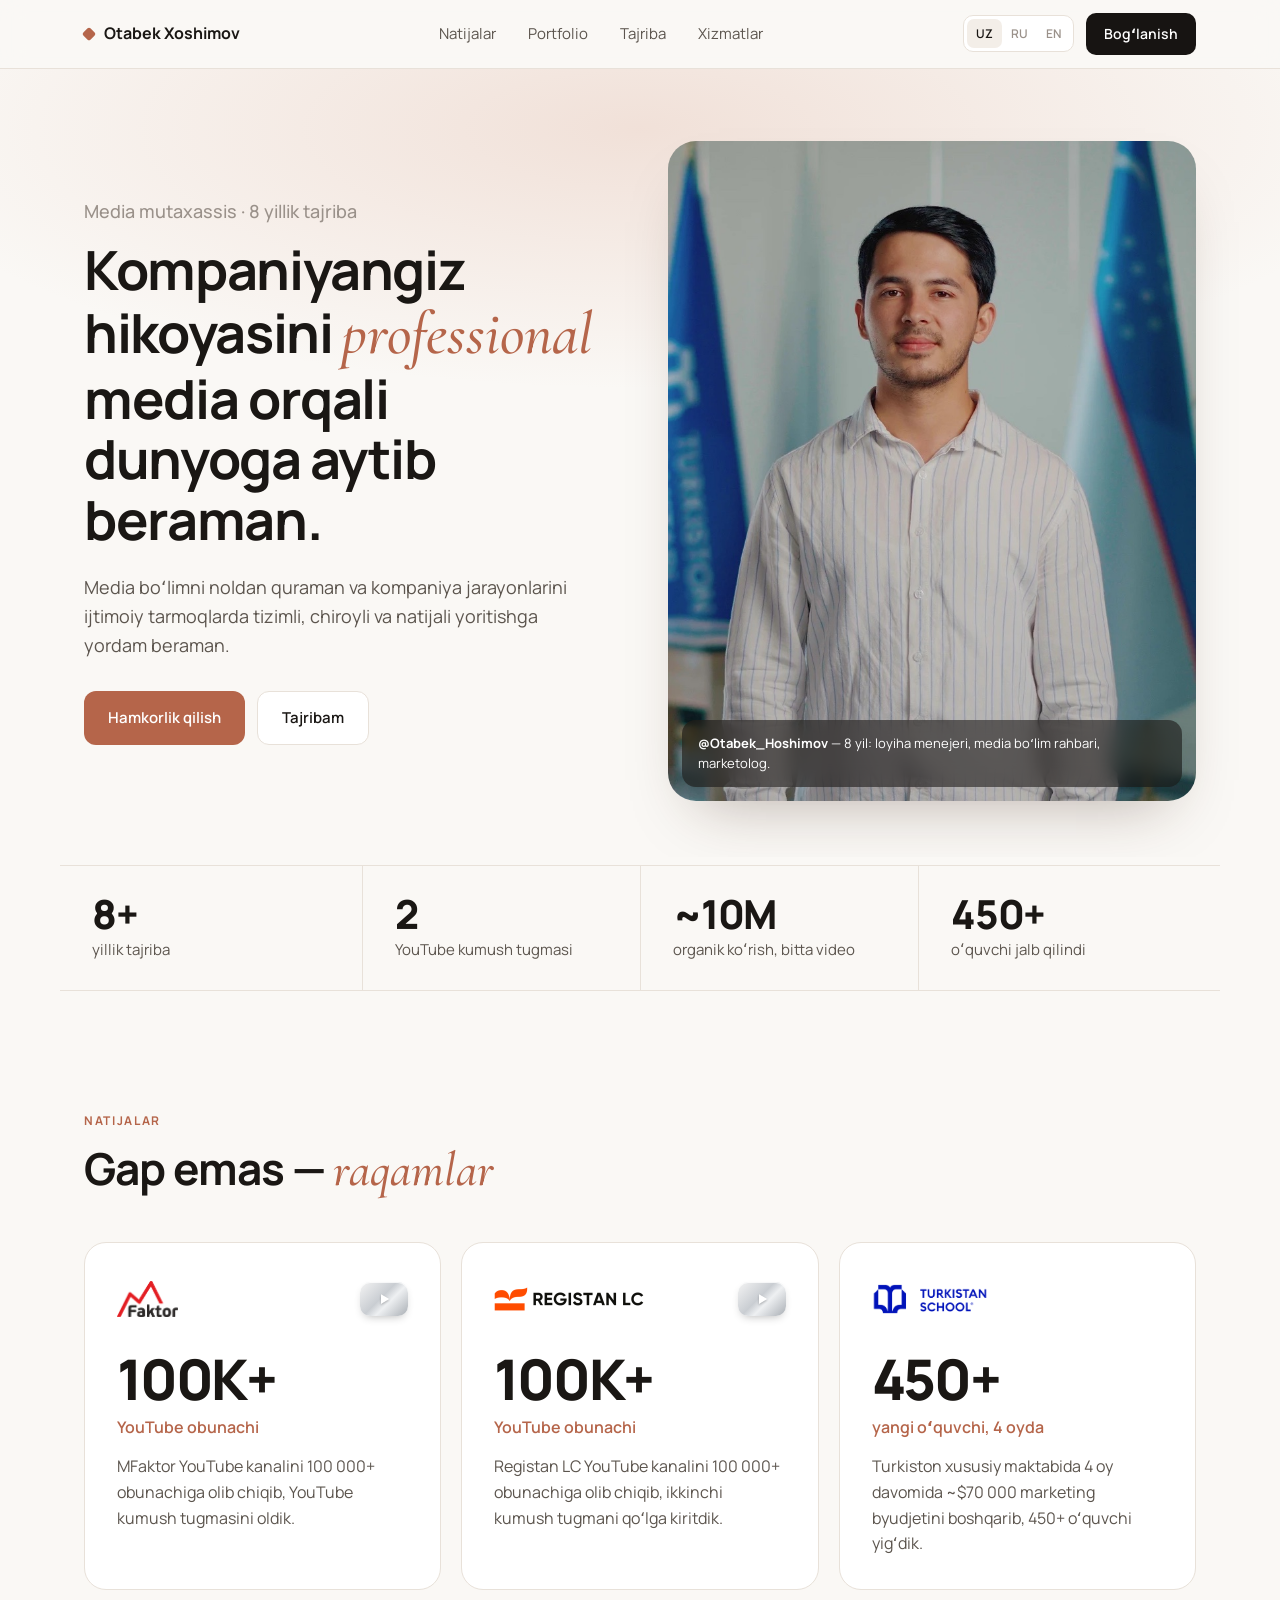
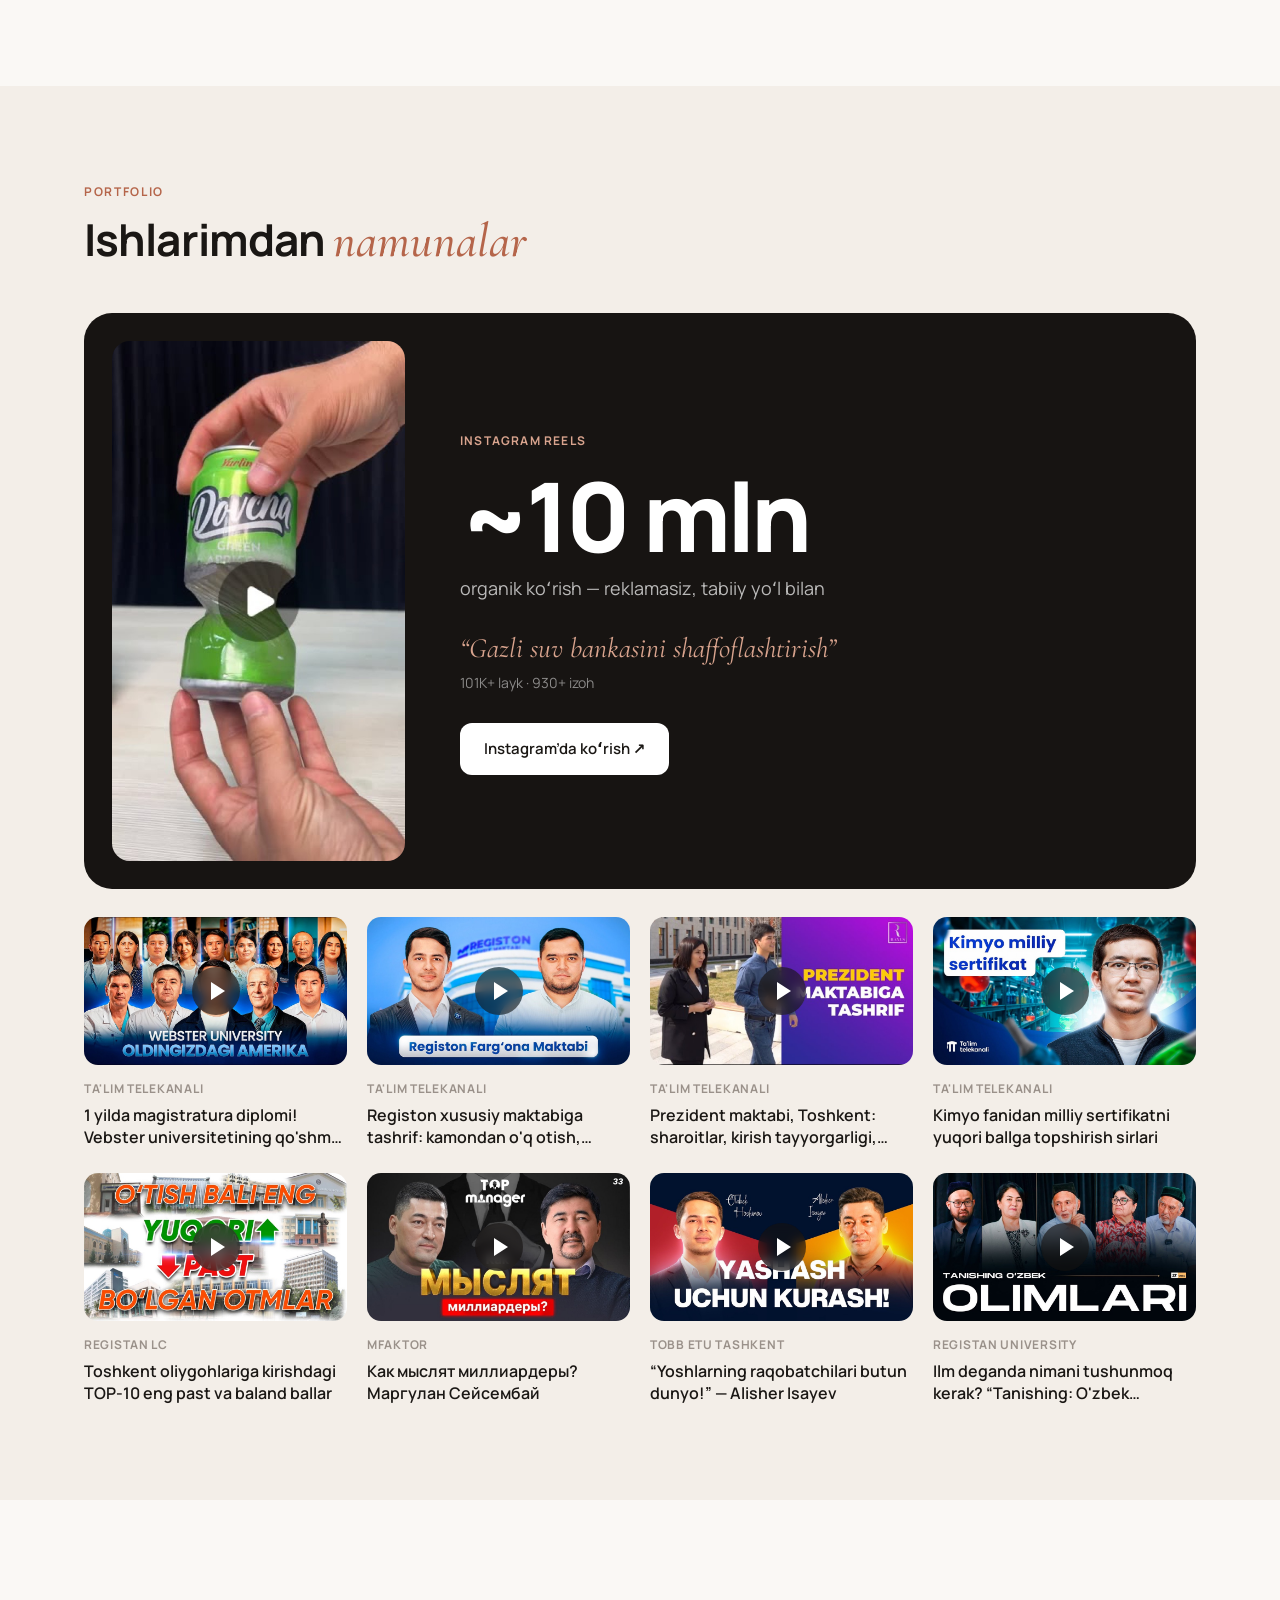
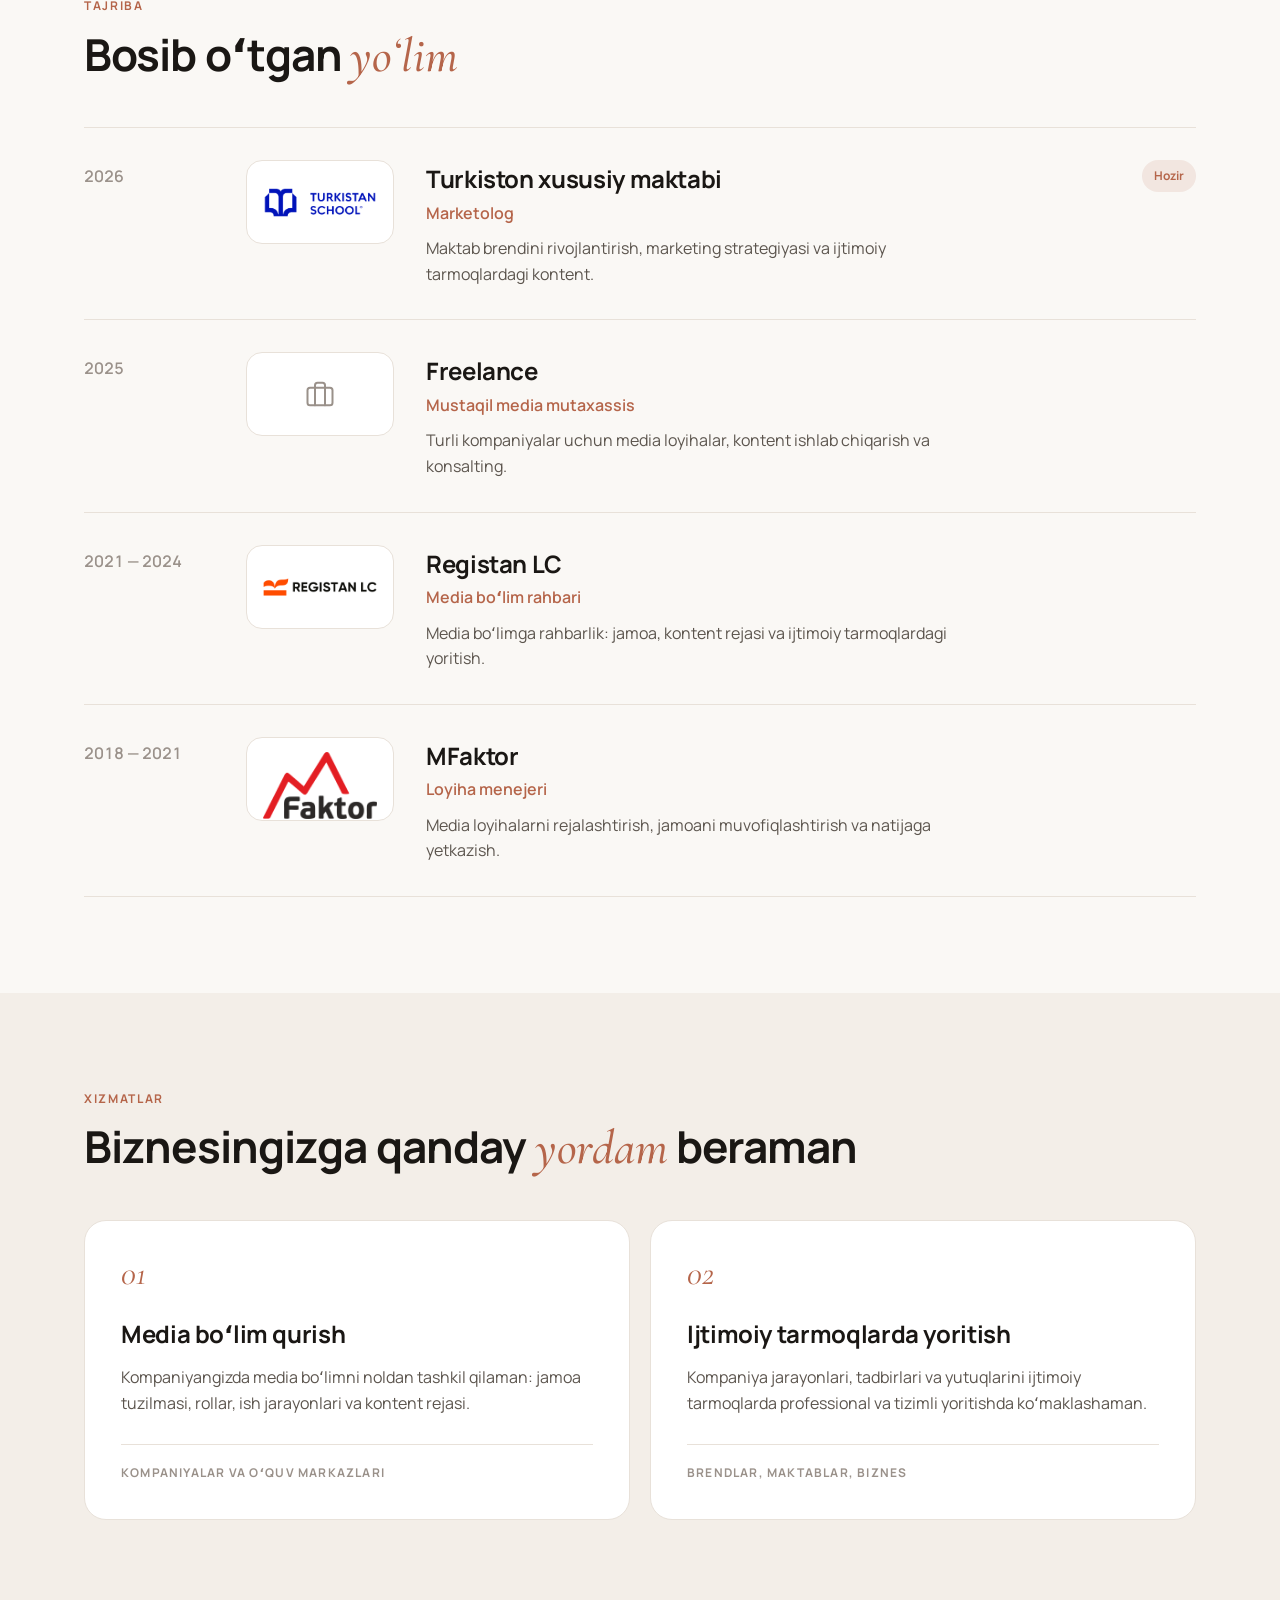
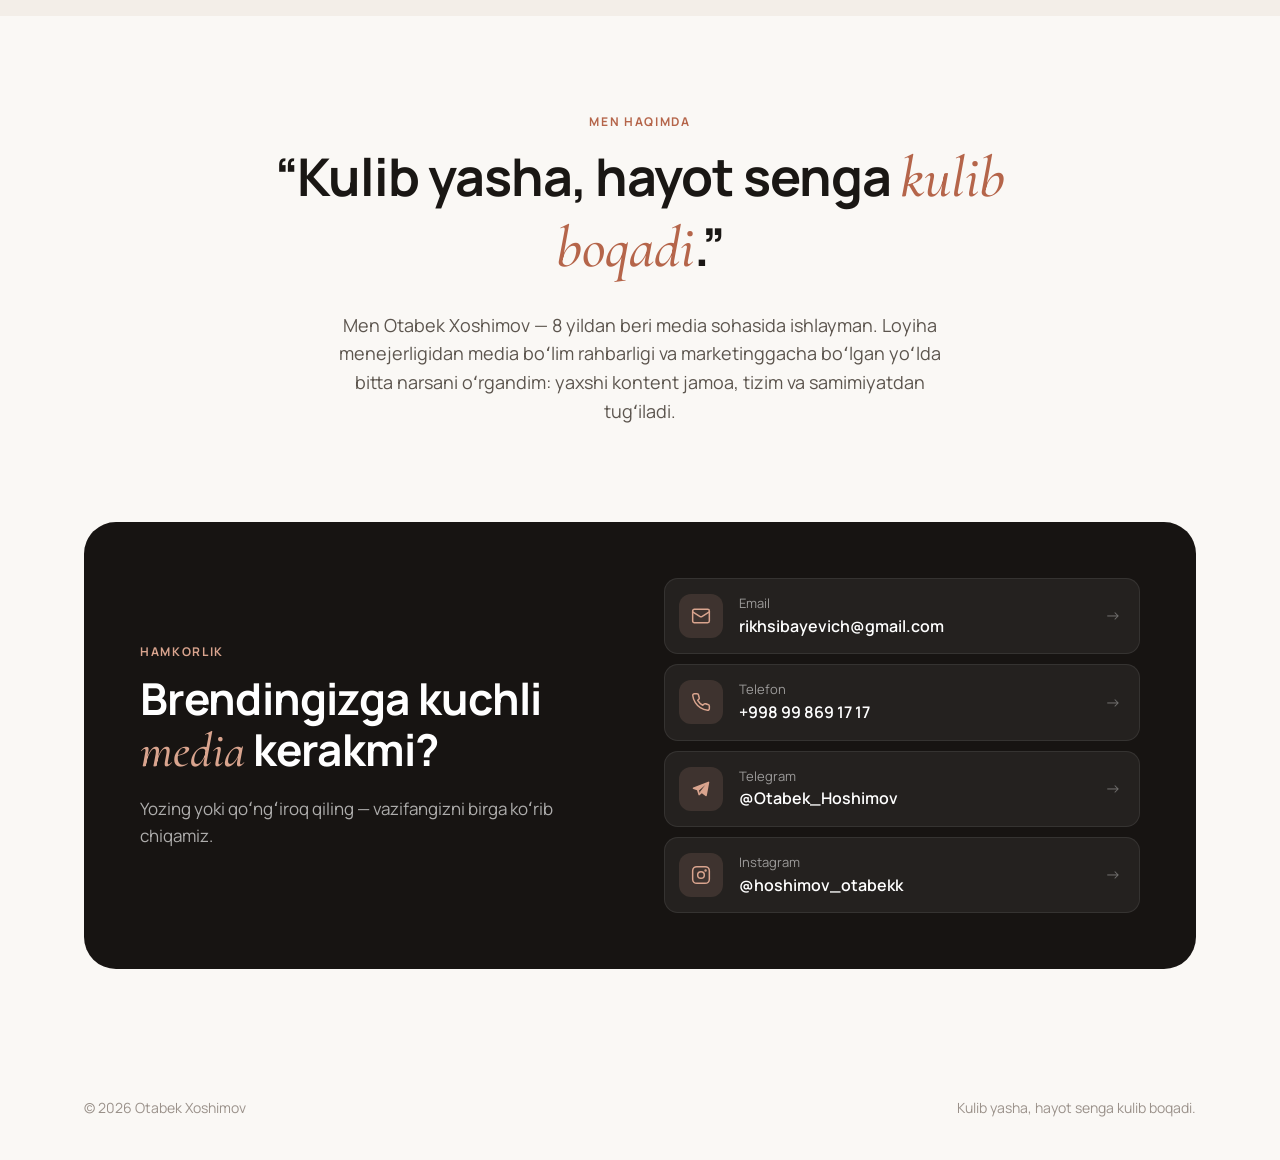
==== index.html @ 8ab331ae "Shaxsiy vebsayt: hero, natijalar, portfolio, tajriba, xizmatlar, aloqa UZ/RU/EN tillari, YouTube vid" ====
<!doctype html>
<html lang="uz">
<head>
  <meta charset="utf-8">
  <meta name="viewport" content="width=device-width, initial-scale=1">
  <title>Otabek Xoshimov — Media mutaxassis</title>
  <meta name="description" content="Otabek Xoshimov (Otabek Hoshimov) — 8 yillik tajribaga ega media mutaxassis. MFaktor va Registan LC YouTube kanallarini 100 000+ obunachiga olib chiqqan. Media boʻlim qurish, YouTube rivojlantirish, sifatli koʻrsatuvlar.">
  <meta name="keywords" content="Otabek Xoshimov, Otabek Hoshimov, MFaktor, Registon oʻquv markazi, Registan LC, media boʻlim, YouTube rivojlantirish, sifatli koʻrsatuvlar, media mutaxassis, SMM">
  <meta name="author" content="Otabek Xoshimov">
  <link rel="canonical" href="https://okhashimov.uz/">
  <link rel="icon" href="favicon.svg" type="image/svg+xml">
  <meta name="theme-color" content="#faf8f5">

  <!-- Telegram, Instagram, Facebook va boshqalarda havola ulashilganda chiqadigan kartochka -->
  <meta property="og:type" content="profile">
  <meta property="og:site_name" content="Otabek Xoshimov">
  <meta property="og:url" content="https://okhashimov.uz/">
  <meta property="og:title" content="Otabek Xoshimov — Media mutaxassis">
  <meta property="og:description" content="8 yillik tajriba · 2 ta YouTube kumush tugmasi · ~10 mln organik koʻrish. Media boʻlim qurish va YouTube rivojlantirish.">
  <meta property="og:image" content="https://okhashimov.uz/assets/og-image.jpg">
  <meta property="og:image:width" content="1200">
  <meta property="og:image:height" content="630">
  <meta property="og:locale" content="uz_UZ">
  <meta name="twitter:card" content="summary_large_image">
  <meta name="twitter:title" content="Otabek Xoshimov — Media mutaxassis">
  <meta name="twitter:description" content="8 yillik tajriba · 2 ta YouTube kumush tugmasi · ~10 mln organik koʻrish.">
  <meta name="twitter:image" content="https://okhashimov.uz/assets/og-image.jpg">

  <!-- Google uchun tuzilgan ma'lumot (Person) -->
  <script type="application/ld+json">
  {
    "@context": "https://schema.org",
    "@type": "Person",
    "name": "Otabek Xoshimov",
    "alternateName": ["Otabek Hoshimov", "Отабек Хошимов"],
    "jobTitle": "Media mutaxassis",
    "url": "https://okhashimov.uz/",
    "image": "https://okhashimov.uz/assets/otabek.jpg",
    "email": "mailto:rikhsibayevich@gmail.com",
    "telephone": "+998998691717",
    "worksFor": { "@type": "Organization", "name": "Turkiston xususiy maktabi" },
    "alumniOf": [
      { "@type": "Organization", "name": "MFaktor" },
      { "@type": "Organization", "name": "Registan LC" }
    ],
    "knowsAbout": ["Media boʻlim qurish", "YouTube rivojlantirish", "Sifatli koʻrsatuvlar", "SMM", "Marketing"],
    "sameAs": [
      "https://instagram.com/hoshimov_otabekk",
      "https://t.me/Otabek_Hoshimov"
    ]
  }
  </script>

  <!-- Statistika (Google Analytics 4). Ulash uchun: G-XXXXXXXXXX ni o'z ID'ingizga almashtirib, izohdan chiqaring.
  <script async src="https://www.googletagmanager.com/gtag/js?id=G-XXXXXXXXXX"></script>
  <script>
    window.dataLayer = window.dataLayer || [];
    function gtag(){dataLayer.push(arguments);}
    gtag('js', new Date());
    gtag('config', 'G-XXXXXXXXXX');
  </script>
  -->

  <link rel="preconnect" href="https://fonts.googleapis.com">
  <link rel="preconnect" href="https://fonts.gstatic.com" crossorigin>
  <link href="https://fonts.googleapis.com/css2?family=Manrope:wght@400;500;600;700;800&family=Cormorant+Garamond:ital,wght@1,500;1,600&display=swap" rel="stylesheet">
  <link rel="stylesheet" href="styles.css">
</head>
<body>

  <header class="nav">
    <div class="container nav__inner">
      <a href="#top" class="brand"><span class="brand__mark"></span>Otabek Xoshimov</a>
      <nav class="nav__links" id="navLinks">
        <a href="#results" data-i18n="nav.results">Natijalar</a>
        <a href="#portfolio" data-i18n="nav.portfolio">Portfolio</a>
        <a href="#experience" data-i18n="nav.experience">Tajriba</a>
        <a href="#services" data-i18n="nav.services">Xizmatlar</a>
      </nav>
      <div class="nav__actions">
        <div class="lang" role="group" aria-label="Language">
          <button type="button" data-lang="uz">UZ</button>
          <button type="button" data-lang="ru">RU</button>
          <button type="button" data-lang="en">EN</button>
        </div>
        <a href="#contact" class="btn btn--dark btn--sm" data-i18n="nav.contact">Bogʻlanish</a>
      </div>
    </div>
  </header>

  <main id="top">

    <!-- Hero -->
    <section class="hero">
      <div class="container hero__grid">
        <div class="hero__text reveal">
          <p class="eyebrow-soft" data-i18n="hero.eyebrow">Media mutaxassis · 8 yillik tajriba</p>
          <h1 class="hero__title" data-i18n-html="hero.title">Kompaniyangiz hikoyasini <em>professional</em> media orqali dunyoga aytib beraman.</h1>
          <p class="hero__lead" data-i18n="hero.lead">Media boʻlimni noldan quraman va kompaniya jarayonlarini ijtimoiy tarmoqlarda tizimli, chiroyli va natijali yoritishga yordam beraman.</p>
          <div class="hero__cta">
            <a href="#contact" class="btn btn--accent" data-i18n="hero.cta1">Hamkorlik qilish</a>
            <a href="#experience" class="btn btn--ghost" data-i18n="hero.cta2">Tajribam</a>
          </div>
        </div>
        <figure class="portrait reveal">
          <img src="assets/otabek.jpg" alt="Otabek Xoshimov" width="800" height="1000">
          <figcaption class="portrait__caption">
            <strong>@Otabek_Hoshimov</strong> — <span data-i18n="hero.caption">8 yil: loyiha menejeri, media boʻlim rahbari, marketolog.</span>
          </figcaption>
        </figure>
      </div>
    </section>

    <!-- Stats -->
    <section class="stats">
      <div class="container stats__grid reveal">
        <div class="stat"><span class="stat__num">8+</span><span class="stat__label" data-i18n="stats.years">yillik tajriba</span></div>
        <div class="stat"><span class="stat__num">2</span><span class="stat__label" data-i18n="stats.buttons">YouTube kumush tugmasi</span></div>
        <div class="stat"><span class="stat__num">~10M</span><span class="stat__label" data-i18n="stats.views">organik koʻrish, bitta video</span></div>
        <div class="stat"><span class="stat__num">450+</span><span class="stat__label" data-i18n="stats.students">oʻquvchi jalb qilindi</span></div>
      </div>
    </section>

    <!-- Results -->
    <section class="section" id="results">
      <div class="container">
        <div class="section__head reveal">
          <p class="eyebrow" data-i18n="res.eyebrow">Natijalar</p>
          <h2 class="section__title" data-i18n-html="res.title">Gap emas — <em>raqamlar</em></h2>
        </div>

        <div class="results">
          <article class="result reveal">
            <div class="result__top">
              <img class="result__logo" src="assets/logo-mfaktor.png" alt="MFaktor" loading="lazy">
              <span class="silver" title="YouTube Silver Play Button"><svg viewBox="0 0 24 24" aria-hidden="true"><path d="M8 5.5v13l11-6.5z"/></svg></span>
            </div>
            <p class="result__num">100K+</p>
            <p class="result__label" data-i18n="res.r1.label">YouTube obunachi</p>
            <p class="result__desc" data-i18n="res.r1.desc">MFaktor YouTube kanalini 100 000+ obunachiga olib chiqib, YouTube kumush tugmasini oldik.</p>
          </article>
          <article class="result reveal">
            <div class="result__top">
              <img class="result__logo" src="assets/logo-registan.png" alt="Registan LC" loading="lazy">
              <span class="silver" title="YouTube Silver Play Button"><svg viewBox="0 0 24 24" aria-hidden="true"><path d="M8 5.5v13l11-6.5z"/></svg></span>
            </div>
            <p class="result__num">100K+</p>
            <p class="result__label" data-i18n="res.r2.label">YouTube obunachi</p>
            <p class="result__desc" data-i18n="res.r2.desc">Registan LC YouTube kanalini 100 000+ obunachiga olib chiqib, ikkinchi kumush tugmani qoʻlga kiritdik.</p>
          </article>
          <article class="result reveal">
            <div class="result__top">
              <img class="result__logo" src="assets/logo-turkiston.png" alt="Turkistan School" loading="lazy">
            </div>
            <p class="result__num">450+</p>
            <p class="result__label" data-i18n="res.r3.label">yangi oʻquvchi, 4 oyda</p>
            <p class="result__desc" data-i18n="res.r3.desc">Turkiston xususiy maktabida 4 oy davomida ~$70 000 marketing byudjetini boshqarib, 450+ oʻquvchi yigʻdik.</p>
          </article>
        </div>
      </div>
    </section>

    <!-- Portfolio -->
    <section class="section section--tint" id="portfolio">
      <div class="container">
        <div class="section__head reveal">
          <p class="eyebrow" data-i18n="pf.eyebrow">Portfolio</p>
          <h2 class="section__title" data-i18n-html="pf.title">Ishlarimdan <em>namunalar</em></h2>
        </div>

        <a class="feature reveal" href="https://www.instagram.com/p/DXn6e_BgqJm/" target="_blank" rel="noopener">
          <div class="feature__media">
            <img src="assets/portfolio/instagram-reel.jpg" alt="Gazli suv bankasini shaffoflashtirish — Instagram reel" loading="lazy">
          </div>
          <div class="feature__body">
            <span class="feature__badge">Instagram Reels</span>
            <p class="feature__num">~10 <span data-i18n="pf.mln">mln</span></p>
            <p class="feature__label" data-i18n="pf.feature.label">organik koʻrish — reklamasiz, tabiiy yoʻl bilan</p>
            <p class="feature__title">“Gazli suv bankasini shaffoflashtirish”</p>
            <p class="feature__meta">101K+ <span data-i18n="pf.likes">layk</span> · 930+ <span data-i18n="pf.comments">izoh</span></p>
            <span class="btn btn--dark feature__btn" data-i18n="pf.feature.cta">Instagram’da koʻrish ↗</span>
          </div>
        </a>

        <div class="videos">
          <a class="video reveal" href="https://www.youtube.com/watch?v=ljqGtv0Cyk0" data-yt="ljqGtv0Cyk0" target="_blank" rel="noopener">
            <span class="video__thumb"><img src="assets/portfolio/ljqGtv0Cyk0.jpg" alt="" loading="lazy"><span class="video__play"></span></span>
            <span class="video__channel">Ta'lim telekanali</span>
            <span class="video__title">1 yilda magistratura diplomi! Vebster universitetining qo'shma ta'lim dasturlari</span>
          </a>
          <a class="video reveal" href="https://www.youtube.com/watch?v=sMbKcQlqRbQ" data-yt="sMbKcQlqRbQ" target="_blank" rel="noopener">
            <span class="video__thumb"><img src="assets/portfolio/sMbKcQlqRbQ.jpg" alt="" loading="lazy"><span class="video__play"></span></span>
            <span class="video__channel">Ta'lim telekanali</span>
            <span class="video__title">Registon xususiy maktabiga tashrif: kamondan o'q otish, suzish va ot sporti</span>
          </a>
          <a class="video reveal" href="https://www.youtube.com/watch?v=jsISdAeASo4" data-yt="jsISdAeASo4" target="_blank" rel="noopener">
            <span class="video__thumb"><img src="assets/portfolio/jsISdAeASo4.jpg" alt="" loading="lazy"><span class="video__play"></span></span>
            <span class="video__channel">Ta'lim telekanali</span>
            <span class="video__title">Prezident maktabi, Toshkent: sharoitlar, kirish tayyorgarligi, ustozlar</span>
          </a>
          <a class="video reveal" href="https://www.youtube.com/watch?v=HtzTKy_tHsU" data-yt="HtzTKy_tHsU" target="_blank" rel="noopener">
            <span class="video__thumb"><img src="assets/portfolio/HtzTKy_tHsU.jpg" alt="" loading="lazy"><span class="video__play"></span></span>
            <span class="video__channel">Ta'lim telekanali</span>
            <span class="video__title">Kimyo fanidan milliy sertifikatni yuqori ballga topshirish sirlari</span>
          </a>
          <a class="video reveal" href="https://www.youtube.com/watch?v=lGclAsNHjC4" data-yt="lGclAsNHjC4" target="_blank" rel="noopener">
            <span class="video__thumb"><img src="assets/portfolio/lGclAsNHjC4.jpg" alt="" loading="lazy"><span class="video__play"></span></span>
            <span class="video__channel">Registan LC</span>
            <span class="video__title">Toshkent oliygohlariga kirishdagi TOP-10 eng past va baland ballar</span>
          </a>
          <a class="video reveal" href="https://www.youtube.com/watch?v=DU2MAn23qMI" data-yt="DU2MAn23qMI" target="_blank" rel="noopener">
            <span class="video__thumb"><img src="assets/portfolio/DU2MAn23qMI.jpg" alt="" loading="lazy"><span class="video__play"></span></span>
            <span class="video__channel">MFaktor</span>
            <span class="video__title">Как мыслят миллиардеры? Маргулан Сейсембай</span>
          </a>
          <a class="video reveal" href="https://www.youtube.com/watch?v=mwbBtFxAgFM" data-yt="mwbBtFxAgFM" target="_blank" rel="noopener">
            <span class="video__thumb"><img src="assets/portfolio/mwbBtFxAgFM.jpg" alt="" loading="lazy"><span class="video__play"></span></span>
            <span class="video__channel">TOBB ETU Tashkent</span>
            <span class="video__title">“Yoshlarning raqobatchilari butun dunyo!” — Alisher Isayev</span>
          </a>
          <a class="video reveal" href="https://www.youtube.com/watch?v=tgWkFhTAs0A" data-yt="tgWkFhTAs0A" target="_blank" rel="noopener">
            <span class="video__thumb"><img src="assets/portfolio/tgWkFhTAs0A.jpg" alt="" loading="lazy"><span class="video__play"></span></span>
            <span class="video__channel">Registan University</span>
            <span class="video__title">Ilm deganda nimani tushunmoq kerak? “Tanishing: O'zbek olimlari!” 1-ko'rsatuv</span>
          </a>
        </div>
      </div>
    </section>

    <!-- Experience -->
    <section class="section" id="experience">
      <div class="container">
        <div class="section__head reveal">
          <div>
            <p class="eyebrow" data-i18n="exp.eyebrow">Tajriba</p>
            <h2 class="section__title" data-i18n-html="exp.title">Bosib oʻtgan <em>yoʻlim</em></h2>
          </div>
        </div>

        <ol class="timeline">
          <li class="job reveal">
            <span class="job__year">2026</span>
            <div class="job__logo"><img src="assets/logo-turkiston.png" alt="Turkistan School" loading="lazy"></div>
            <div class="job__body">
              <h3 class="job__name" data-i18n="exp.j4.name">Turkiston xususiy maktabi</h3>
              <p class="job__role" data-i18n="exp.j4.role">Marketolog</p>
              <p class="job__desc" data-i18n="exp.j4.desc">Maktab brendini rivojlantirish, marketing strategiyasi va ijtimoiy tarmoqlardagi kontent.</p>
            </div>
            <span class="job__tag job__tag--now" data-i18n="exp.now">Hozir</span>
          </li>
          <li class="job reveal">
            <span class="job__year">2025</span>
            <div class="job__logo job__logo--icon" aria-hidden="true">
              <svg viewBox="0 0 24 24" fill="none" stroke="currentColor" stroke-width="1.6" stroke-linecap="round" stroke-linejoin="round"><rect x="2" y="7" width="20" height="14" rx="2"/><path d="M16 21V5a2 2 0 0 0-2-2h-4a2 2 0 0 0-2 2v16"/></svg>
            </div>
            <div class="job__body">
              <h3 class="job__name" data-i18n="exp.j3.name">Freelance</h3>
              <p class="job__role" data-i18n="exp.j3.role">Mustaqil media mutaxassis</p>
              <p class="job__desc" data-i18n="exp.j3.desc">Turli kompaniyalar uchun media loyihalar, kontent ishlab chiqarish va konsalting.</p>
            </div>
          </li>
          <li class="job reveal">
            <span class="job__year">2021 — 2024</span>
            <div class="job__logo"><img src="assets/logo-registan.png" alt="Registan LC" loading="lazy"></div>
            <div class="job__body">
              <h3 class="job__name">Registan LC</h3>
              <p class="job__role" data-i18n="exp.j2.role">Media boʻlim rahbari</p>
              <p class="job__desc" data-i18n="exp.j2.desc">Media boʻlimga rahbarlik: jamoa, kontent rejasi va ijtimoiy tarmoqlardagi yoritish.</p>
            </div>
          </li>
          <li class="job reveal">
            <span class="job__year">2018 — 2021</span>
            <div class="job__logo"><img src="assets/logo-mfaktor.png" alt="MFaktor" loading="lazy"></div>
            <div class="job__body">
              <h3 class="job__name">MFaktor</h3>
              <p class="job__role" data-i18n="exp.j1.role">Loyiha menejeri</p>
              <p class="job__desc" data-i18n="exp.j1.desc">Media loyihalarni rejalashtirish, jamoani muvofiqlashtirish va natijaga yetkazish.</p>
            </div>
          </li>
        </ol>
      </div>
    </section>

    <!-- Services -->
    <section class="section section--tint" id="services">
      <div class="container">
        <div class="section__head reveal">
          <div>
            <p class="eyebrow" data-i18n="srv.eyebrow">Xizmatlar</p>
            <h2 class="section__title" data-i18n-html="srv.title">Biznesingizga qanday <em>yordam</em> beraman</h2>
          </div>
        </div>

        <div class="services">
          <article class="service reveal">
            <span class="service__num">01</span>
            <h3 class="service__title" data-i18n="srv.s1.title">Media boʻlim qurish</h3>
            <p class="service__desc" data-i18n="srv.s1.desc">Kompaniyangizda media boʻlimni noldan tashkil qilaman: jamoa tuzilmasi, rollar, ish jarayonlari va kontent rejasi.</p>
            <p class="service__for" data-i18n="srv.s1.for">Kompaniyalar va oʻquv markazlari</p>
          </article>
          <article class="service reveal">
            <span class="service__num">02</span>
            <h3 class="service__title" data-i18n="srv.s2.title">Ijtimoiy tarmoqlarda yoritish</h3>
            <p class="service__desc" data-i18n="srv.s2.desc">Kompaniya jarayonlari, tadbirlari va yutuqlarini ijtimoiy tarmoqlarda professional va tizimli yoritishda koʻmaklashaman.</p>
            <p class="service__for" data-i18n="srv.s2.for">Brendlar, maktablar, biznes</p>
          </article>
        </div>
      </div>
    </section>

    <!-- About / motto -->
    <section class="section" id="about">
      <div class="container about reveal">
        <p class="eyebrow" data-i18n="about.eyebrow">Men haqimda</p>
        <blockquote class="motto" data-i18n-html="about.motto">“Kulib yasha, hayot senga <em>kulib boqadi</em>.”</blockquote>
        <p class="about__text" data-i18n="about.text">Men Otabek Xoshimov — 8 yildan beri media sohasida ishlayman. Loyiha menejerligidan media boʻlim rahbarligi va marketinggacha boʻlgan yoʻlda bitta narsani oʻrgandim: yaxshi kontent jamoa, tizim va samimiyatdan tugʻiladi.</p>
      </div>
    </section>

    <!-- Contact -->
    <section class="section" id="contact">
      <div class="container">
        <div class="cta reveal">
          <div class="cta__text">
            <p class="eyebrow eyebrow--light" data-i18n="contact.eyebrow">Hamkorlik</p>
            <h2 class="cta__title" data-i18n-html="contact.title">Brendingizga kuchli <em>media</em> kerakmi?</h2>
            <p class="cta__lead" data-i18n="contact.lead">Yozing yoki qoʻngʻiroq qiling — vazifangizni birga koʻrib chiqamiz.</p>
          </div>
          <div class="contacts">
            <a class="contact" href="mailto:rikhsibayevich@gmail.com">
              <span class="contact__icon" aria-hidden="true">
                <svg viewBox="0 0 24 24" fill="none" stroke="currentColor" stroke-width="1.8" stroke-linecap="round" stroke-linejoin="round"><rect x="2" y="4" width="20" height="16" rx="2"/><path d="m22 7-8.97 5.7a1.94 1.94 0 0 1-2.06 0L2 7"/></svg>
              </span>
              <span class="contact__text">
                <span class="contact__label">Email</span>
                <span class="contact__value">rikhsibayevich@gmail.com</span>
              </span>
              <span class="contact__arrow" aria-hidden="true">→</span>
            </a>
            <a class="contact" href="tel:+998998691717">
              <span class="contact__icon" aria-hidden="true">
                <svg viewBox="0 0 24 24" fill="none" stroke="currentColor" stroke-width="1.8" stroke-linecap="round" stroke-linejoin="round"><path d="M22 16.92v3a2 2 0 0 1-2.18 2 19.79 19.79 0 0 1-8.63-3.07 19.5 19.5 0 0 1-6-6 19.79 19.79 0 0 1-3.07-8.67A2 2 0 0 1 4.11 2h3a2 2 0 0 1 2 1.72 12.84 12.84 0 0 0 .7 2.81 2 2 0 0 1-.45 2.11L8.09 9.91a16 16 0 0 0 6 6l1.27-1.27a2 2 0 0 1 2.11-.45 12.84 12.84 0 0 0 2.81.7A2 2 0 0 1 22 16.92z"/></svg>
              </span>
              <span class="contact__text">
                <span class="contact__label" data-i18n="contact.phone">Telefon</span>
                <span class="contact__value">+998 99 869 17 17</span>
              </span>
              <span class="contact__arrow" aria-hidden="true">→</span>
            </a>
            <a class="contact" href="https://t.me/Otabek_Hoshimov" target="_blank" rel="noopener">
              <span class="contact__icon" aria-hidden="true">
                <svg viewBox="0 0 24 24" fill="currentColor"><path d="M21.94 4.3a1 1 0 0 0-1.36-1.12L2.7 10.2a1 1 0 0 0 .06 1.88l4.44 1.48 1.7 5.32a1 1 0 0 0 1.62.43l2.5-2.26 4.4 3.24a1 1 0 0 0 1.57-.6l2.95-15.4zM9.6 13.9l7.5-6.6-6.06 7.66-.25 2.54-1.2-3.6z"/></svg>
              </span>
              <span class="contact__text">
                <span class="contact__label">Telegram</span>
                <span class="contact__value">@Otabek_Hoshimov</span>
              </span>
              <span class="contact__arrow" aria-hidden="true">→</span>
            </a>
            <a class="contact" href="https://instagram.com/hoshimov_otabekk" target="_blank" rel="noopener">
              <span class="contact__icon" aria-hidden="true">
                <svg viewBox="0 0 24 24" fill="none" stroke="currentColor" stroke-width="1.8" stroke-linecap="round" stroke-linejoin="round"><rect x="2" y="2" width="20" height="20" rx="5"/><circle cx="12" cy="12" r="4"/><circle cx="17.5" cy="6.5" r="0.6" fill="currentColor"/></svg>
              </span>
              <span class="contact__text">
                <span class="contact__label">Instagram</span>
                <span class="contact__value">@hoshimov_otabekk</span>
              </span>
              <span class="contact__arrow" aria-hidden="true">→</span>
            </a>
          </div>
        </div>
      </div>
    </section>
  </main>

  <footer class="footer">
    <div class="container footer__inner">
      <span>© <span id="year"></span> Otabek Xoshimov</span>
      <span data-i18n="footer.note">Kulib yasha, hayot senga kulib boqadi.</span>
    </div>
  </footer>

  <div class="modal" id="videoModal" hidden>
    <div class="modal__backdrop" data-close></div>
    <div class="modal__dialog" role="dialog" aria-modal="true" aria-label="Video">
      <button class="modal__close" type="button" data-close aria-label="Yopish">×</button>
      <div class="modal__frame" id="videoFrame"></div>
    </div>
  </div>

  <script src="script.js"></script>
</body>
</html>
---- styles.css ----
:root {
  --bg: #faf8f5;
  --bg-tint: #f3eee8;
  --surface: #ffffff;
  --ink: #1a1714;
  --ink-soft: #5c554e;
  --ink-mute: #9a918a;
  --line: #e8e1d9;
  --accent: #b5654a;
  --accent-soft: #d9a48e;
  --dark: #171412;

  --radius: 22px;
  --sans: "Manrope", system-ui, -apple-system, sans-serif;
  --serif: "Cormorant Garamond", Georgia, serif;
}

* { box-sizing: border-box; margin: 0; padding: 0; }

html { scroll-behavior: smooth; scroll-padding-top: 80px; }

body {
  background: var(--bg);
  color: var(--ink);
  font-family: var(--sans);
  font-size: 16px;
  line-height: 1.6;
  -webkit-font-smoothing: antialiased;
}

img { display: block; max-width: 100%; }
a { color: inherit; text-decoration: none; }

em {
  font-family: var(--serif);
  font-style: italic;
  font-weight: 500;
  color: var(--accent);
  letter-spacing: 0;
}

.container {
  width: 100%;
  max-width: 1160px;
  margin: 0 auto;
  padding: 0 24px;
}

/* Buttons */
.btn {
  display: inline-flex;
  align-items: center;
  justify-content: center;
  gap: 8px;
  padding: 14px 24px;
  border-radius: 12px;
  font-weight: 600;
  font-size: 15px;
  transition: transform .2s ease, background .2s ease, border-color .2s ease;
  white-space: nowrap;
}
.btn:hover { transform: translateY(-1px); }
.btn--sm { padding: 10px 18px; font-size: 14px; border-radius: 10px; }
.btn--dark { background: var(--dark); color: #fff; }
.btn--accent { background: var(--accent); color: #fff; }
.btn--accent:hover { background: #a2573e; }
.btn--ghost { border: 1px solid var(--line); background: var(--surface); }
.btn--ghost:hover { border-color: var(--ink-mute); }

/* Nav */
.nav {
  position: sticky;
  top: 0;
  z-index: 20;
  background: rgba(250, 248, 245, .85);
  backdrop-filter: blur(12px);
  -webkit-backdrop-filter: blur(12px);
  border-bottom: 1px solid var(--line);
}
.nav__inner {
  display: flex;
  align-items: center;
  justify-content: space-between;
  height: 68px;
  gap: 16px;
}
.brand {
  display: flex;
  align-items: center;
  gap: 10px;
  font-weight: 700;
  font-size: 16px;
}
.brand__mark {
  width: 10px;
  height: 10px;
  background: var(--accent);
  transform: rotate(45deg);
  border-radius: 2px;
}
.nav__links { display: flex; gap: 32px; font-size: 15px; color: var(--ink-soft); }
.nav__links a:hover { color: var(--ink); }
.nav__actions { display: flex; align-items: center; gap: 12px; }

.lang {
  display: flex;
  background: var(--surface);
  border: 1px solid var(--line);
  border-radius: 10px;
  padding: 3px;
}
.lang button {
  border: 0;
  background: transparent;
  font: 600 12px var(--sans);
  color: var(--ink-mute);
  padding: 6px 9px;
  border-radius: 7px;
  cursor: pointer;
}
.lang button.is-active { background: var(--bg-tint); color: var(--ink); }

/* Hero */
.hero {
  position: relative;
  padding: 72px 0 56px;
  overflow: hidden;
}
.hero::before {
  content: "";
  position: absolute;
  inset: -200px -10% auto;
  height: 520px;
  background: radial-gradient(closest-side, rgba(217, 164, 142, .28), transparent);
  pointer-events: none;
}
.hero__grid {
  position: relative;
  display: grid;
  grid-template-columns: 1fr 1fr;
  gap: 56px;
  align-items: center;
}
.eyebrow-soft { color: var(--ink-mute); font-size: 18px; font-weight: 500; margin-bottom: 14px; }
.hero__text { min-width: 0; }
.hero__title {
  overflow-wrap: break-word;
  font-size: clamp(32px, 4.6vw, 54px);
  line-height: 1.12;
  font-weight: 700;
  letter-spacing: -0.025em;
}
.hero__title em { font-size: 1.12em; }
.hero__lead {
  margin-top: 24px;
  max-width: 520px;
  font-size: 18px;
  color: var(--ink-soft);
}
.hero__cta { display: flex; flex-wrap: wrap; gap: 12px; margin-top: 32px; }

.portrait {
  position: relative;
  border-radius: 28px;
  overflow: hidden;
  aspect-ratio: 4 / 5;
  box-shadow: 0 30px 60px -30px rgba(60, 35, 20, .35);
}
.portrait img {
  width: 100%;
  height: 100%;
  object-fit: cover;
  object-position: 50% 30%;
}
.portrait__caption {
  position: absolute;
  left: 14px;
  right: 14px;
  bottom: 14px;
  padding: 14px 16px;
  border-radius: 14px;
  background: rgba(20, 18, 16, .55);
  backdrop-filter: blur(10px);
  -webkit-backdrop-filter: blur(10px);
  color: #fff;
  font-size: 13px;
  line-height: 1.5;
}

/* Stats */
.stats { padding: 8px 0 24px; }
.stats__grid {
  display: grid;
  grid-template-columns: repeat(4, 1fr);
  border-top: 1px solid var(--line);
  border-bottom: 1px solid var(--line);
}
.stat { padding: 28px 8px; display: flex; flex-direction: column; gap: 4px; }
.stat + .stat { border-left: 1px solid var(--line); padding-left: 32px; }
.stat__num { font-size: 40px; font-weight: 800; letter-spacing: -0.03em; line-height: 1; }
.stat__label { color: var(--ink-soft); font-size: 15px; }

/* Sections */
.section { padding: 96px 0; }
.section--tint { background: var(--bg-tint); }
.section__head { margin-bottom: 44px; }
.eyebrow {
  font-size: 12px;
  font-weight: 700;
  letter-spacing: .14em;
  text-transform: uppercase;
  color: var(--accent);
  margin-bottom: 12px;
}
.eyebrow--light { color: var(--accent-soft); }
.section__title {
  font-size: clamp(30px, 3.6vw, 44px);
  line-height: 1.15;
  font-weight: 700;
  letter-spacing: -0.02em;
}
.section__title em { font-size: 1.1em; }

/* Timeline */
.timeline { list-style: none; border-top: 1px solid var(--line); }
.job {
  display: grid;
  grid-template-columns: 130px 148px 1fr auto;
  gap: 32px;
  padding: 32px 0;
  border-bottom: 1px solid var(--line);
  align-items: start;
}
.job__logo {
  width: 148px;
  height: 84px;
  display: grid;
  place-items: center;
  padding: 14px 16px;
  background: var(--surface);
  border: 1px solid var(--line);
  border-radius: 16px;
}
.job__logo img { width: 100%; height: 100%; object-fit: contain; }
.job__logo--icon { color: var(--ink-mute); }
.job__logo--icon svg { width: 30px; height: 30px; }
.job__year { font-weight: 600; color: var(--ink-mute); font-variant-numeric: tabular-nums; padding-top: 4px; }
.job__name { font-size: 24px; font-weight: 700; letter-spacing: -0.015em; }
.job__role { color: var(--accent); font-weight: 600; margin-top: 2px; }
.job__desc { color: var(--ink-soft); margin-top: 10px; max-width: 560px; }
.job__tag {
  font-size: 12px;
  font-weight: 700;
  padding: 6px 12px;
  border-radius: 999px;
  background: var(--bg-tint);
  color: var(--ink-soft);
}
.job__tag--now { background: rgba(181, 101, 74, .12); color: var(--accent); }

/* Services */
.services { display: grid; grid-template-columns: repeat(2, 1fr); gap: 20px; }
.service {
  background: var(--surface);
  border: 1px solid var(--line);
  border-radius: var(--radius);
  padding: 36px;
  display: flex;
  flex-direction: column;
  transition: transform .25s ease, box-shadow .25s ease;
}
.service:hover { transform: translateY(-3px); box-shadow: 0 20px 40px -24px rgba(60, 35, 20, .25); }
.service__num { font-family: var(--serif); font-style: italic; font-size: 34px; color: var(--accent); line-height: 1; }
.service__title { font-size: 24px; font-weight: 700; margin-top: 24px; letter-spacing: -0.015em; }
.service__desc { color: var(--ink-soft); margin-top: 12px; flex: 1; }
.service__for {
  margin-top: 28px;
  padding-top: 18px;
  border-top: 1px solid var(--line);
  font-size: 12px;
  font-weight: 700;
  letter-spacing: .1em;
  text-transform: uppercase;
  color: var(--ink-mute);
}

/* About */
.about { max-width: 820px; text-align: center; }
.motto {
  font-size: clamp(30px, 4.4vw, 52px);
  line-height: 1.2;
  font-weight: 700;
  letter-spacing: -0.02em;
}
.motto em { font-size: 1.12em; }
.about__text { margin: 28px auto 0; max-width: 640px; font-size: 18px; color: var(--ink-soft); }

/* CTA */
#contact { padding-top: 0; }
.cta {
  background: var(--dark);
  color: #fff;
  border-radius: 32px;
  padding: 56px;
  display: grid;
  grid-template-columns: 1fr 1fr;
  gap: 48px;
  align-items: center;
}
.cta__title {
  font-size: clamp(30px, 3.6vw, 44px);
  line-height: 1.15;
  font-weight: 700;
  letter-spacing: -0.02em;
}
.cta__title em { color: var(--accent-soft); font-size: 1.1em; }
.cta__lead { margin-top: 16px; color: rgba(255, 255, 255, .65); font-size: 17px; }
.contacts { display: grid; gap: 10px; }
.contact {
  display: flex;
  align-items: center;
  gap: 16px;
  padding: 14px 18px 14px 14px;
  border-radius: 14px;
  background: rgba(255, 255, 255, .06);
  border: 1px solid rgba(255, 255, 255, .08);
  transition: background .2s ease;
}
.contact:hover { background: rgba(255, 255, 255, .12); }
.contact__icon {
  flex: none;
  width: 44px;
  height: 44px;
  display: grid;
  place-items: center;
  border-radius: 12px;
  background: rgba(217, 164, 142, .14);
  color: var(--accent-soft);
}
.contact__icon svg { width: 20px; height: 20px; }
.contact__text { flex: 1; min-width: 0; display: flex; flex-direction: column; }
.contact__label { font-size: 13px; color: rgba(255, 255, 255, .55); }
.contact__value { font-weight: 600; overflow-wrap: anywhere; }
.contact__arrow { color: rgba(255, 255, 255, .35); transition: transform .2s ease, color .2s ease; }
.contact:hover .contact__arrow { color: #fff; transform: translateX(3px); }

/* Footer */
.footer { padding: 32px 0 40px; color: var(--ink-mute); font-size: 14px; }
.footer__inner { display: flex; justify-content: space-between; gap: 16px; flex-wrap: wrap; }

/* Results */
.results { display: grid; grid-template-columns: repeat(3, 1fr); gap: 20px; }
.result {
  background: var(--surface);
  border: 1px solid var(--line);
  border-radius: var(--radius);
  padding: 32px;
  display: flex;
  flex-direction: column;
}
.result__top { display: flex; align-items: center; justify-content: space-between; gap: 12px; height: 48px; margin-bottom: 28px; }
.result__logo { height: 36px; width: auto; max-width: 150px; object-fit: contain; object-position: left center; }
.silver {
  flex: none;
  width: 48px;
  height: 34px;
  border-radius: 10px;
  display: grid;
  place-items: center;
  background: linear-gradient(135deg, #f4f4f4 0%, #c9cdd2 45%, #eef0f2 60%, #a9aeb4 100%);
  box-shadow: inset 0 1px 0 rgba(255,255,255,.8), 0 4px 10px -4px rgba(0,0,0,.3);
}
.silver svg { width: 18px; height: 18px; fill: #fff; filter: drop-shadow(0 1px 1px rgba(0,0,0,.25)); }
.result__num { font-size: 56px; font-weight: 800; letter-spacing: -0.04em; line-height: 1; }
.result__label { color: var(--accent); font-weight: 600; margin-top: 8px; }
.result__desc { color: var(--ink-soft); margin-top: 14px; }

/* Portfolio: featured reel */
.feature {
  display: grid;
  grid-template-columns: 300px 1fr;
  gap: 48px;
  align-items: center;
  background: var(--dark);
  color: #fff;
  border-radius: 28px;
  padding: 28px;
  margin-bottom: 28px;
  transition: transform .25s ease;
}
.feature:hover { transform: translateY(-3px); }
.feature__media { border-radius: 18px; overflow: hidden; aspect-ratio: 9 / 16; max-height: 520px; }
.feature__media img { width: 100%; height: 100%; object-fit: cover; }
.feature__badge {
  display: inline-block;
  font-size: 12px;
  font-weight: 700;
  letter-spacing: .1em;
  text-transform: uppercase;
  color: var(--accent-soft);
}
.feature__num { font-size: clamp(56px, 8vw, 96px); font-weight: 800; letter-spacing: -0.04em; line-height: 1; margin-top: 16px; }
.feature__label { font-size: 18px; color: rgba(255,255,255,.7); margin-top: 10px; }
.feature__title { font-family: var(--serif); font-style: italic; font-size: 28px; margin-top: 28px; color: var(--accent-soft); line-height: 1.25; }
.feature__meta { color: rgba(255,255,255,.5); margin-top: 6px; font-size: 14px; }
.feature__btn { margin-top: 28px; background: #fff; color: var(--ink); }

/* Portfolio: videos */
.videos { display: grid; grid-template-columns: repeat(4, 1fr); gap: 24px 20px; }
.video { display: flex; flex-direction: column; gap: 6px; }
.video__thumb {
  position: relative;
  display: block;
  aspect-ratio: 16 / 9;
  border-radius: 14px;
  overflow: hidden;
  background: var(--line);
  margin-bottom: 8px;
}
.video__thumb img { width: 100%; height: 100%; object-fit: cover; transition: transform .4s ease; }
.video:hover .video__thumb img { transform: scale(1.04); }
.video__play {
  position: absolute;
  inset: 0;
  margin: auto;
  width: 48px;
  height: 48px;
  border-radius: 50%;
  background: rgba(20, 18, 16, .6);
  backdrop-filter: blur(6px);
  -webkit-backdrop-filter: blur(6px);
  transition: background .2s ease, transform .2s ease;
}
.video__play::after {
  content: "";
  position: absolute;
  left: 19px;
  top: 15px;
  border-left: 14px solid #fff;
  border-top: 9px solid transparent;
  border-bottom: 9px solid transparent;
}
.video:hover .video__play { background: var(--accent); transform: scale(1.08); }
.video__channel { font-size: 12px; font-weight: 700; letter-spacing: .06em; text-transform: uppercase; color: var(--ink-mute); }
.video__title {
  font-weight: 600;
  line-height: 1.4;
  display: -webkit-box;
  -webkit-line-clamp: 2;
  -webkit-box-orient: vertical;
  overflow: hidden;
}

/* Video modal */
.modal { position: fixed; inset: 0; z-index: 50; display: grid; place-items: center; padding: 16px; }
.modal[hidden] { display: none; }
.modal__backdrop { position: absolute; inset: 0; background: rgba(15, 12, 10, .82); }
.modal__dialog { position: relative; width: min(1000px, 100%); }
.modal__frame { aspect-ratio: 16 / 9; border-radius: 16px; overflow: hidden; background: #000; }
.modal__frame iframe { width: 100%; height: 100%; border: 0; display: block; }
.modal__close {
  position: absolute;
  top: -48px;
  right: 0;
  width: 40px;
  height: 40px;
  border: 0;
  border-radius: 50%;
  background: rgba(255,255,255,.12);
  color: #fff;
  font-size: 24px;
  line-height: 1;
  cursor: pointer;
}
.modal__close:hover { background: rgba(255,255,255,.24); }

/* Reveal animation */
.reveal { opacity: 0; transform: translateY(18px); transition: opacity .7s ease, transform .7s ease; }
.reveal.is-visible { opacity: 1; transform: none; }
@media (prefers-reduced-motion: reduce) {
  .reveal { opacity: 1; transform: none; transition: none; }
  html { scroll-behavior: auto; }
}

/* Responsive */
@media (max-width: 960px) {
  .nav__links { display: none; }
  .hero { padding-top: 40px; }
  .hero__grid { grid-template-columns: 1fr; gap: 40px; }
  .portrait { max-width: 520px; }
  .cta { grid-template-columns: 1fr; padding: 40px 28px; }
  .job { grid-template-columns: 100px 120px 1fr auto; gap: 24px; }
  .job__logo { width: 120px; height: 72px; }
  .results { grid-template-columns: 1fr; }
  .videos { grid-template-columns: repeat(2, 1fr); }
  .feature { grid-template-columns: 220px 1fr; gap: 32px; }
}

@media (max-width: 640px) {
  .container { padding: 0 16px; }
  .brand { font-size: 15px; }
  .nav__actions .btn { display: none; }
  .stats__grid { grid-template-columns: 1fr 1fr; }
  .stat + .stat { padding-left: 20px; }
  .stat:nth-child(3) { border-left: 0; padding-left: 8px; }
  .stat:nth-child(n+3) { border-top: 1px solid var(--line); }
  .stat__num { font-size: 32px; }
  .videos { grid-template-columns: 1fr; }
  .feature { grid-template-columns: 1fr; padding: 20px; gap: 24px; }
  .feature__media { max-height: none; aspect-ratio: 4 / 5; }
  .result { padding: 26px; }
  .modal__close { top: -52px; }
  .section { padding: 64px 0; }
  .job { grid-template-columns: 1fr; gap: 12px; padding: 24px 0; position: relative; }
  .job__tag { position: absolute; top: 24px; right: 0; }
  .services { grid-template-columns: 1fr; }
  .service { padding: 28px; }
  .contact { padding: 14px 16px; }
  .job__logo { width: 120px; height: 68px; }
}
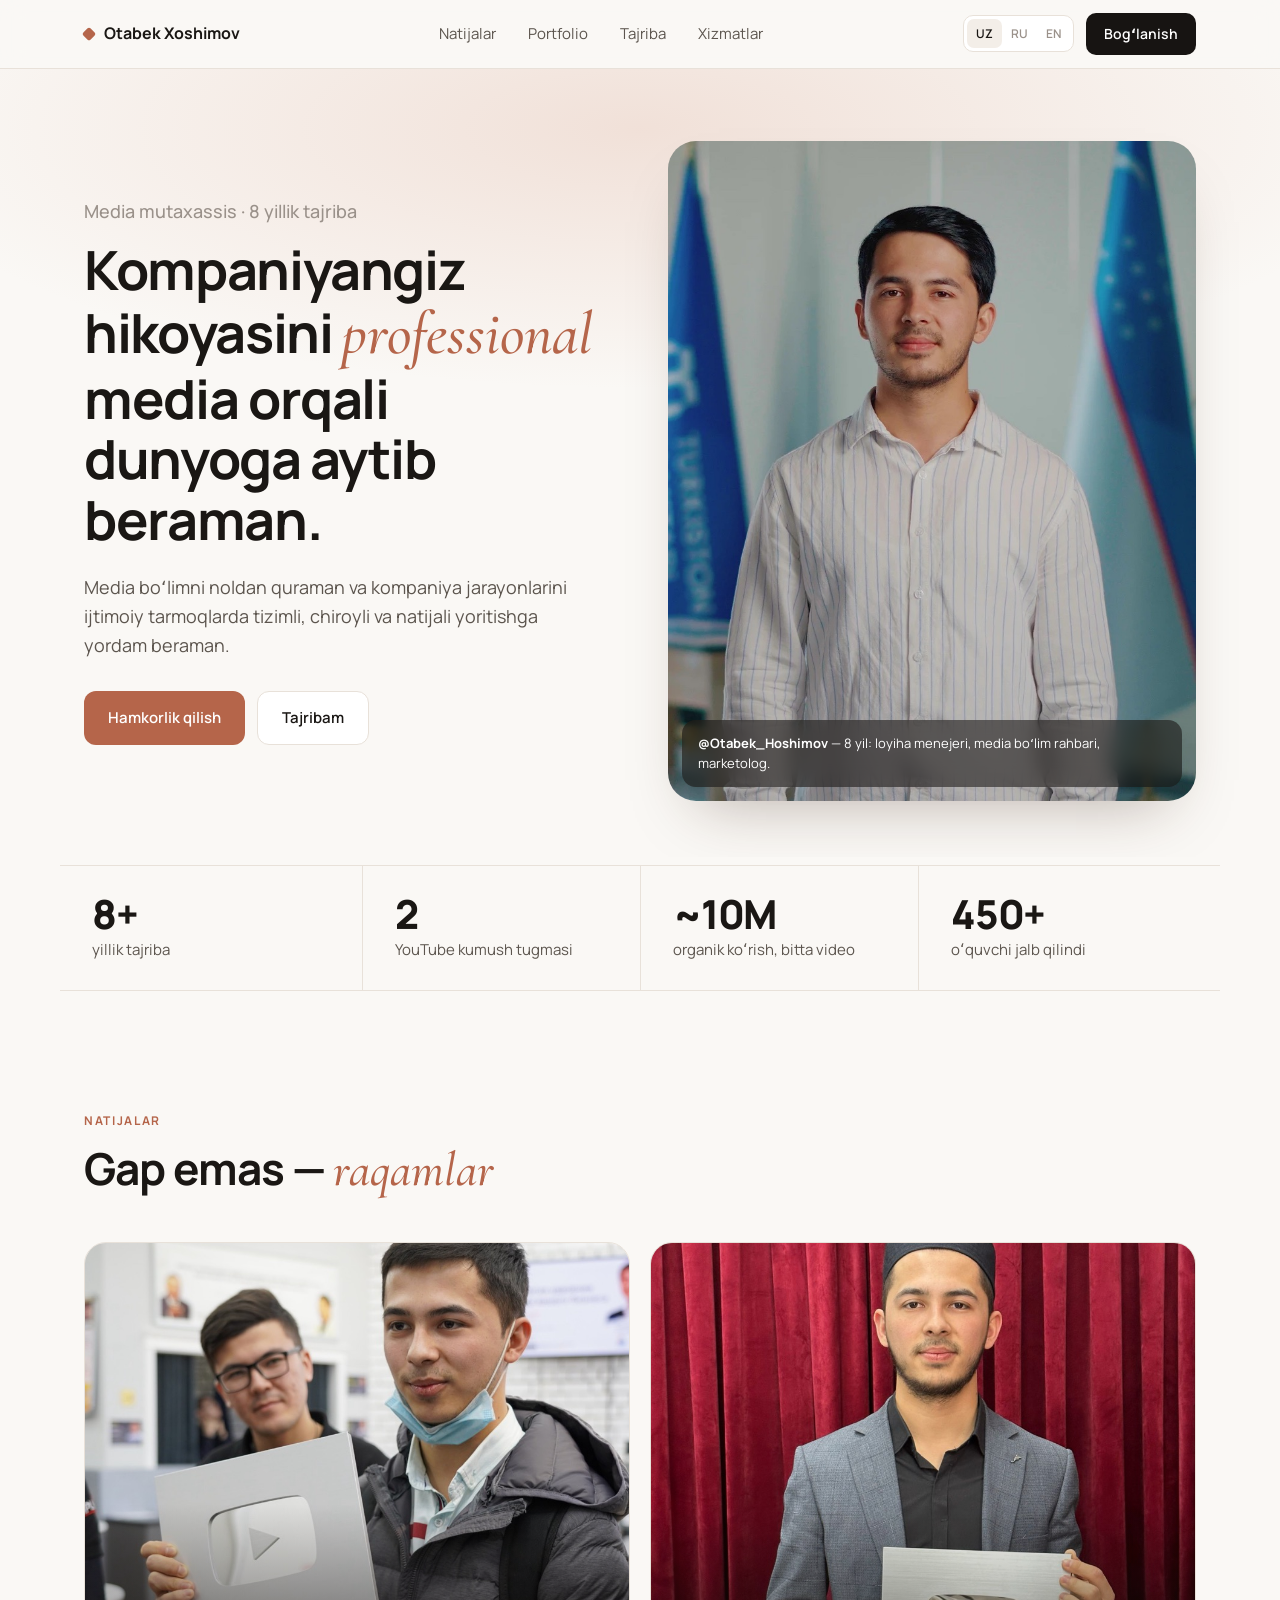
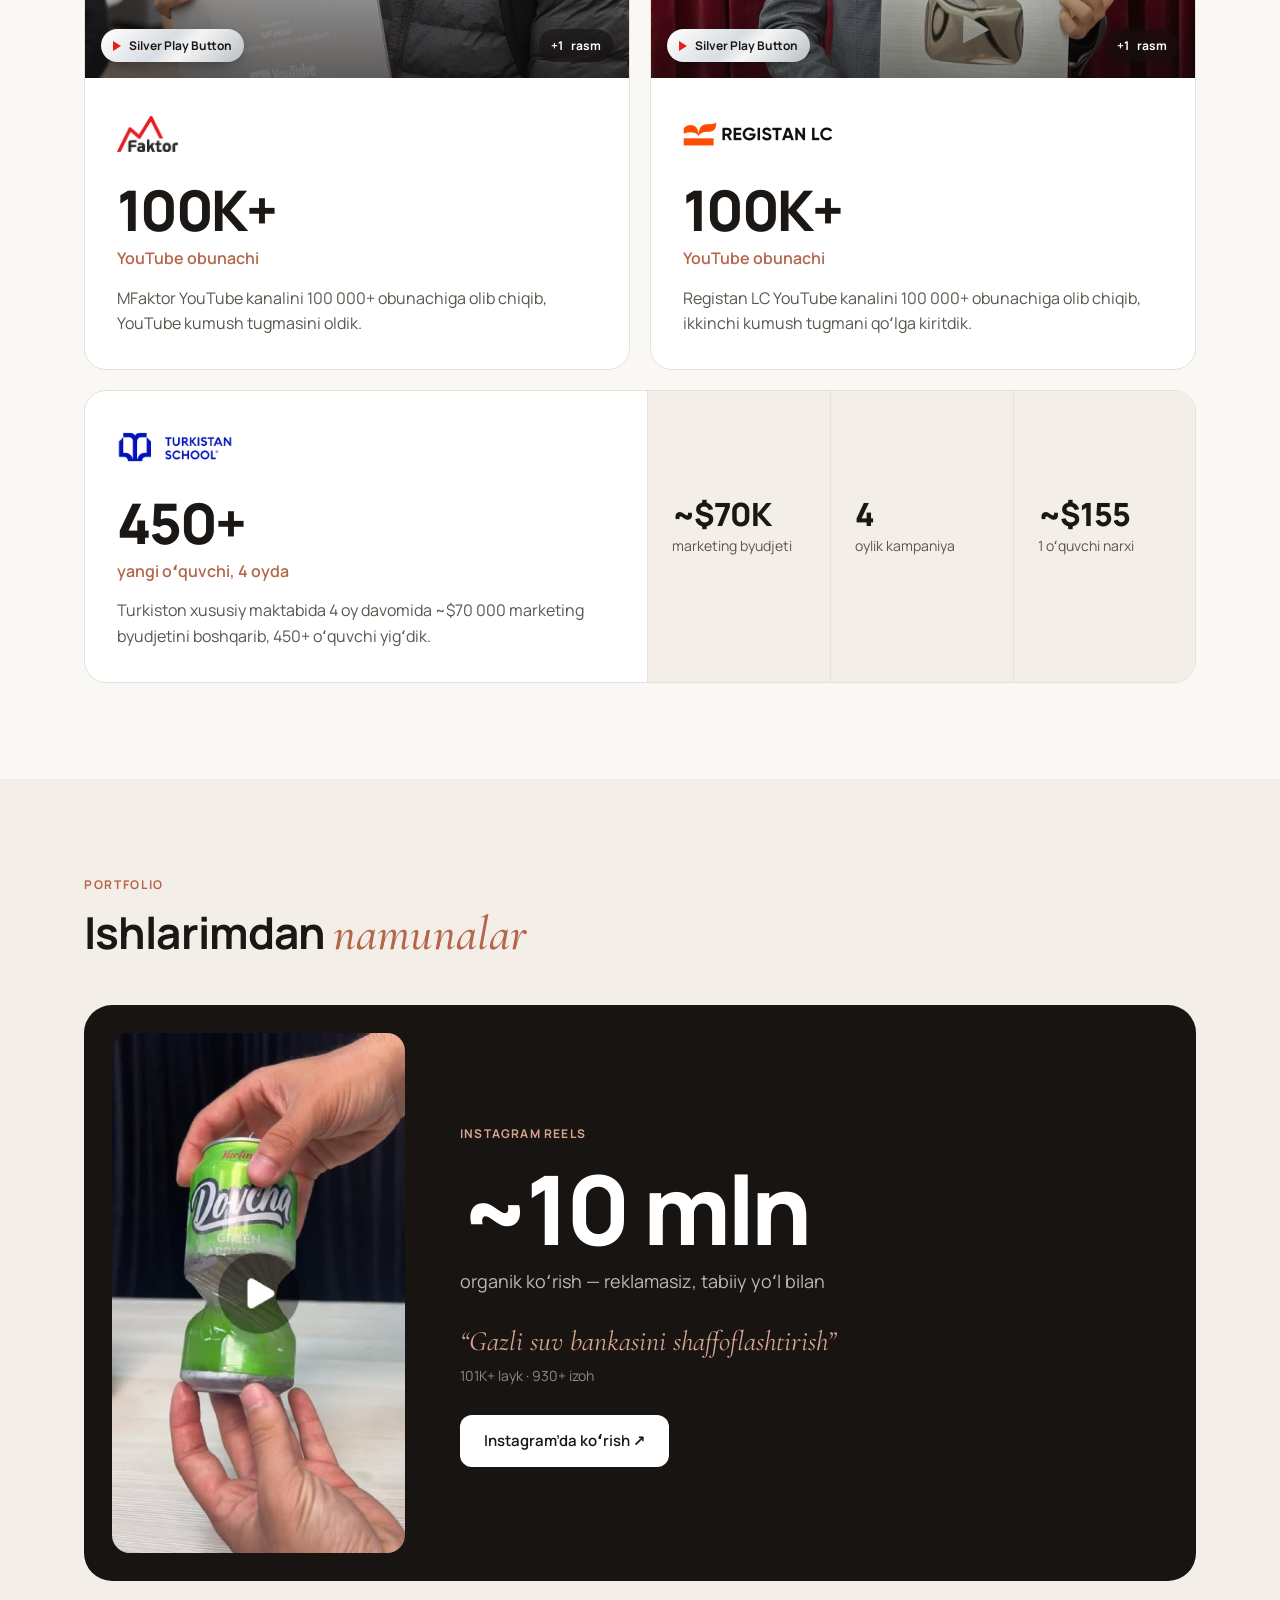
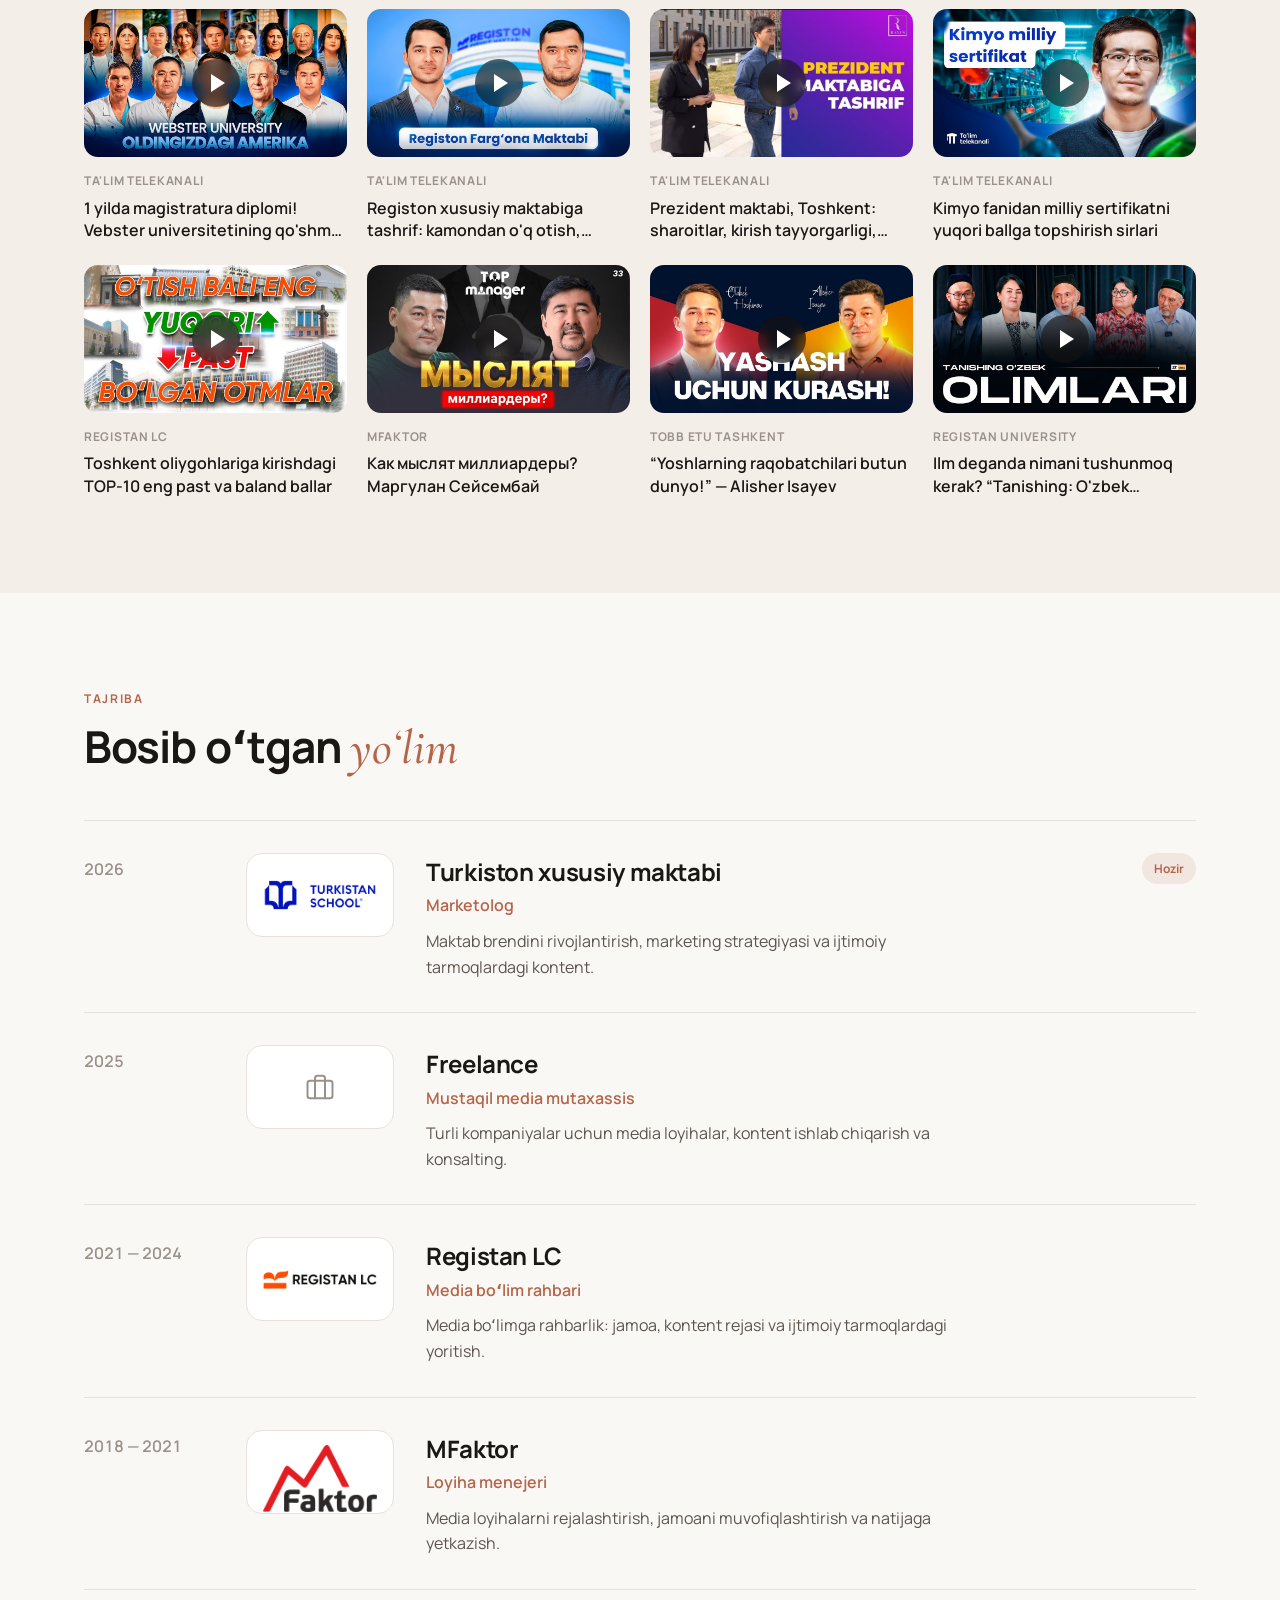
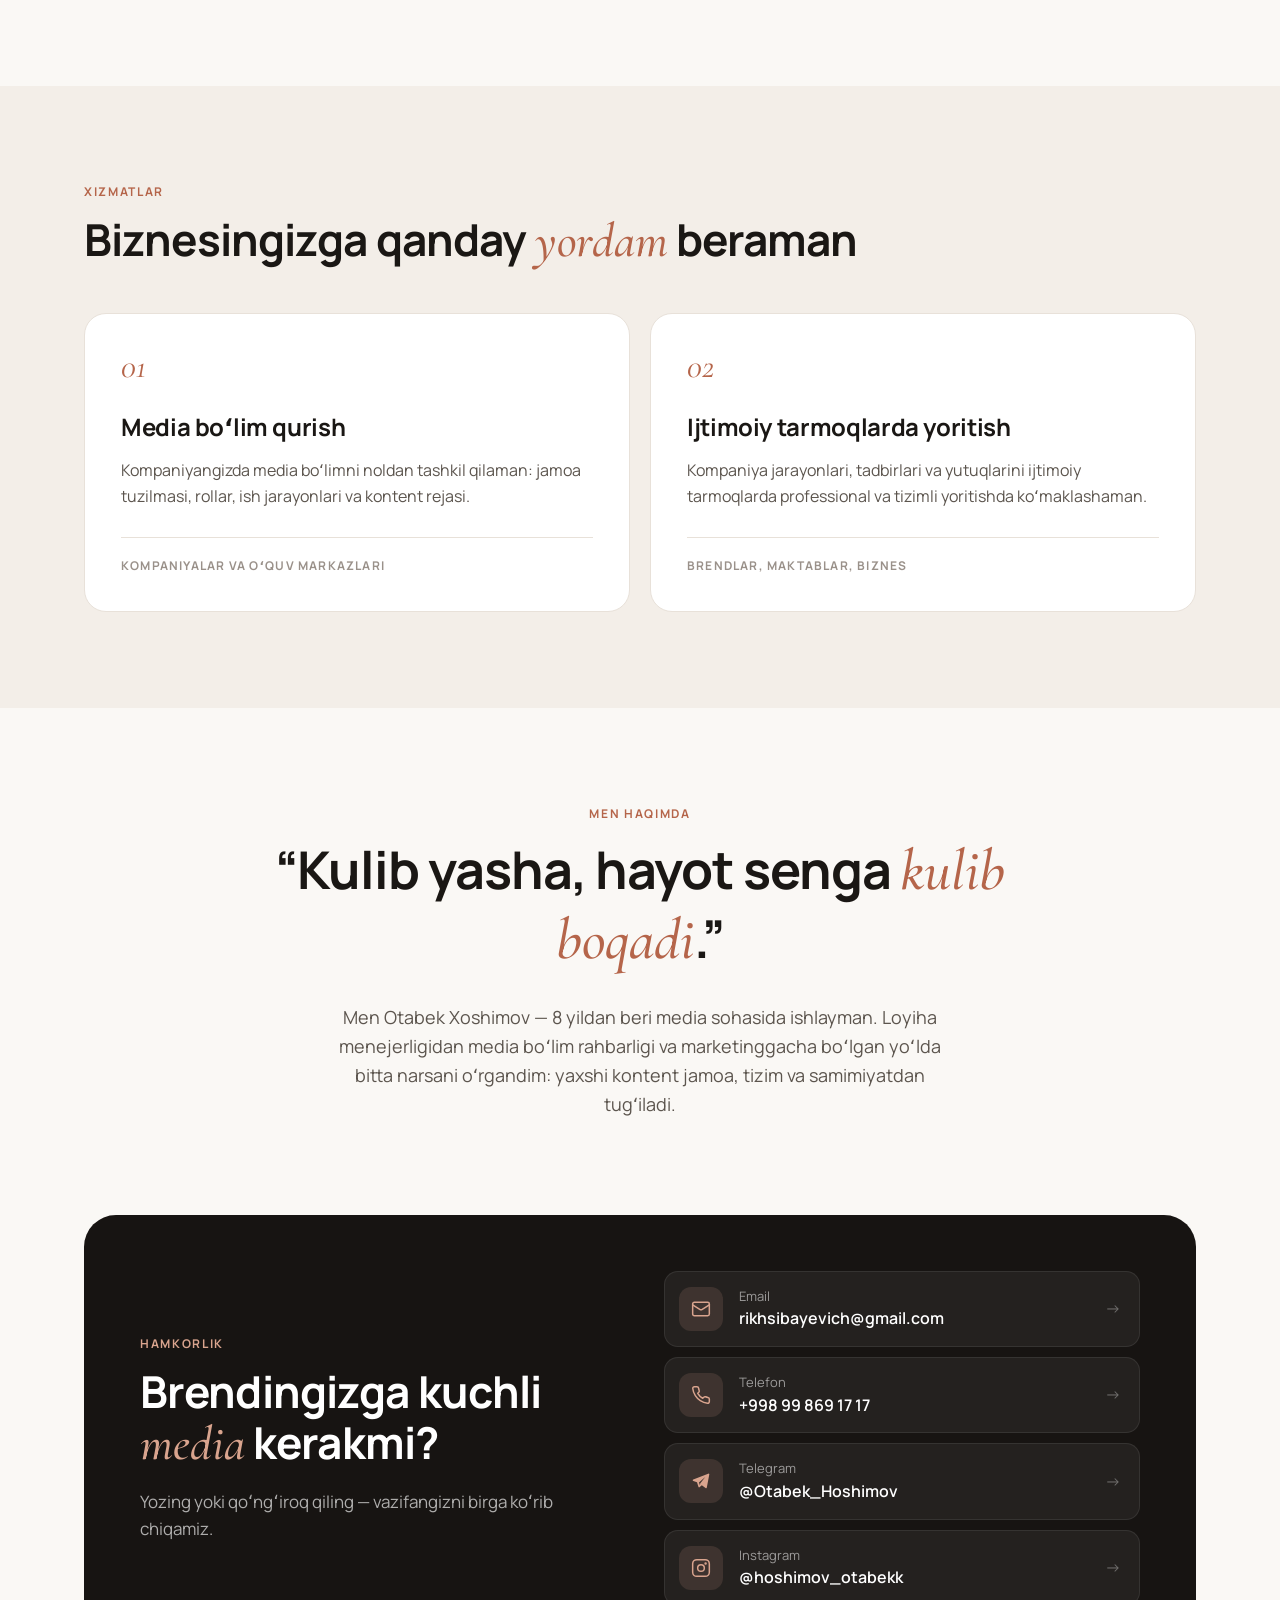
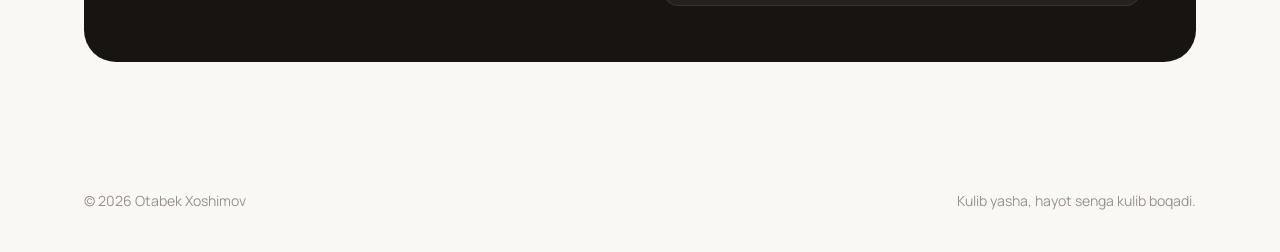
==== commit 8e56f385: "Natijalar: kumush tugma rasmlari va galereya MFaktor va Registan LC kartochkalariga YouTube Silver P" ====
--- a/index.html
+++ b/index.html
@@ -130,31 +130,50 @@
         </div>
 
         <div class="results">
-          <article class="result reveal">
-            <div class="result__top">
-              <img class="result__logo" src="assets/logo-mfaktor.png" alt="MFaktor" loading="lazy">
-              <span class="silver" title="YouTube Silver Play Button"><svg viewBox="0 0 24 24" aria-hidden="true"><path d="M8 5.5v13l11-6.5z"/></svg></span>
-            </div>
-            <p class="result__num">100K+</p>
-            <p class="result__label" data-i18n="res.r1.label">YouTube obunachi</p>
-            <p class="result__desc" data-i18n="res.r1.desc">MFaktor YouTube kanalini 100 000+ obunachiga olib chiqib, YouTube kumush tugmasini oldik.</p>
+          <article class="result result--award reveal">
+            <button class="award" type="button" data-gallery="assets/awards/mfaktor-1.jpg|assets/awards/mfaktor-2.jpg" aria-label="MFaktor kumush tugma rasmlari">
+              <img src="assets/awards/mfaktor-cover.jpg" alt="MFaktor YouTube kumush tugmasi" loading="lazy">
+              <span class="award__chip"><span class="award__dot"></span>Silver Play Button</span>
+              <span class="award__more">+1 <span data-i18n="res.photo">rasm</span></span>
+            </button>
+            <div class="result__body">
+              <div class="result__top">
+                <img class="result__logo" src="assets/logo-mfaktor.png" alt="MFaktor" loading="lazy">
+              </div>
+              <p class="result__num">100K+</p>
+              <p class="result__label" data-i18n="res.r1.label">YouTube obunachi</p>
+              <p class="result__desc" data-i18n="res.r1.desc">MFaktor YouTube kanalini 100 000+ obunachiga olib chiqib, YouTube kumush tugmasini oldik.</p>
+            </div>
           </article>
-          <article class="result reveal">
-            <div class="result__top">
-              <img class="result__logo" src="assets/logo-registan.png" alt="Registan LC" loading="lazy">
-              <span class="silver" title="YouTube Silver Play Button"><svg viewBox="0 0 24 24" aria-hidden="true"><path d="M8 5.5v13l11-6.5z"/></svg></span>
-            </div>
-            <p class="result__num">100K+</p>
-            <p class="result__label" data-i18n="res.r2.label">YouTube obunachi</p>
-            <p class="result__desc" data-i18n="res.r2.desc">Registan LC YouTube kanalini 100 000+ obunachiga olib chiqib, ikkinchi kumush tugmani qoʻlga kiritdik.</p>
+          <article class="result result--award reveal">
+            <button class="award" type="button" data-gallery="assets/awards/registan-1.jpg|assets/awards/registan-2.jpg" aria-label="Registan LC kumush tugma rasmlari">
+              <img src="assets/awards/registan-cover.jpg" alt="Registan LC YouTube kumush tugmasi" loading="lazy">
+              <span class="award__chip"><span class="award__dot"></span>Silver Play Button</span>
+              <span class="award__more">+1 <span data-i18n="res.photo">rasm</span></span>
+            </button>
+            <div class="result__body">
+              <div class="result__top">
+                <img class="result__logo" src="assets/logo-registan.png" alt="Registan LC" loading="lazy">
+              </div>
+              <p class="result__num">100K+</p>
+              <p class="result__label" data-i18n="res.r2.label">YouTube obunachi</p>
+              <p class="result__desc" data-i18n="res.r2.desc">Registan LC YouTube kanalini 100 000+ obunachiga olib chiqib, ikkinchi kumush tugmani qoʻlga kiritdik.</p>
+            </div>
           </article>
-          <article class="result reveal">
-            <div class="result__top">
-              <img class="result__logo" src="assets/logo-turkiston.png" alt="Turkistan School" loading="lazy">
-            </div>
-            <p class="result__num">450+</p>
-            <p class="result__label" data-i18n="res.r3.label">yangi oʻquvchi, 4 oyda</p>
-            <p class="result__desc" data-i18n="res.r3.desc">Turkiston xususiy maktabida 4 oy davomida ~$70 000 marketing byudjetini boshqarib, 450+ oʻquvchi yigʻdik.</p>
+          <article class="result result--wide reveal">
+            <div class="result__body">
+              <div class="result__top">
+                <img class="result__logo" src="assets/logo-turkiston.png" alt="Turkistan School" loading="lazy">
+              </div>
+              <p class="result__num">450+</p>
+              <p class="result__label" data-i18n="res.r3.label">yangi oʻquvchi, 4 oyda</p>
+              <p class="result__desc" data-i18n="res.r3.desc">Turkiston xususiy maktabida 4 oy davomida ~$70 000 marketing byudjetini boshqarib, 450+ oʻquvchi yigʻdik.</p>
+            </div>
+            <ul class="facts">
+              <li><span class="facts__num">~$70K</span><span class="facts__label" data-i18n="res.r3.f1">marketing byudjeti</span></li>
+              <li><span class="facts__num">4</span><span class="facts__label" data-i18n="res.r3.f2">oylik kampaniya</span></li>
+              <li><span class="facts__num">~$155</span><span class="facts__label" data-i18n="res.r3.f3">1 oʻquvchi narxi</span></li>
+            </ul>
           </article>
         </div>
       </div>
@@ -384,7 +403,10 @@
     <div class="modal__backdrop" data-close></div>
     <div class="modal__dialog" role="dialog" aria-modal="true" aria-label="Video">
       <button class="modal__close" type="button" data-close aria-label="Yopish">×</button>
+      <span class="modal__count" id="modalCount" hidden></span>
       <div class="modal__frame" id="videoFrame"></div>
+      <button class="modal__nav modal__nav--prev" type="button" id="modalPrev" aria-label="Oldingi" hidden>‹</button>
+      <button class="modal__nav modal__nav--next" type="button" id="modalNext" aria-label="Keyingi" hidden>›</button>
     </div>
   </div>
 
--- a/styles.css
+++ b/styles.css
@@ -349,28 +349,94 @@
 .footer__inner { display: flex; justify-content: space-between; gap: 16px; flex-wrap: wrap; }
 
 /* Results */
-.results { display: grid; grid-template-columns: repeat(3, 1fr); gap: 20px; }
+.results { display: grid; grid-template-columns: repeat(2, 1fr); gap: 20px; }
 .result {
   background: var(--surface);
   border: 1px solid var(--line);
   border-radius: var(--radius);
-  padding: 32px;
+  overflow: hidden;
   display: flex;
   flex-direction: column;
 }
-.result__top { display: flex; align-items: center; justify-content: space-between; gap: 12px; height: 48px; margin-bottom: 28px; }
+.result__body { padding: 32px; }
+.result__top { display: flex; align-items: center; justify-content: space-between; gap: 12px; height: 48px; margin-bottom: 24px; }
 .result__logo { height: 36px; width: auto; max-width: 150px; object-fit: contain; object-position: left center; }
-.silver {
-  flex: none;
-  width: 48px;
-  height: 34px;
-  border-radius: 10px;
-  display: grid;
-  place-items: center;
-  background: linear-gradient(135deg, #f4f4f4 0%, #c9cdd2 45%, #eef0f2 60%, #a9aeb4 100%);
-  box-shadow: inset 0 1px 0 rgba(255,255,255,.8), 0 4px 10px -4px rgba(0,0,0,.3);
-}
-.silver svg { width: 18px; height: 18px; fill: #fff; filter: drop-shadow(0 1px 1px rgba(0,0,0,.25)); }
+
+/* Silver Play Button photo */
+.award {
+  position: relative;
+  display: block;
+  width: 100%;
+  aspect-ratio: 5 / 4;
+  padding: 0;
+  border: 0;
+  overflow: hidden;
+  background: var(--line);
+  cursor: zoom-in;
+}
+.award img { width: 100%; height: 100%; object-fit: cover; object-position: 50% 35%; transition: transform .6s ease; }
+.award:hover img { transform: scale(1.04); }
+.award::after {
+  content: "";
+  position: absolute;
+  inset: auto 0 0 0;
+  height: 40%;
+  background: linear-gradient(to top, rgba(15, 12, 10, .55), transparent);
+  pointer-events: none;
+}
+.award__chip, .award__more {
+  position: absolute;
+  z-index: 1;
+  bottom: 16px;
+  display: inline-flex;
+  align-items: center;
+  gap: 8px;
+  padding: 8px 12px;
+  border-radius: 999px;
+  font: 700 12px var(--sans);
+  color: var(--ink);
+}
+.award__chip {
+  left: 16px;
+  background: linear-gradient(135deg, #ffffff 0%, #d9dde1 45%, #f4f5f6 60%, #b9bec4 100%);
+  box-shadow: 0 6px 16px -6px rgba(0, 0, 0, .45);
+}
+.award__dot {
+  width: 0;
+  height: 0;
+  border-left: 8px solid #e62117;
+  border-top: 5px solid transparent;
+  border-bottom: 5px solid transparent;
+}
+.award__more {
+  right: 16px;
+  color: #fff;
+  background: rgba(20, 18, 16, .55);
+  backdrop-filter: blur(8px);
+  -webkit-backdrop-filter: blur(8px);
+}
+
+/* Turkiston: wide card */
+.result--wide {
+  grid-column: 1 / -1;
+  flex-direction: row;
+  align-items: center;
+}
+.result--wide .result__body { flex: 1; }
+.facts {
+  list-style: none;
+  display: grid;
+  grid-template-columns: repeat(3, 1fr);
+  flex: 1.1;
+  align-self: stretch;
+  background: var(--bg-tint);
+  border-left: 1px solid var(--line);
+}
+.facts li { display: flex; flex-direction: column; justify-content: center; gap: 6px; padding: 32px 24px; }
+.facts li + li { border-left: 1px solid var(--line); }
+.facts__num { font-size: 32px; font-weight: 800; letter-spacing: -0.03em; line-height: 1; }
+.facts__label { font-size: 14px; color: var(--ink-soft); line-height: 1.4; min-height: 2.8em; }
+
 .result__num { font-size: 56px; font-weight: 800; letter-spacing: -0.04em; line-height: 1; }
 .result__label { color: var(--accent); font-weight: 600; margin-top: 8px; }
 .result__desc { color: var(--ink-soft); margin-top: 14px; }
@@ -474,6 +540,41 @@
 }
 .modal__close:hover { background: rgba(255,255,255,.24); }
 
+/* Photo gallery mode */
+.modal--photo .modal__frame {
+  aspect-ratio: auto;
+  height: min(78vh, 760px);
+  display: grid;
+  place-items: center;
+  background: transparent;
+}
+.modal__frame img { max-width: 100%; max-height: 100%; border-radius: 12px; object-fit: contain; }
+.modal__nav {
+  position: absolute;
+  top: 50%;
+  transform: translateY(-50%);
+  width: 44px;
+  height: 44px;
+  border: 0;
+  border-radius: 50%;
+  background: rgba(255,255,255,.14);
+  color: #fff;
+  font-size: 22px;
+  cursor: pointer;
+}
+.modal__nav:hover { background: rgba(255,255,255,.28); }
+.modal__nav--prev { left: 12px; }
+.modal__nav--next { right: 12px; }
+.modal__nav[hidden], .modal__count[hidden] { display: none; }
+.modal__count {
+  position: absolute;
+  top: -40px;
+  left: 0;
+  color: rgba(255,255,255,.7);
+  font-size: 14px;
+  font-weight: 600;
+}
+
 /* Reveal animation */
 .reveal { opacity: 0; transform: translateY(18px); transition: opacity .7s ease, transform .7s ease; }
 .reveal.is-visible { opacity: 1; transform: none; }
@@ -491,7 +592,8 @@
   .cta { grid-template-columns: 1fr; padding: 40px 28px; }
   .job { grid-template-columns: 100px 120px 1fr auto; gap: 24px; }
   .job__logo { width: 120px; height: 72px; }
-  .results { grid-template-columns: 1fr; }
+  .result--wide { flex-direction: column; align-items: stretch; }
+  .facts { border-left: 0; border-top: 1px solid var(--line); }
   .videos { grid-template-columns: repeat(2, 1fr); }
   .feature { grid-template-columns: 220px 1fr; gap: 32px; }
 }
@@ -508,7 +610,13 @@
   .videos { grid-template-columns: 1fr; }
   .feature { grid-template-columns: 1fr; padding: 20px; gap: 24px; }
   .feature__media { max-height: none; aspect-ratio: 4 / 5; }
-  .result { padding: 26px; }
+  .results { grid-template-columns: 1fr; }
+  .result__body { padding: 26px; }
+  .facts li { padding: 20px 14px; }
+  .facts__num { font-size: 24px; }
+  .facts__label { font-size: 13px; }
+  .modal__nav--prev { left: 4px; }
+  .modal__nav--next { right: 4px; }
   .modal__close { top: -52px; }
   .section { padding: 64px 0; }
   .job { grid-template-columns: 1fr; gap: 12px; padding: 24px 0; position: relative; }
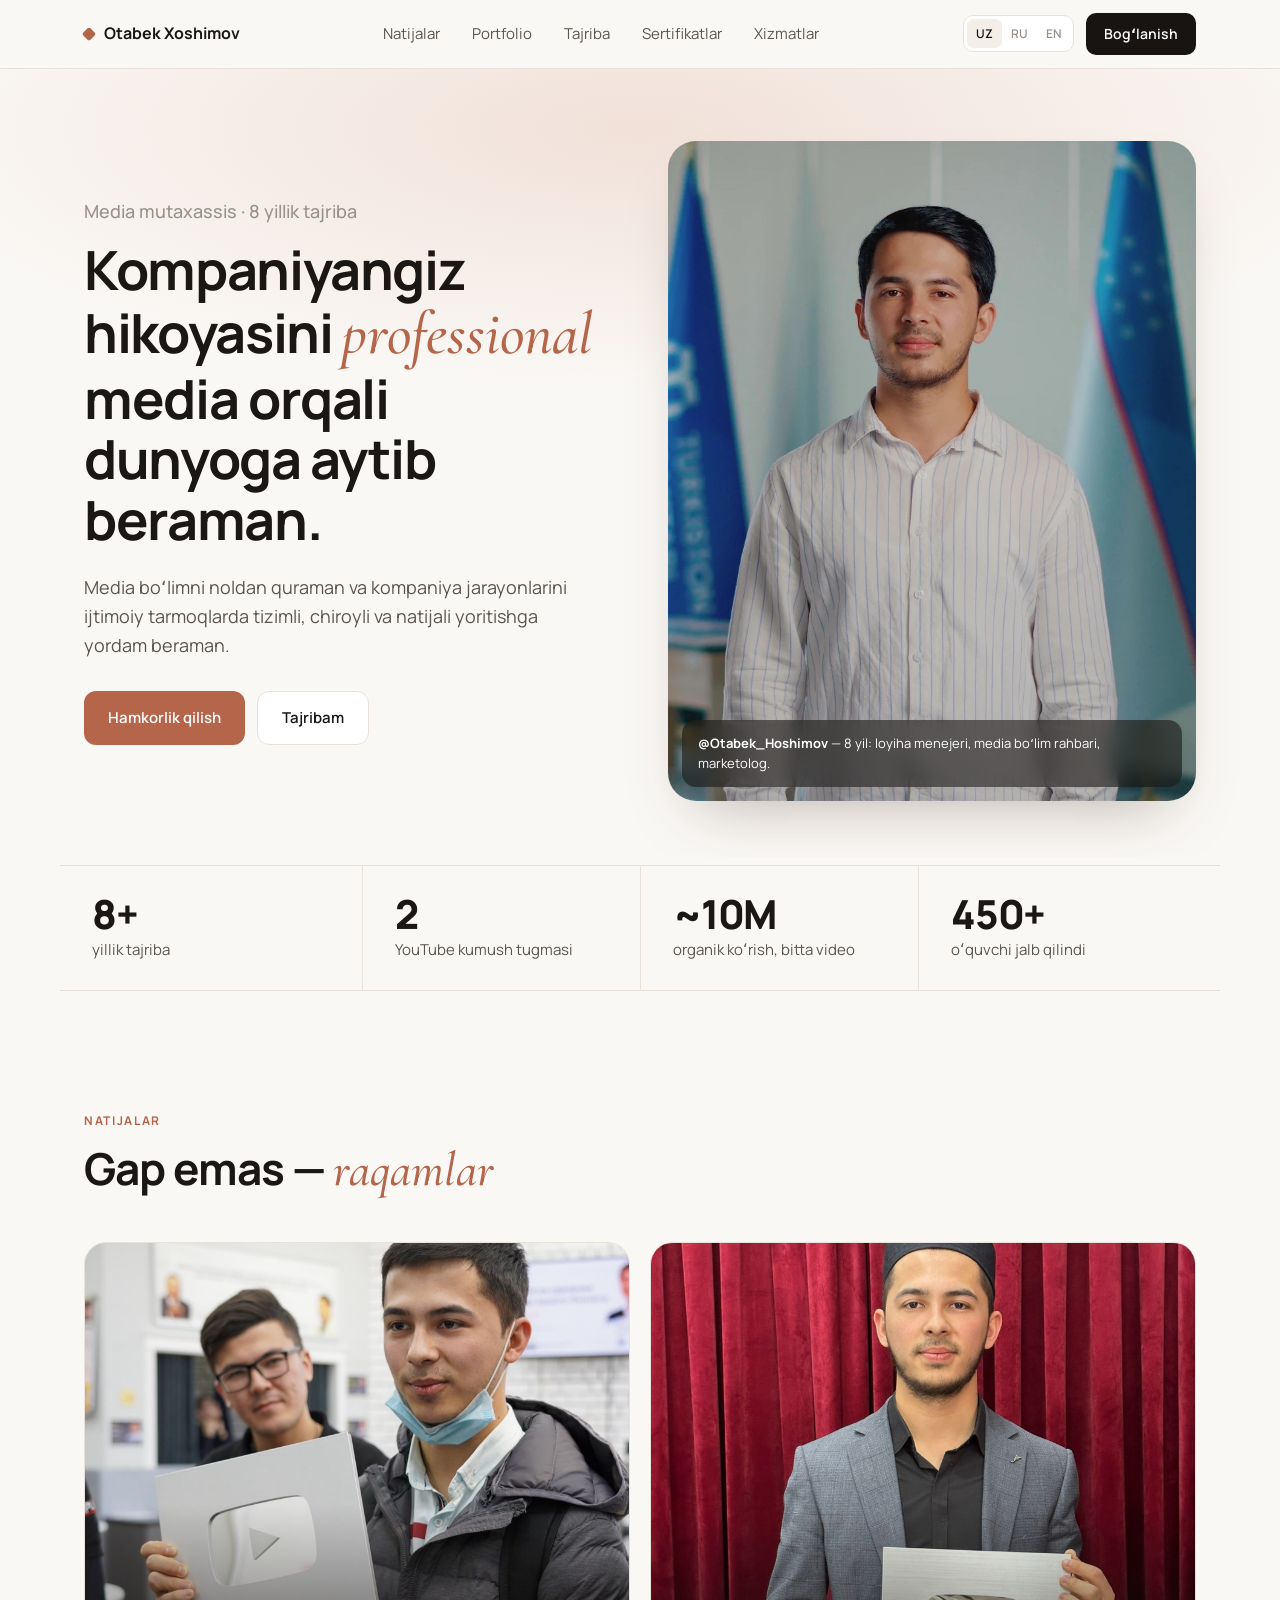
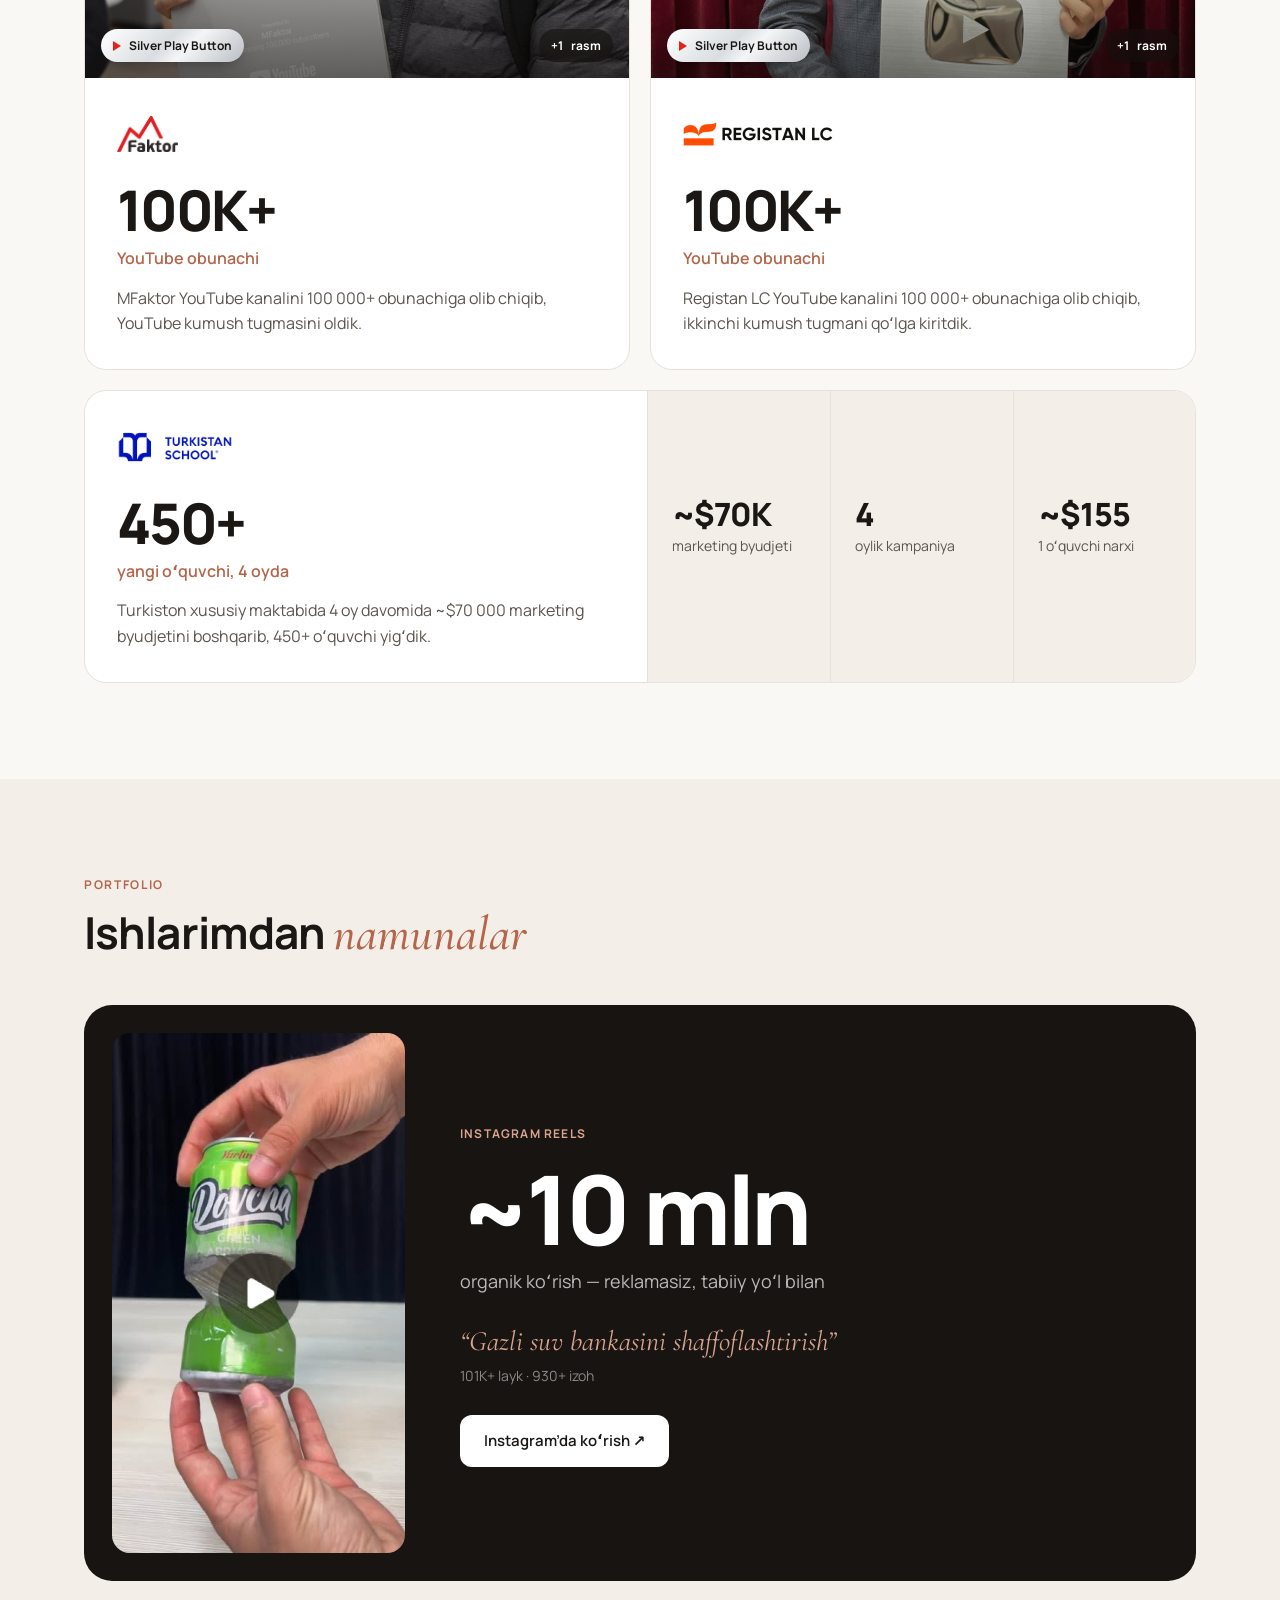
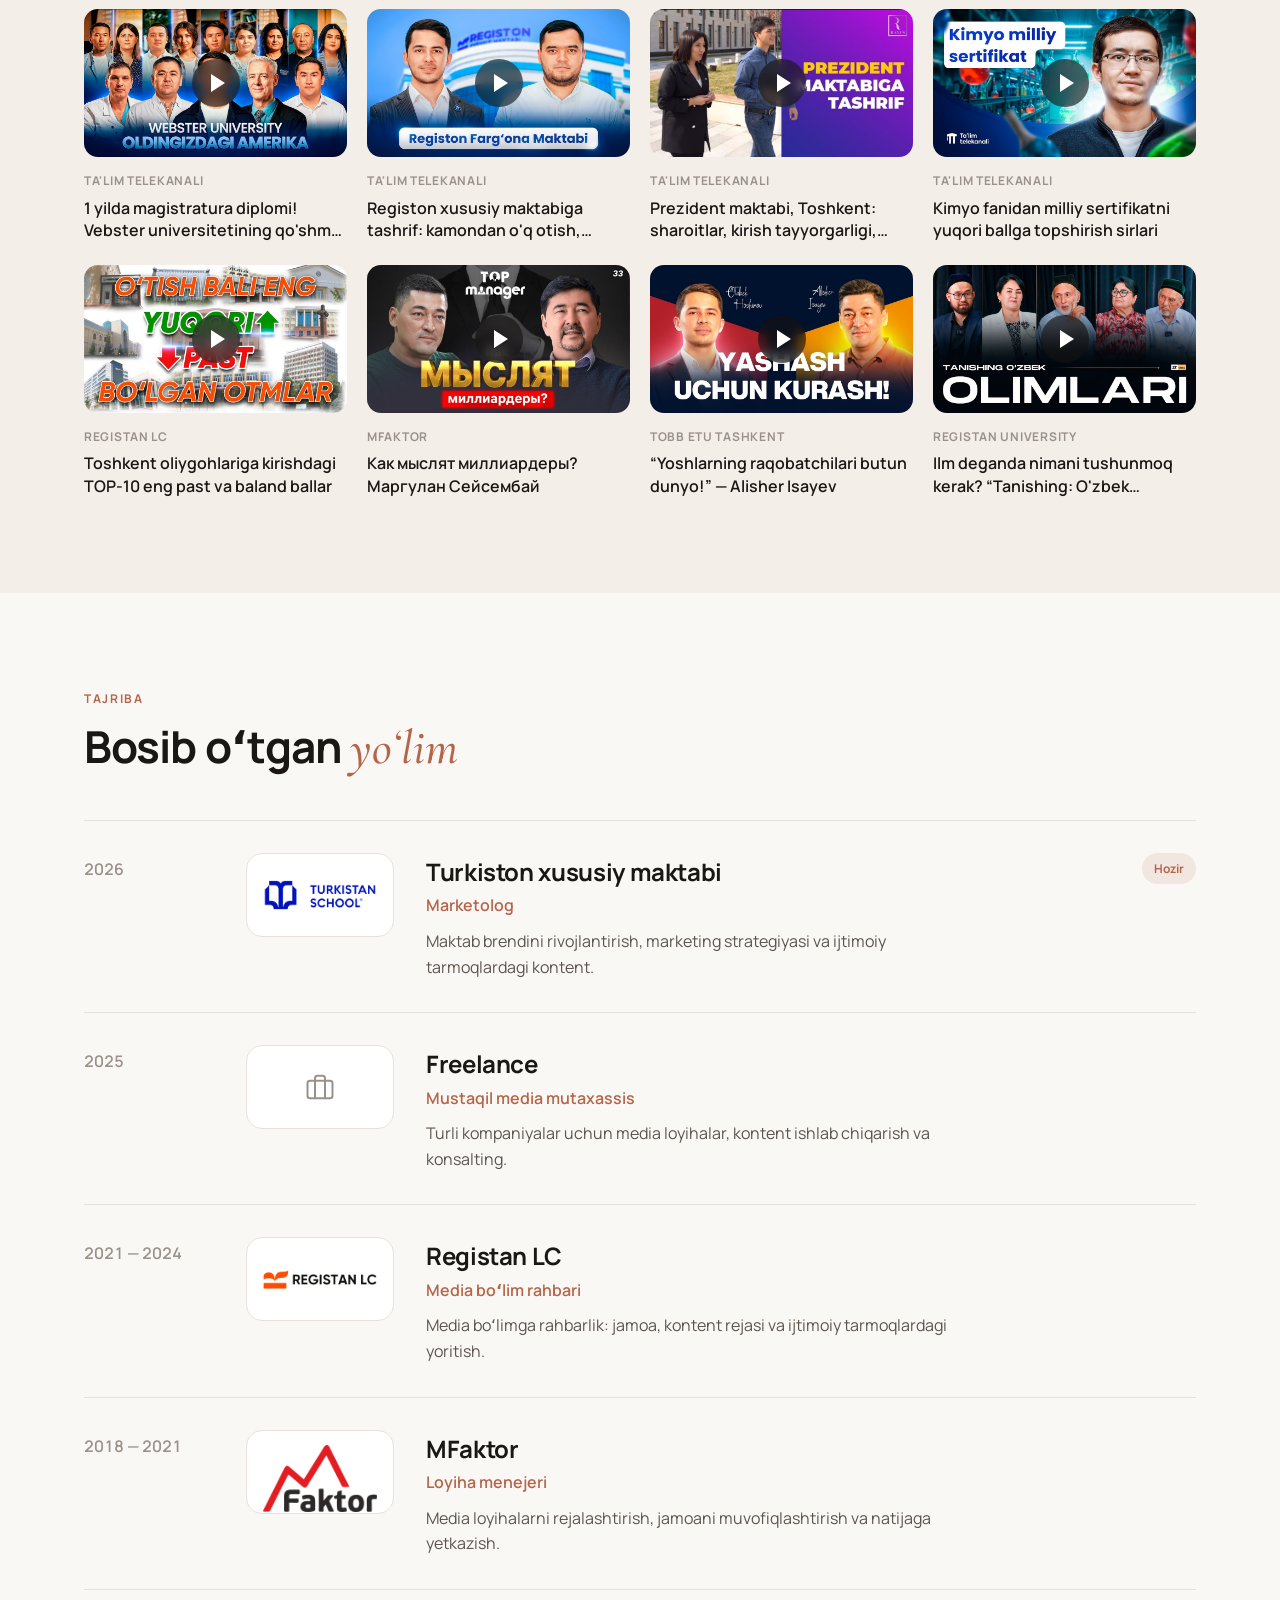
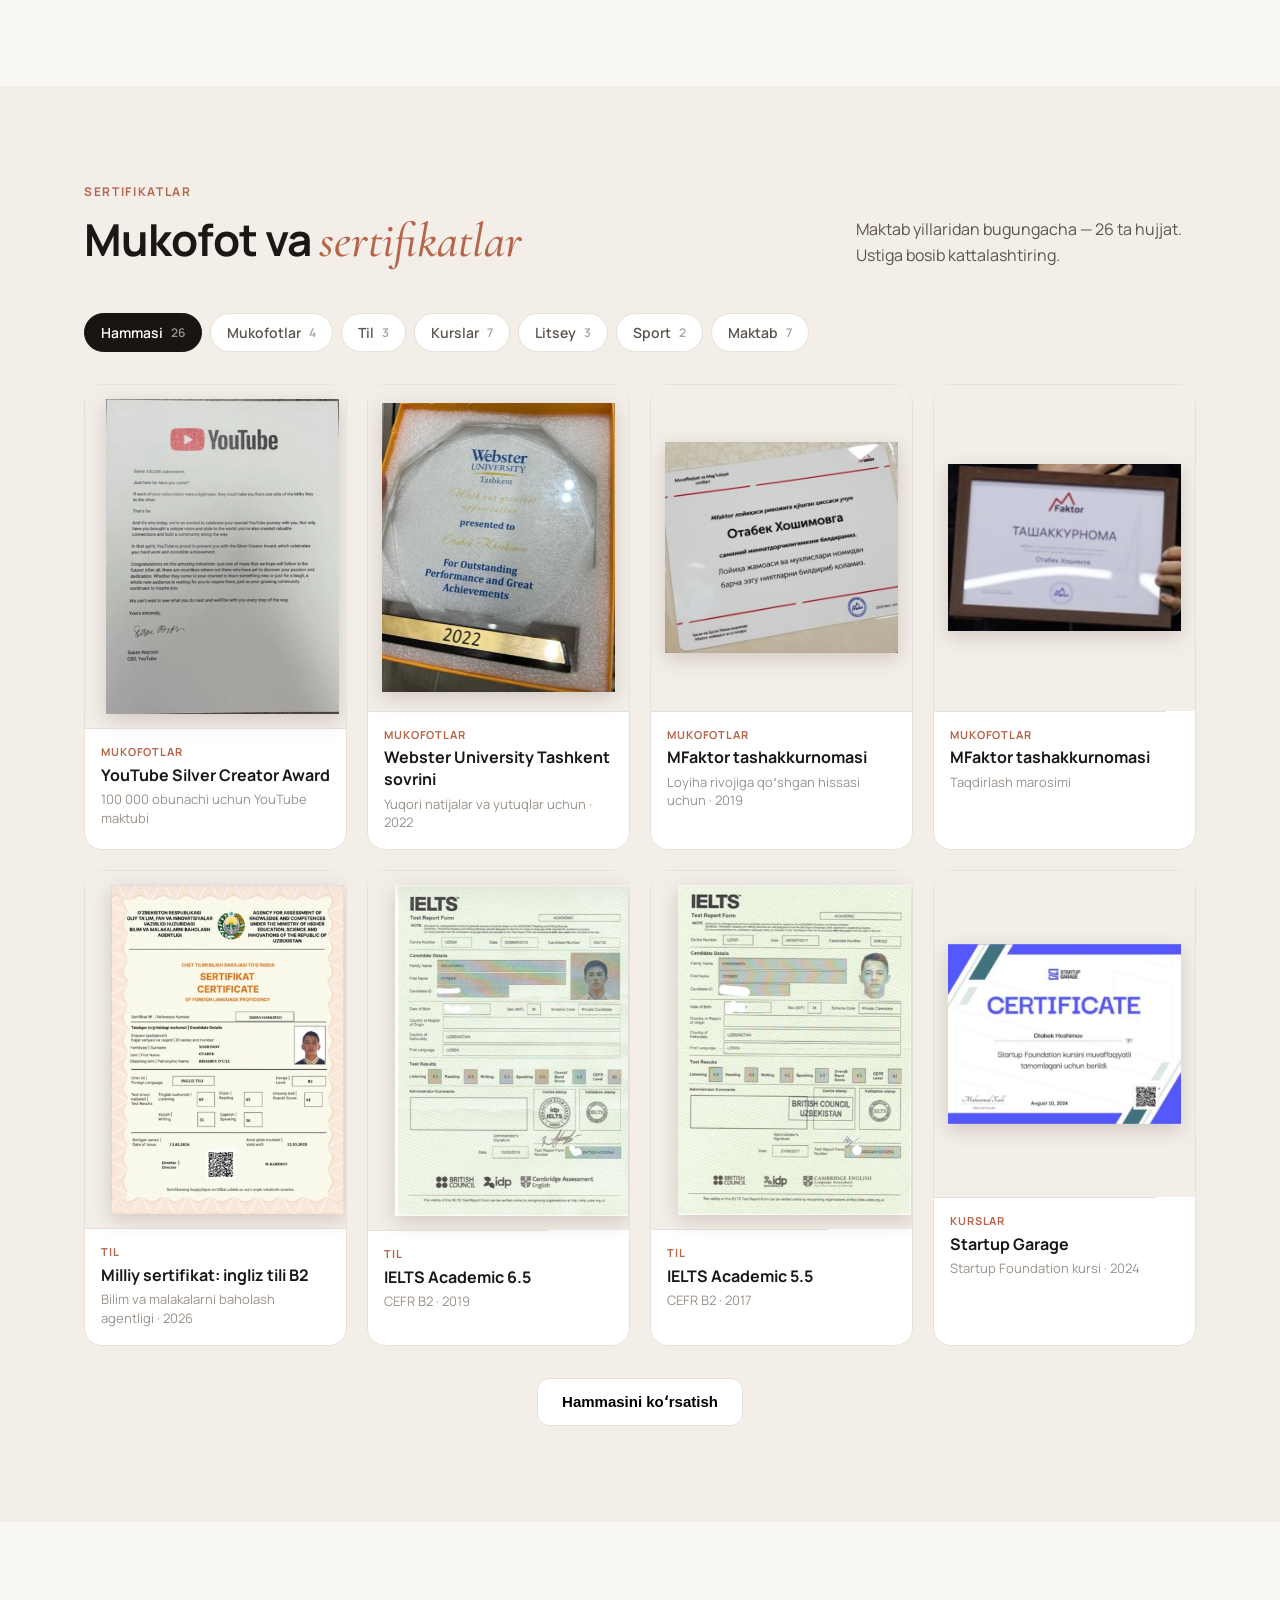
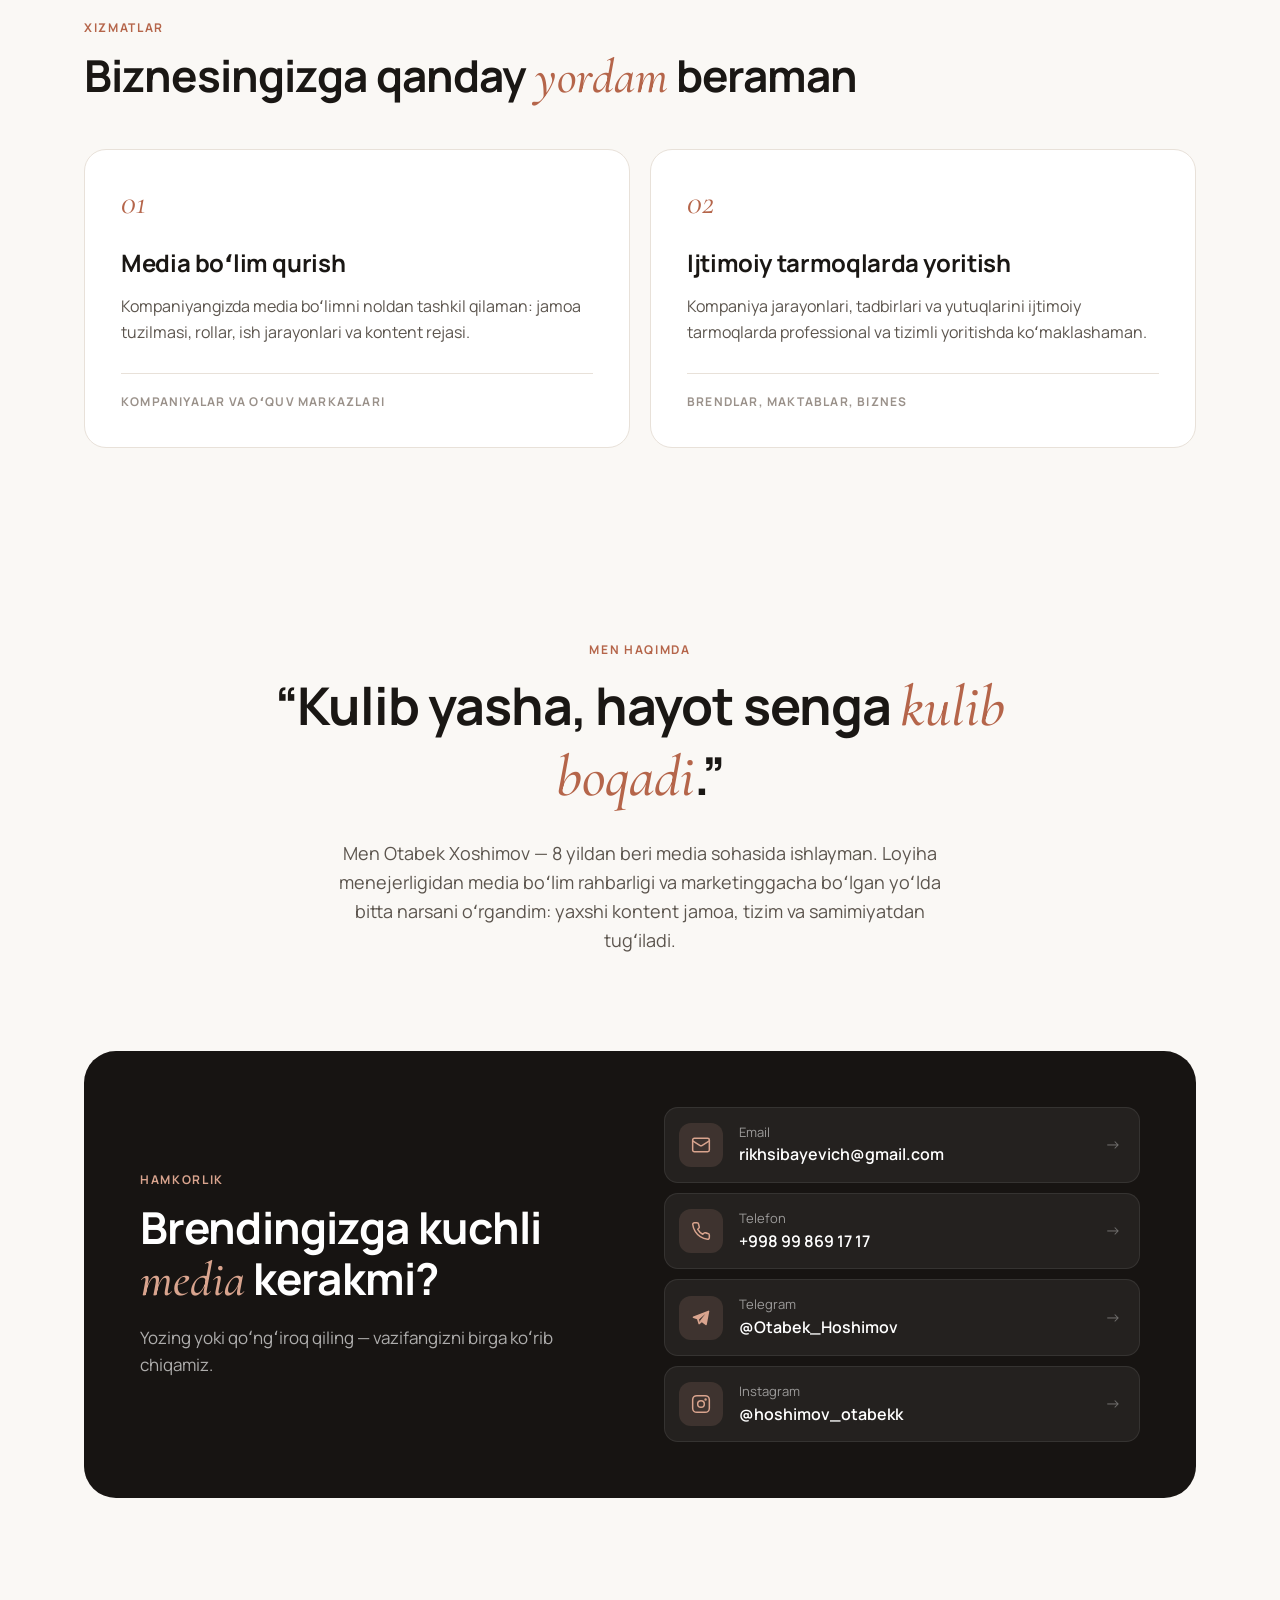
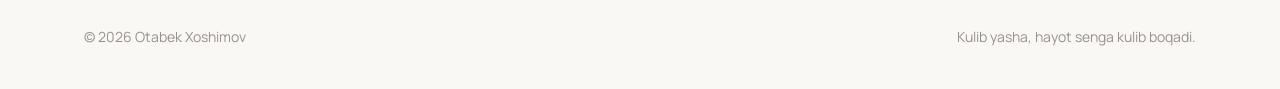
==== commit 8d533f90: "Sertifikatlar bo'limi: 26 ta hujjat, filtr va galereya Maktab, sport, litsey, til, kurs va mukofot s" ====
--- a/index.html
+++ b/index.html
@@ -75,6 +75,7 @@
         <a href="#results" data-i18n="nav.results">Natijalar</a>
         <a href="#portfolio" data-i18n="nav.portfolio">Portfolio</a>
         <a href="#experience" data-i18n="nav.experience">Tajriba</a>
+        <a href="#certificates" data-i18n="nav.certs">Sertifikatlar</a>
         <a href="#services" data-i18n="nav.services">Xizmatlar</a>
       </nav>
       <div class="nav__actions">
@@ -300,8 +301,26 @@
       </div>
     </section>
 
+    <!-- Certificates -->
+    <section class="section section--tint" id="certificates">
+      <div class="container">
+        <div class="section__head section__head--row reveal">
+          <div>
+            <p class="eyebrow" data-i18n="cert.eyebrow">Sertifikatlar</p>
+            <h2 class="section__title" data-i18n-html="cert.title">Mukofot va <em>sertifikatlar</em></h2>
+          </div>
+          <p class="section__note" data-i18n="cert.note">Maktab yillaridan bugungacha — 26 ta hujjat. Ustiga bosib kattalashtiring.</p>
+        </div>
+        <div class="chips reveal" id="certFilters" role="tablist" aria-label="Filter"></div>
+        <div class="certs" id="certGrid"></div>
+        <div class="certs__more">
+          <button class="btn btn--ghost" type="button" id="certMore" data-i18n="cert.more">Hammasini koʻrsatish</button>
+        </div>
+      </div>
+    </section>
+
     <!-- Services -->
-    <section class="section section--tint" id="services">
+    <section class="section" id="services">
       <div class="container">
         <div class="section__head reveal">
           <div>
@@ -405,6 +424,7 @@
       <button class="modal__close" type="button" data-close aria-label="Yopish">×</button>
       <span class="modal__count" id="modalCount" hidden></span>
       <div class="modal__frame" id="videoFrame"></div>
+      <p class="modal__caption" id="modalCaption" hidden></p>
       <button class="modal__nav modal__nav--prev" type="button" id="modalPrev" aria-label="Oldingi" hidden>‹</button>
       <button class="modal__nav modal__nav--next" type="button" id="modalNext" aria-label="Keyingi" hidden>›</button>
     </div>
--- a/styles.css
+++ b/styles.css
@@ -548,7 +548,7 @@
   place-items: center;
   background: transparent;
 }
-.modal__frame img { max-width: 100%; max-height: 100%; border-radius: 12px; object-fit: contain; }
+.modal__frame img { display: block; width: auto; height: auto; max-width: 100%; max-height: min(74vh, 740px); border-radius: 12px; }
 .modal__nav {
   position: absolute;
   top: 50%;
@@ -575,11 +575,78 @@
   font-weight: 600;
 }
 
+/* Certificates */
+.section__head--row { display: flex; align-items: flex-end; justify-content: space-between; gap: 24px; }
+.section__note { color: var(--ink-soft); max-width: 340px; }
+.chips { display: flex; flex-wrap: wrap; gap: 8px; margin-bottom: 32px; }
+.chip {
+  flex: none;
+  display: inline-flex;
+  align-items: center;
+  gap: 8px;
+  padding: 9px 16px;
+  border-radius: 999px;
+  border: 1px solid var(--line);
+  background: var(--surface);
+  font: 600 14px var(--sans);
+  color: var(--ink-soft);
+  cursor: pointer;
+  transition: background .2s ease, color .2s ease, border-color .2s ease;
+}
+.chip:hover { border-color: var(--ink-mute); color: var(--ink); }
+.chip.is-active { background: var(--dark); border-color: var(--dark); color: #fff; }
+.chip__count { font-size: 12px; opacity: .55; }
+.certs { display: grid; grid-template-columns: repeat(4, 1fr); gap: 20px; }
+.cert {
+  display: flex;
+  flex-direction: column;
+  padding: 0;
+  border: 1px solid var(--line);
+  border-radius: 18px;
+  overflow: hidden;
+  background: var(--surface);
+  text-align: left;
+  font: inherit;
+  color: inherit;
+  cursor: zoom-in;
+  transition: transform .25s ease, box-shadow .25s ease;
+  animation: certIn .4s ease both;
+}
+.cert:hover { transform: translateY(-3px); box-shadow: 0 20px 40px -24px rgba(60, 35, 20, .3); }
+.cert__img {
+  display: block;
+  aspect-ratio: 4 / 5;
+  background: var(--bg-tint);
+  padding: 14px;
+}
+.cert__img img { width: 100%; height: 100%; object-fit: contain; filter: drop-shadow(0 6px 10px rgba(60, 35, 20, .18)); }
+.cert__body { display: flex; flex-direction: column; gap: 4px; padding: 14px 16px 18px; border-top: 1px solid var(--line); }
+.cert__tag { font-size: 11px; font-weight: 700; letter-spacing: .08em; text-transform: uppercase; color: var(--accent); }
+.cert__title { font-weight: 700; line-height: 1.35; }
+.cert__meta { font-size: 13px; color: var(--ink-mute); line-height: 1.4; }
+.certs__more { display: flex; justify-content: center; margin-top: 32px; }
+.certs__more[hidden] { display: none; }
+@keyframes certIn { from { opacity: 0; transform: translateY(10px); } to { opacity: 1; transform: none; } }
+
+.modal__caption {
+  position: absolute;
+  left: 0;
+  right: 0;
+  bottom: -44px;
+  text-align: center;
+  color: rgba(255, 255, 255, .85);
+  font-weight: 600;
+  font-size: 15px;
+}
+.modal__caption[hidden] { display: none; }
+.modal--photo .modal__frame { height: min(74vh, 740px); }
+
 /* Reveal animation */
 .reveal { opacity: 0; transform: translateY(18px); transition: opacity .7s ease, transform .7s ease; }
 .reveal.is-visible { opacity: 1; transform: none; }
 @media (prefers-reduced-motion: reduce) {
   .reveal { opacity: 1; transform: none; transition: none; }
+  .cert { animation: none; }
   html { scroll-behavior: auto; }
 }
 
@@ -595,6 +662,8 @@
   .result--wide { flex-direction: column; align-items: stretch; }
   .facts { border-left: 0; border-top: 1px solid var(--line); }
   .videos { grid-template-columns: repeat(2, 1fr); }
+  .certs { grid-template-columns: repeat(3, 1fr); }
+  .section__head--row { flex-direction: column; align-items: flex-start; }
   .feature { grid-template-columns: 220px 1fr; gap: 32px; }
 }
 
@@ -608,6 +677,11 @@
   .stat:nth-child(n+3) { border-top: 1px solid var(--line); }
   .stat__num { font-size: 32px; }
   .videos { grid-template-columns: 1fr; }
+  .certs { grid-template-columns: repeat(2, 1fr); gap: 14px; }
+  .cert__body { padding: 12px 12px 14px; }
+  .cert__title { font-size: 14px; }
+  .chips { flex-wrap: nowrap; overflow-x: auto; margin: 0 -16px 28px; padding: 0 16px 4px; scrollbar-width: none; }
+  .chips::-webkit-scrollbar { display: none; }
   .feature { grid-template-columns: 1fr; padding: 20px; gap: 24px; }
   .feature__media { max-height: none; aspect-ratio: 4 / 5; }
   .results { grid-template-columns: 1fr; }
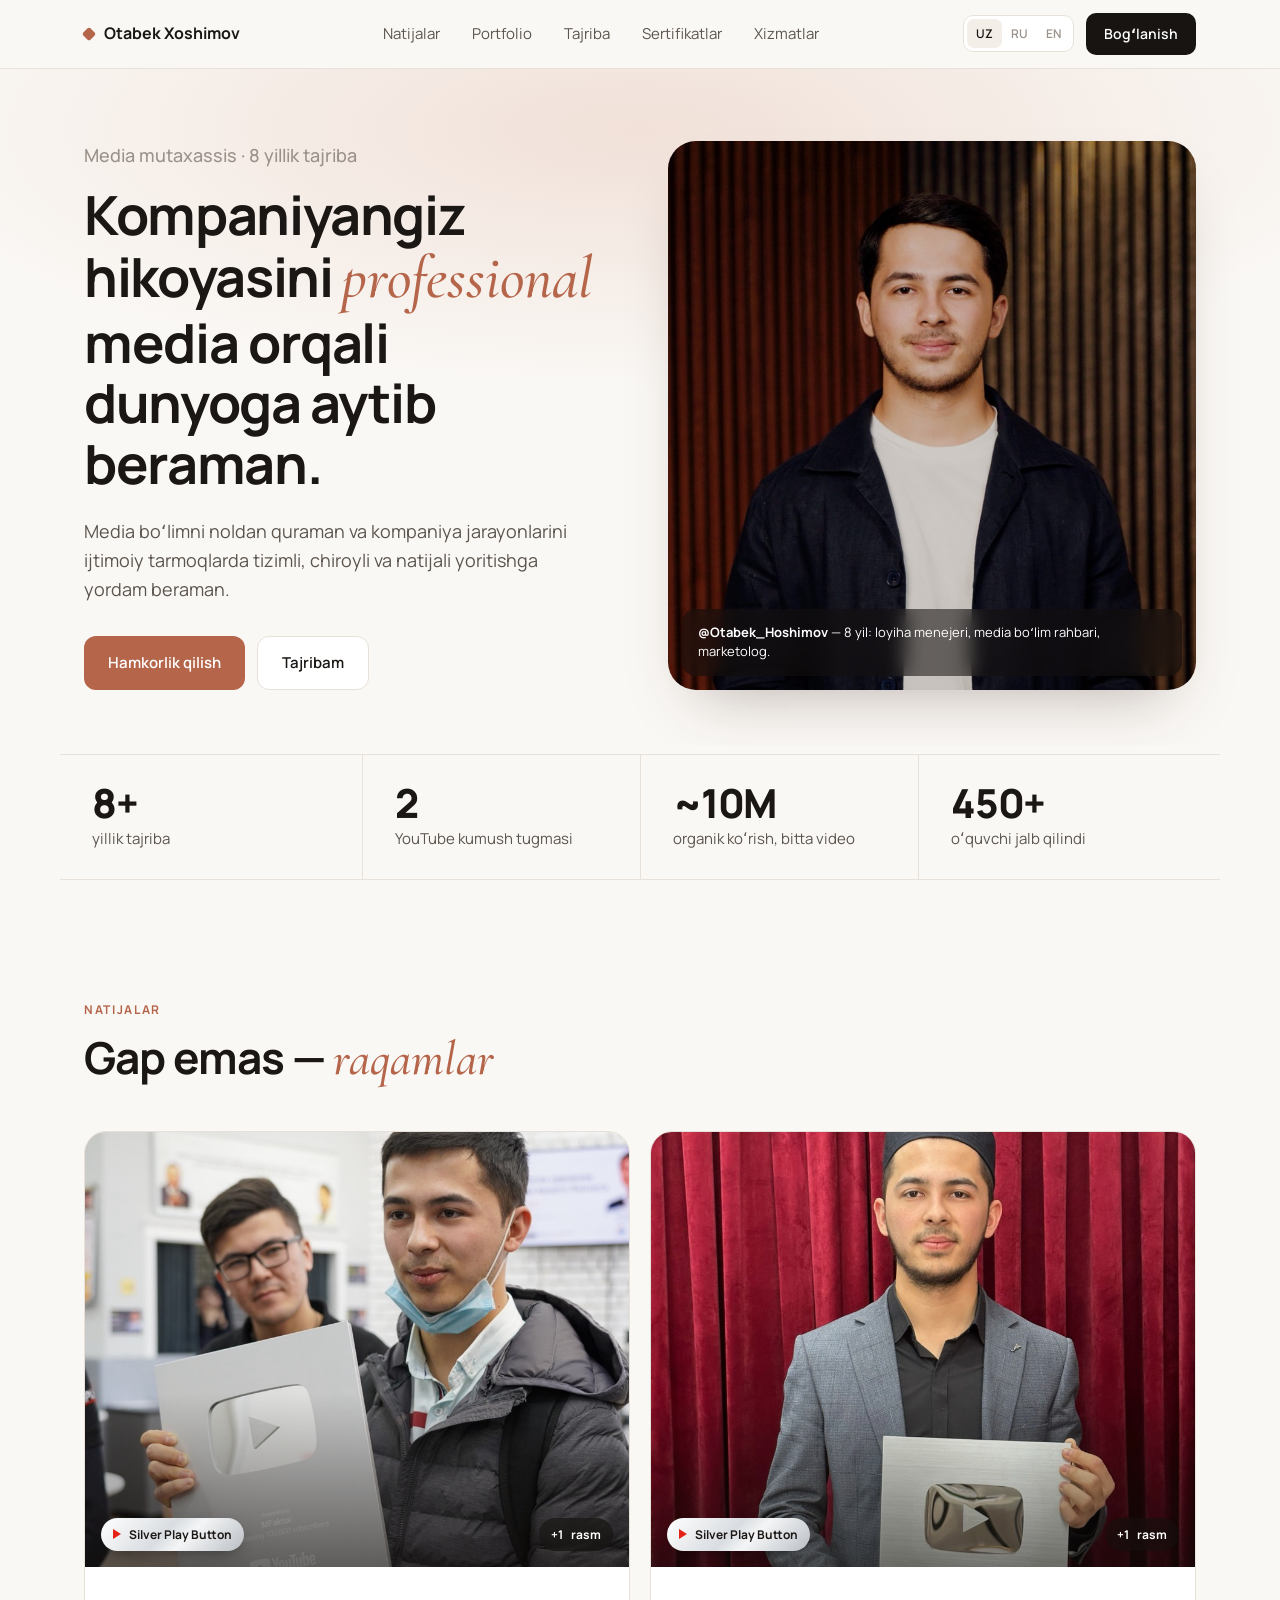
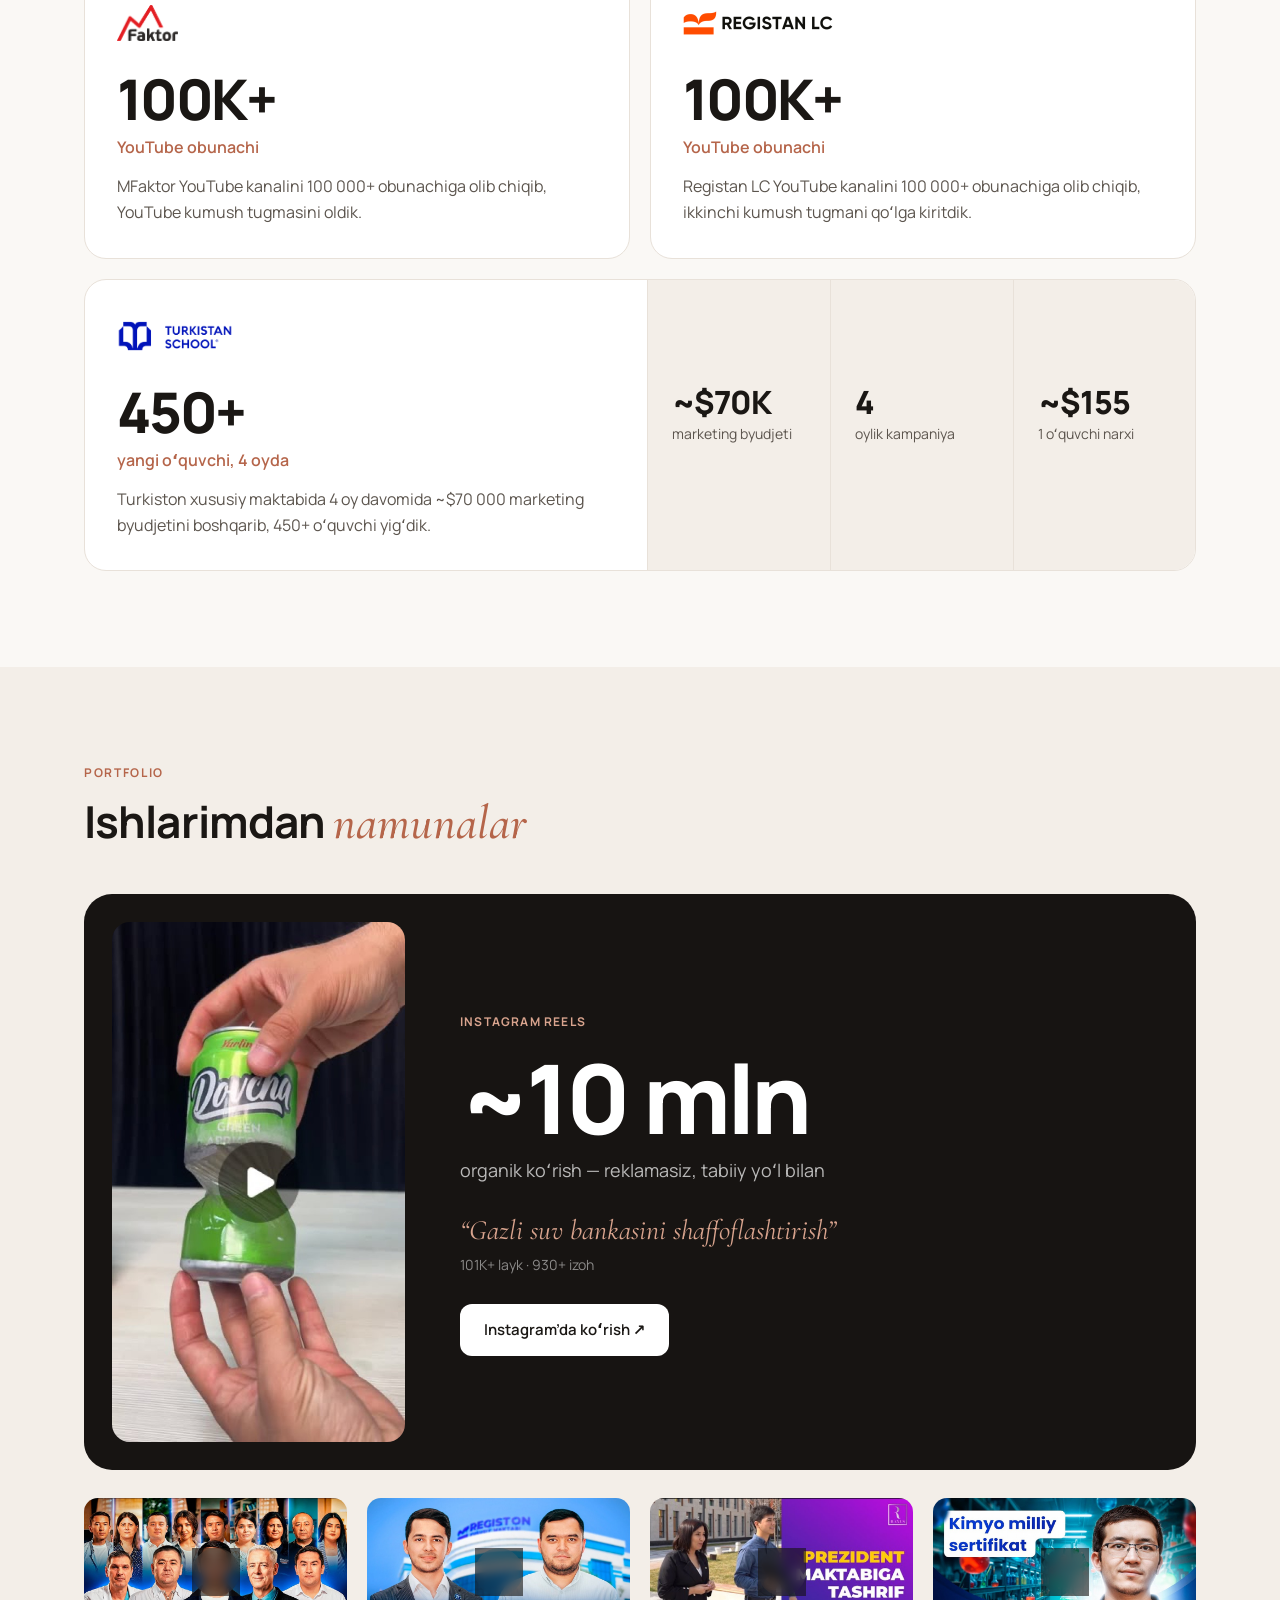
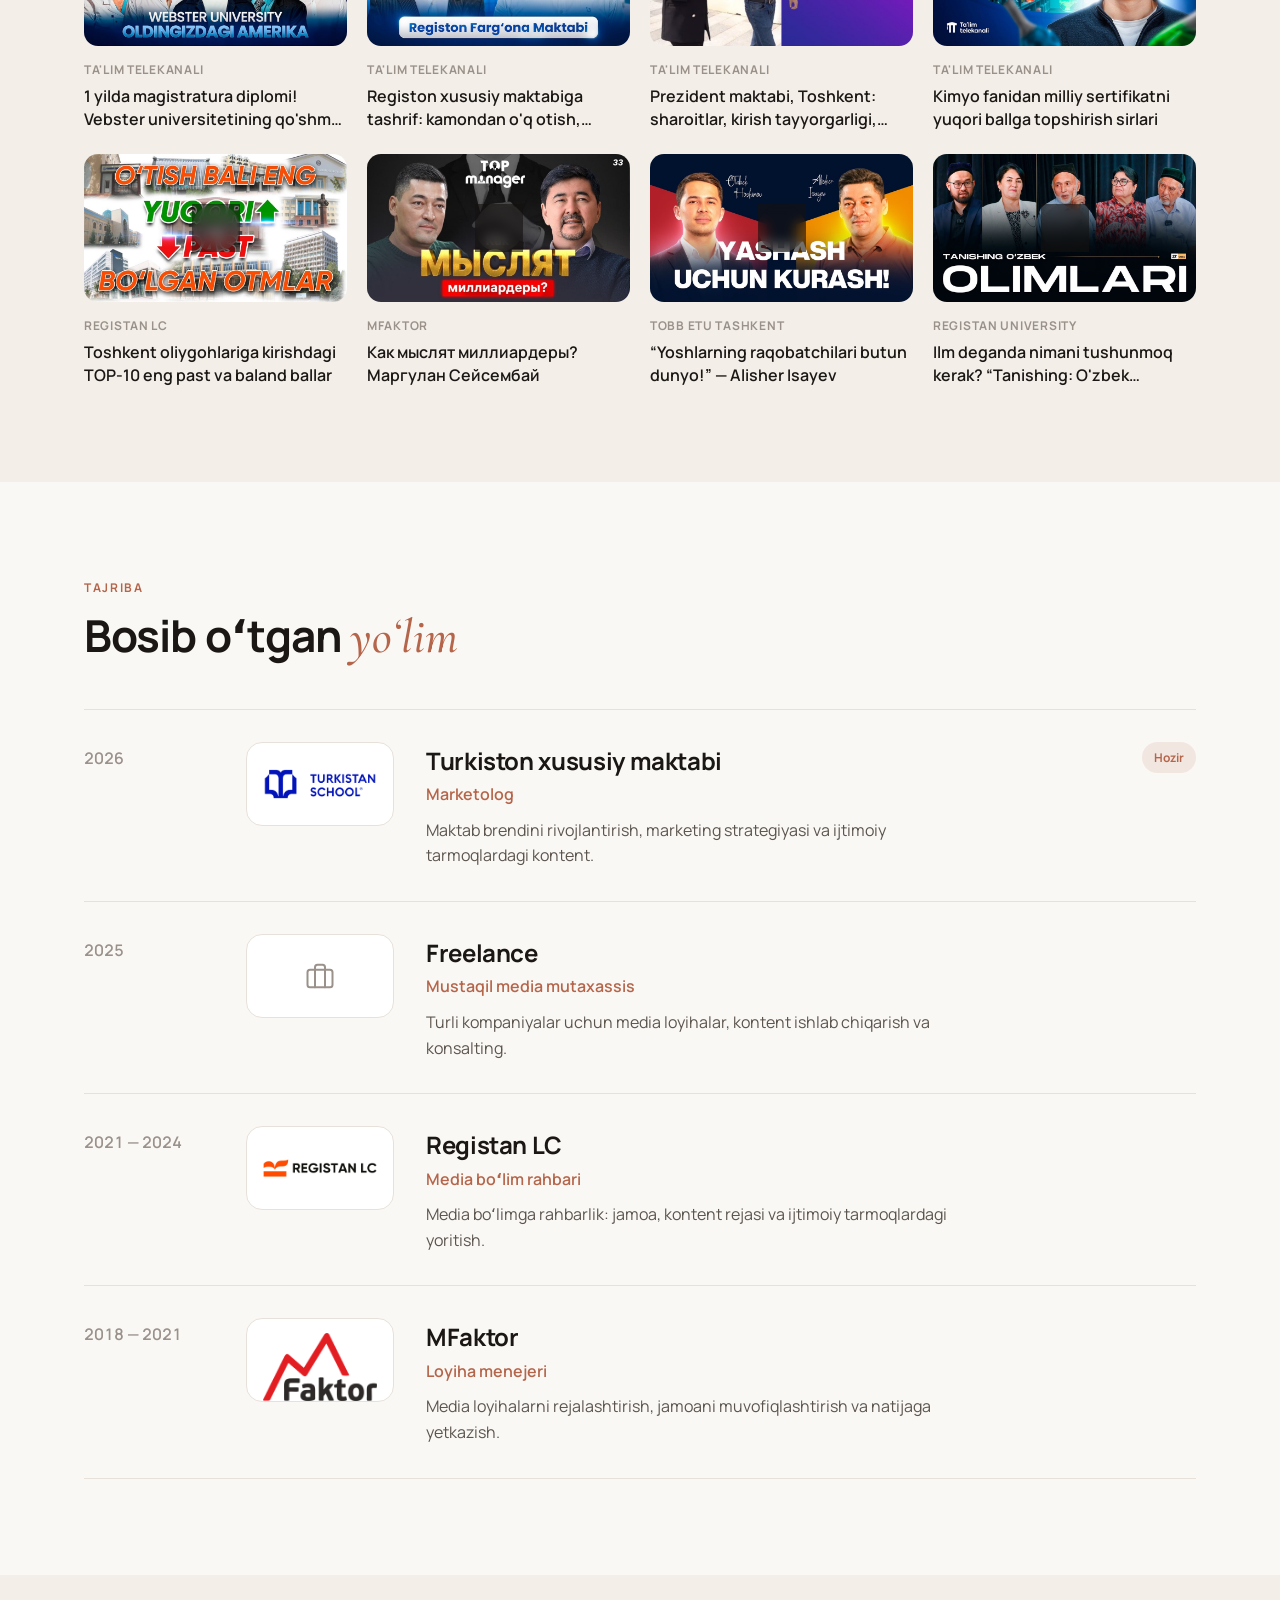
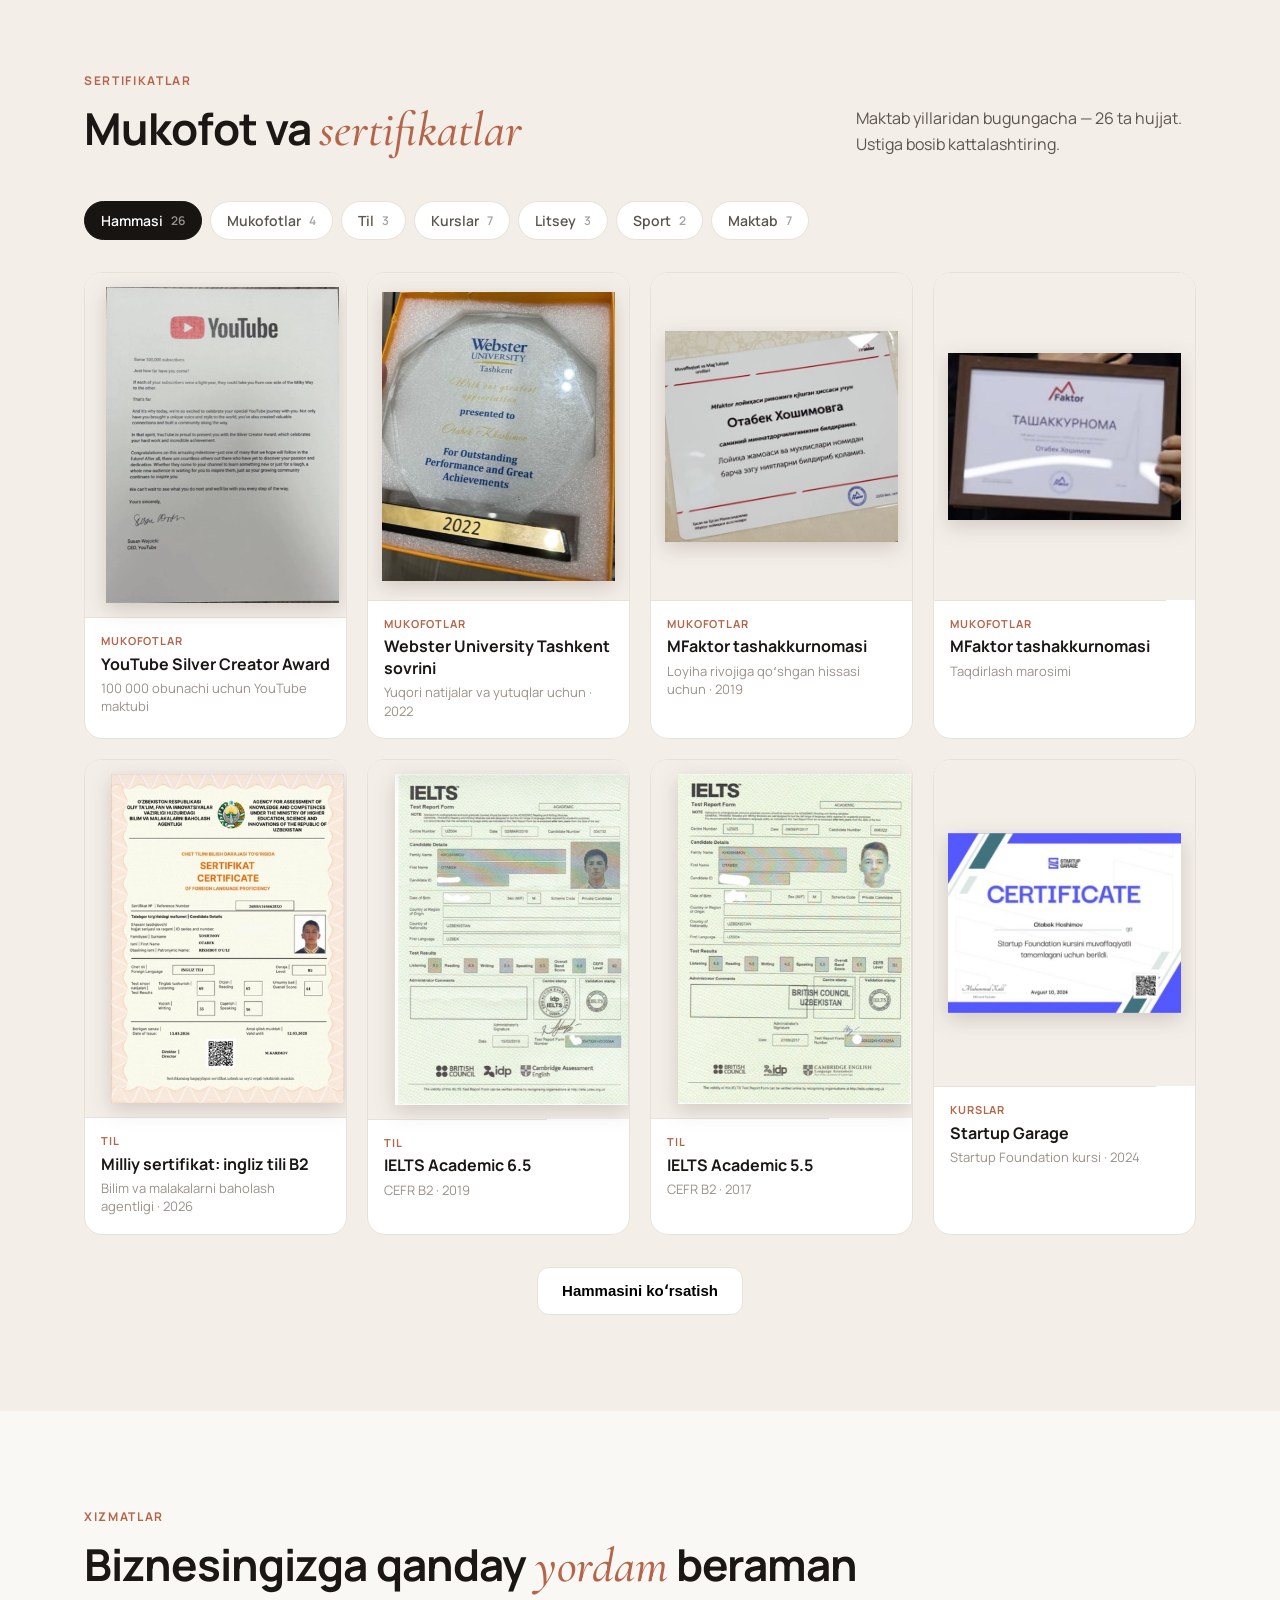
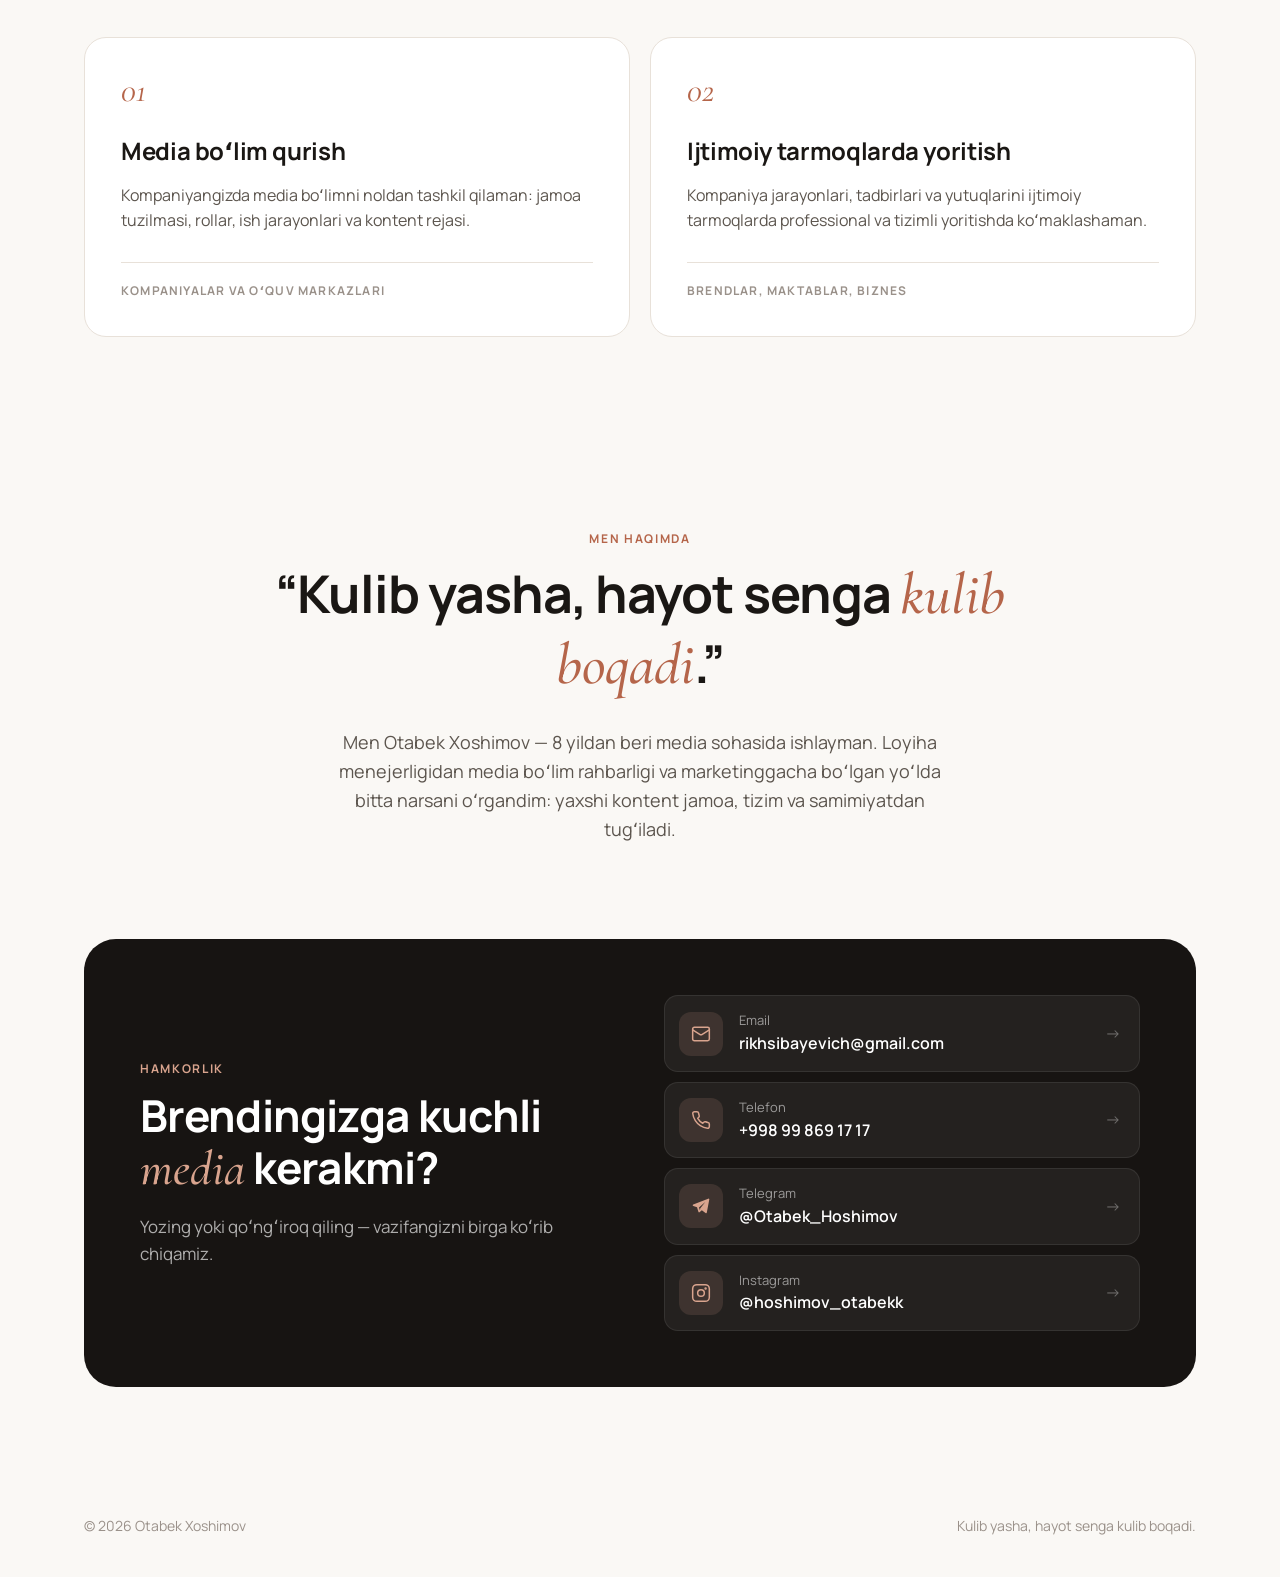
==== commit 7d0356ca: "Hero: yangi portret, balandligi matn bilan teng Yangi rasm yaqin planda qirqildi; kompyuterda rasm b" ====
--- a/index.html
+++ b/index.html
@@ -64,7 +64,7 @@
   <link rel="preconnect" href="https://fonts.googleapis.com">
   <link rel="preconnect" href="https://fonts.gstatic.com" crossorigin>
   <link href="https://fonts.googleapis.com/css2?family=Manrope:wght@400;500;600;700;800&family=Cormorant+Garamond:ital,wght@1,500;1,600&display=swap" rel="stylesheet">
-  <link rel="stylesheet" href="styles.css">
+  <link rel="stylesheet" href="styles.css?v=20261013">
 </head>
 <body>
 
@@ -104,7 +104,7 @@
           </div>
         </div>
         <figure class="portrait reveal">
-          <img src="assets/otabek.jpg" alt="Otabek Xoshimov" width="800" height="1000">
+          <img src="assets/otabek.jpg?v=2" alt="Otabek Xoshimov" width="1000" height="1000">
           <figcaption class="portrait__caption">
             <strong>@Otabek_Hoshimov</strong> — <span data-i18n="hero.caption">8 yil: loyiha menejeri, media boʻlim rahbari, marketolog.</span>
           </figcaption>
@@ -430,6 +430,6 @@
     </div>
   </div>
 
-  <script src="script.js"></script>
+  <script src="script.js?v=20261013"></script>
 </body>
 </html>
--- a/styles.css
+++ b/styles.css
@@ -161,16 +161,20 @@
 
 .portrait {
   position: relative;
+  align-self: stretch;
+  min-height: 420px;
   border-radius: 28px;
   overflow: hidden;
-  aspect-ratio: 4 / 5;
   box-shadow: 0 30px 60px -30px rgba(60, 35, 20, .35);
 }
+/* Rasm balandligi chapdagi matn balandligiga teng bo'ladi */
 .portrait img {
+  position: absolute;
+  inset: 0;
   width: 100%;
   height: 100%;
   object-fit: cover;
-  object-position: 50% 30%;
+  object-position: 50% 22%;
 }
 .portrait__caption {
   position: absolute;
@@ -655,7 +659,7 @@
   .nav__links { display: none; }
   .hero { padding-top: 40px; }
   .hero__grid { grid-template-columns: 1fr; gap: 40px; }
-  .portrait { max-width: 520px; }
+  .portrait { max-width: 520px; min-height: 0; aspect-ratio: 1 / 1; }
   .cta { grid-template-columns: 1fr; padding: 40px 28px; }
   .job { grid-template-columns: 100px 120px 1fr auto; gap: 24px; }
   .job__logo { width: 120px; height: 72px; }
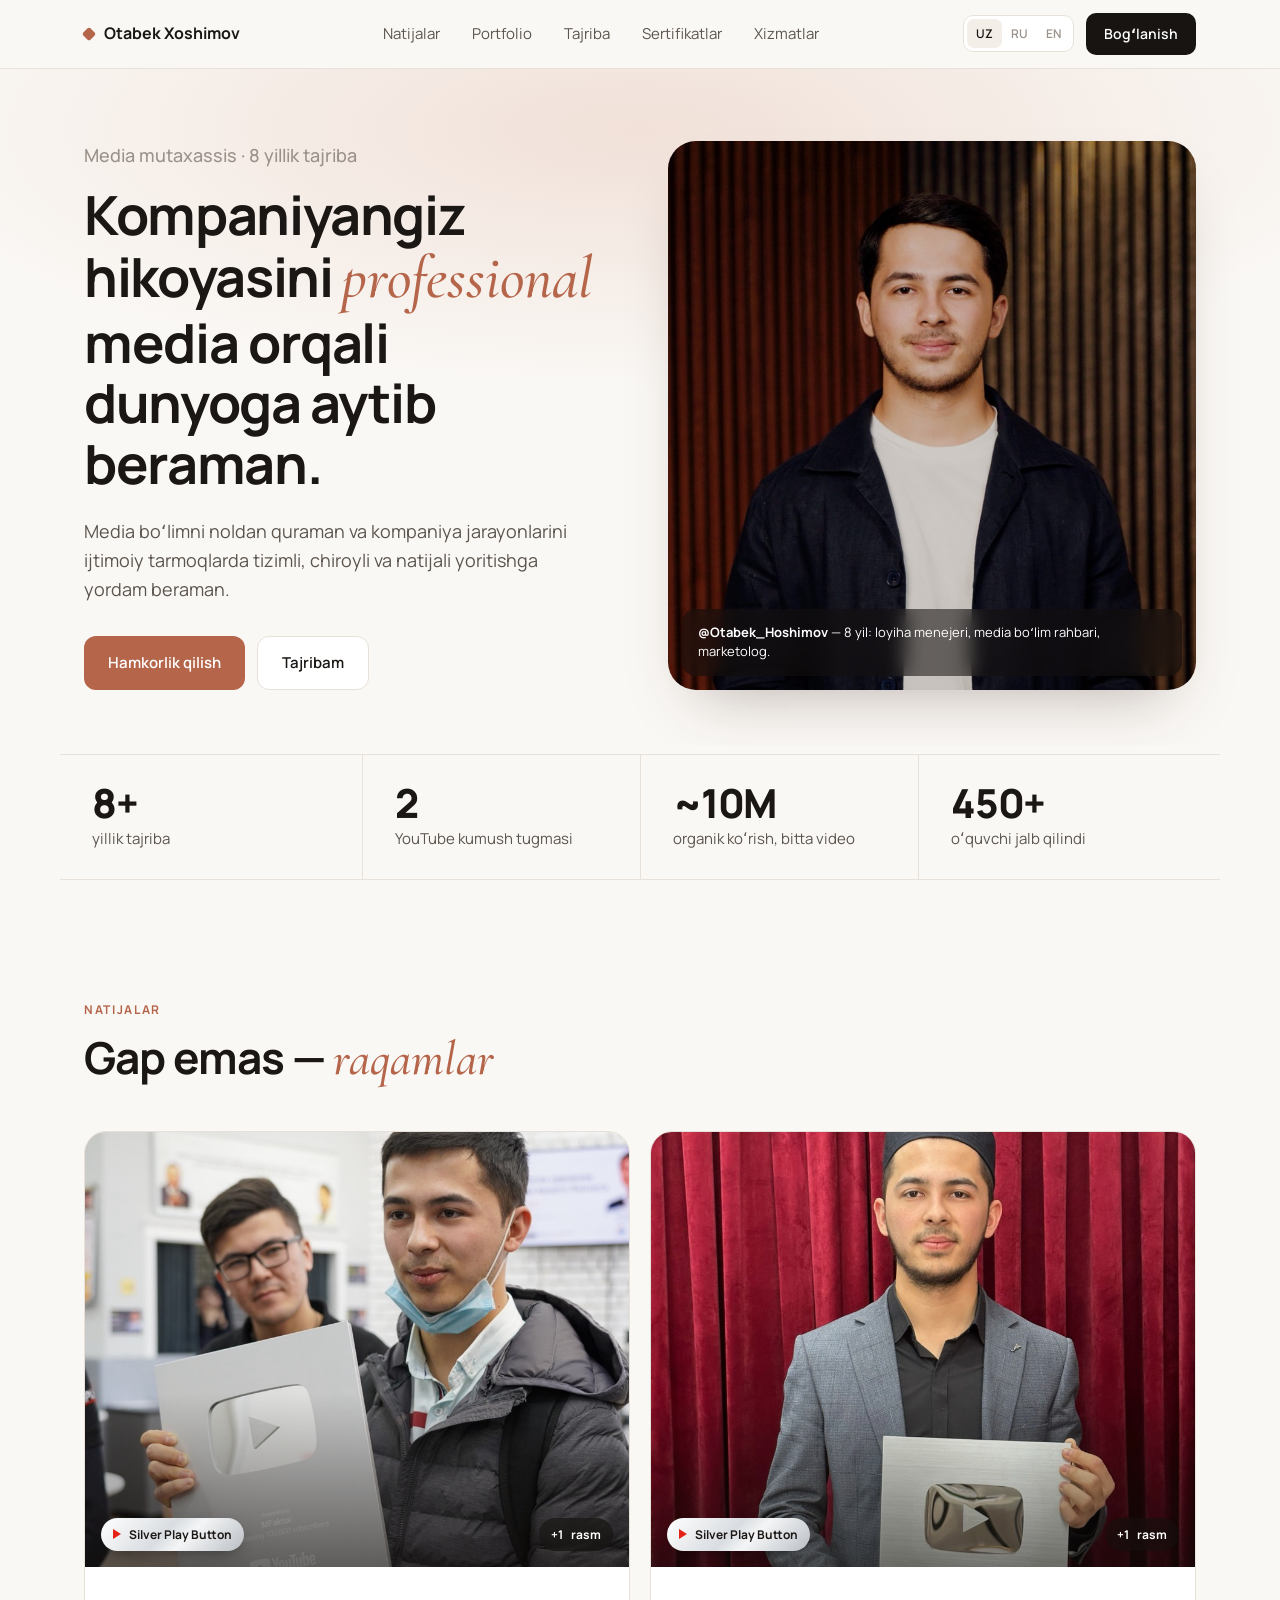
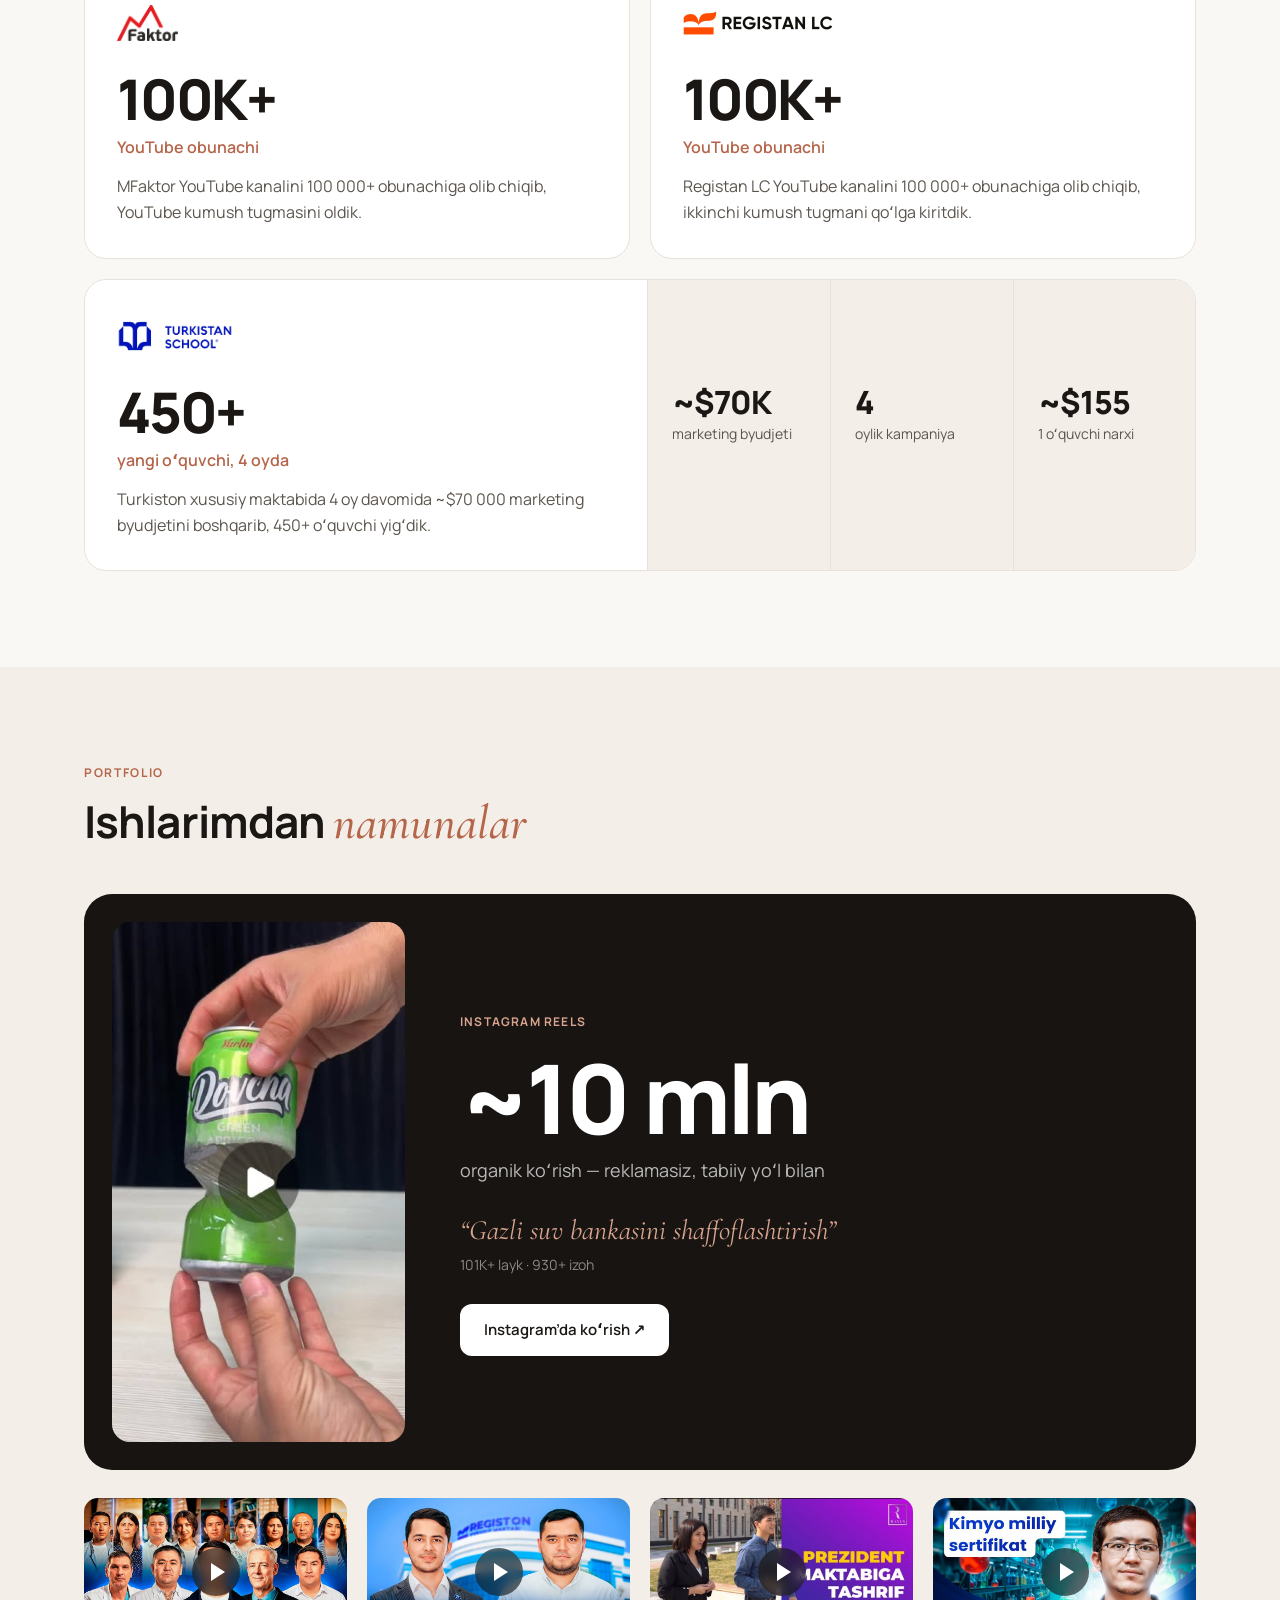
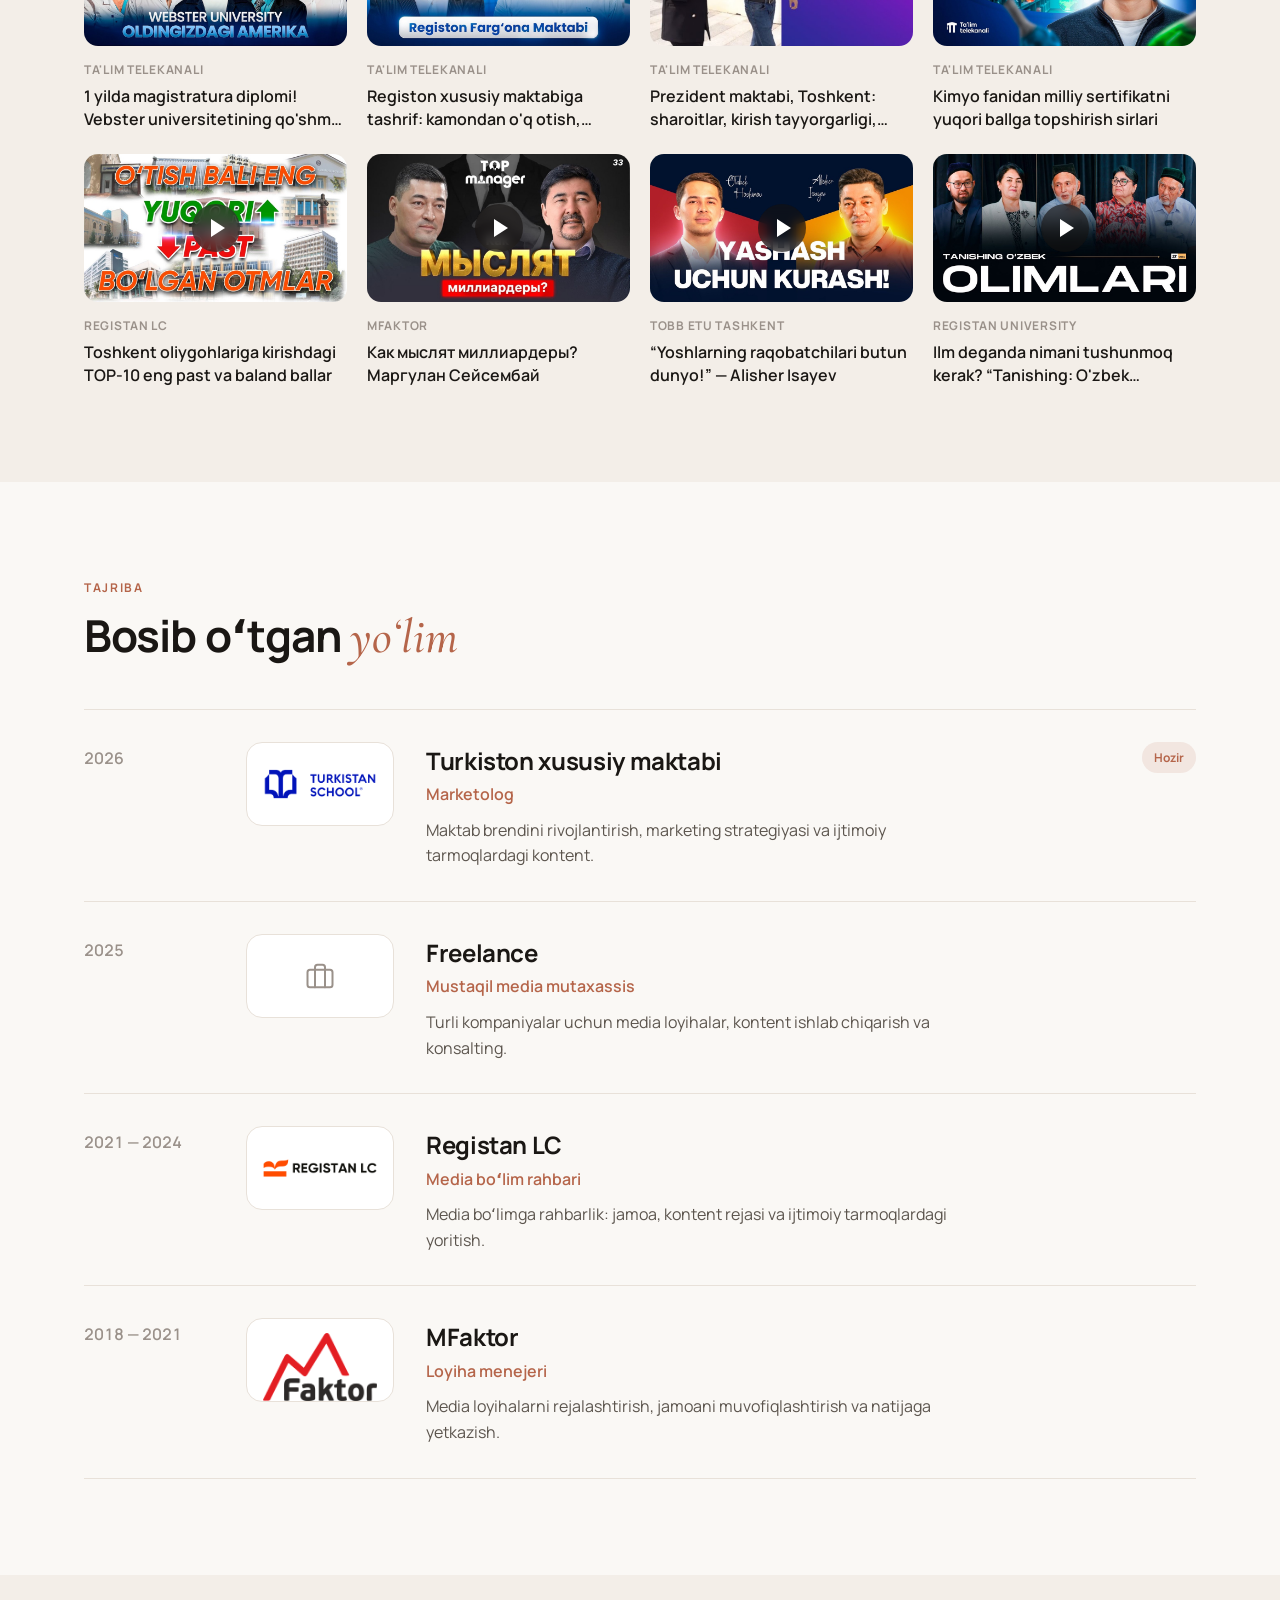
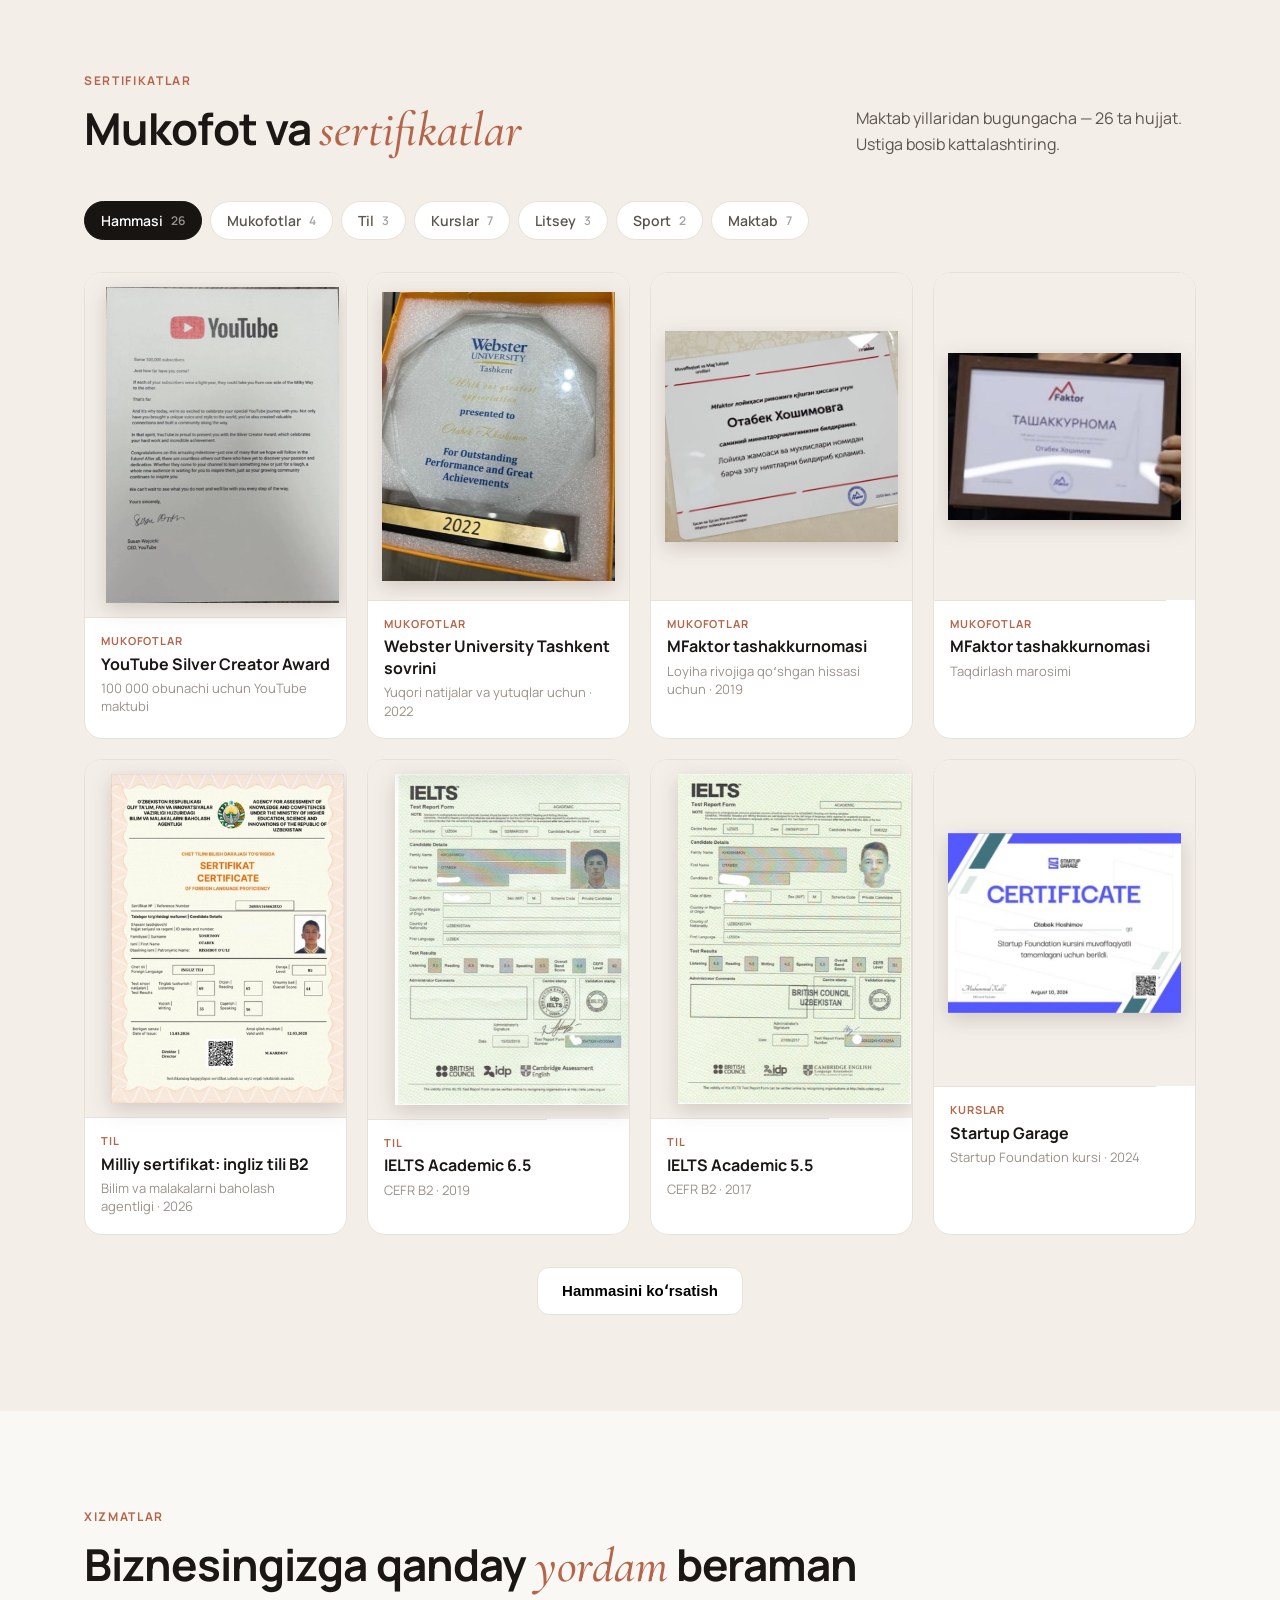
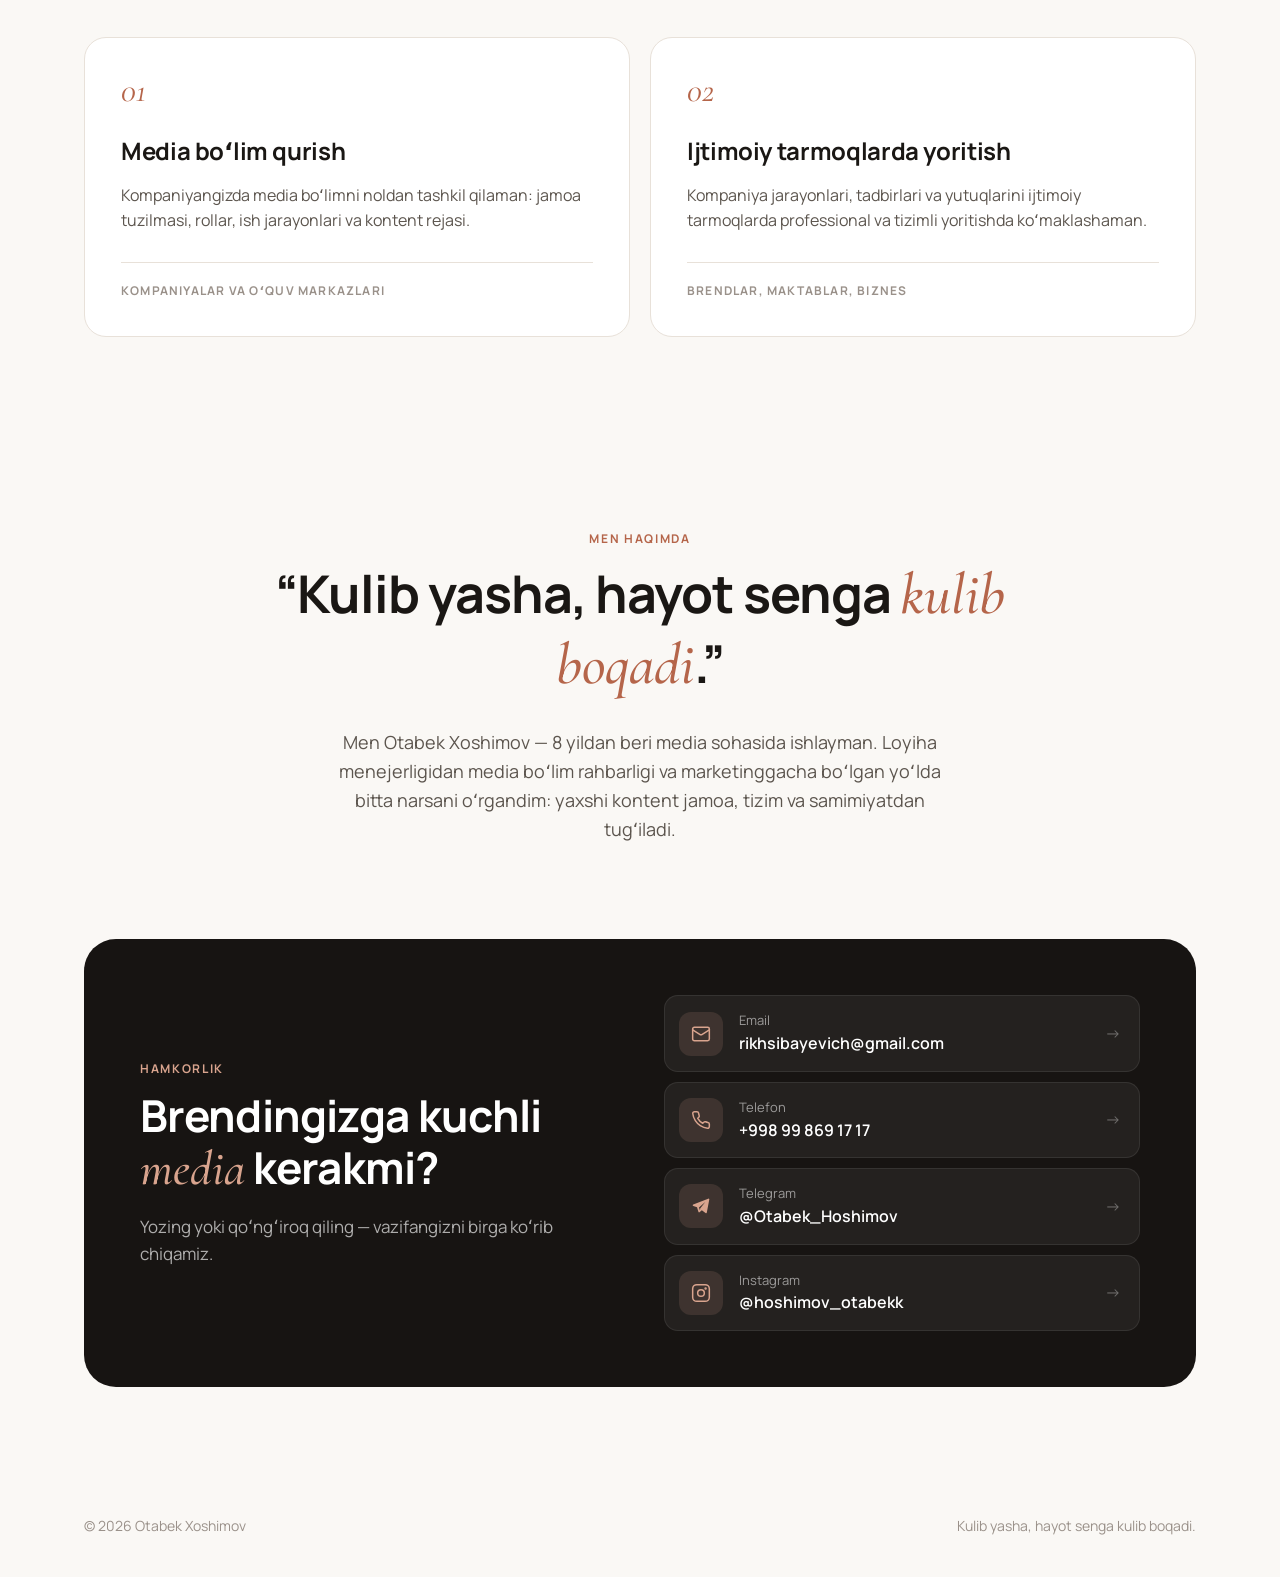
==== commit fd8f3dc9: "Google Analytics 4 ulandi (G-YG4E990CD5) Co-Authored-By: Claude Opus 5.5 <noreply@anthropic.com>" ====
--- a/index.html
+++ b/index.html
@@ -17,14 +17,14 @@
   <meta property="og:url" content="https://okhashimov.uz/">
   <meta property="og:title" content="Otabek Xoshimov — Media mutaxassis">
   <meta property="og:description" content="8 yillik tajriba · 2 ta YouTube kumush tugmasi · ~10 mln organik koʻrish. Media boʻlim qurish va YouTube rivojlantirish.">
-  <meta property="og:image" content="https://okhashimov.uz/assets/og-image.jpg">
+  <meta property="og:image" content="https://okhashimov.uz/assets/og-image.jpg?v=2">
   <meta property="og:image:width" content="1200">
   <meta property="og:image:height" content="630">
   <meta property="og:locale" content="uz_UZ">
   <meta name="twitter:card" content="summary_large_image">
   <meta name="twitter:title" content="Otabek Xoshimov — Media mutaxassis">
   <meta name="twitter:description" content="8 yillik tajriba · 2 ta YouTube kumush tugmasi · ~10 mln organik koʻrish.">
-  <meta name="twitter:image" content="https://okhashimov.uz/assets/og-image.jpg">
+  <meta name="twitter:image" content="https://okhashimov.uz/assets/og-image.jpg?v=2">
 
   <!-- Google uchun tuzilgan ma'lumot (Person) -->
   <script type="application/ld+json">
@@ -51,15 +51,14 @@
   }
   </script>
 
-  <!-- Statistika (Google Analytics 4). Ulash uchun: G-XXXXXXXXXX ni o'z ID'ingizga almashtirib, izohdan chiqaring.
-  <script async src="https://www.googletagmanager.com/gtag/js?id=G-XXXXXXXXXX"></script>
+  <!-- Statistika: Google Analytics 4 -->
+  <script async src="https://www.googletagmanager.com/gtag/js?id=G-YG4E990CD5"></script>
   <script>
     window.dataLayer = window.dataLayer || [];
     function gtag(){dataLayer.push(arguments);}
     gtag('js', new Date());
-    gtag('config', 'G-XXXXXXXXXX');
+    gtag('config', 'G-YG4E990CD5');
   </script>
-  -->
 
   <link rel="preconnect" href="https://fonts.googleapis.com">
   <link rel="preconnect" href="https://fonts.gstatic.com" crossorigin>
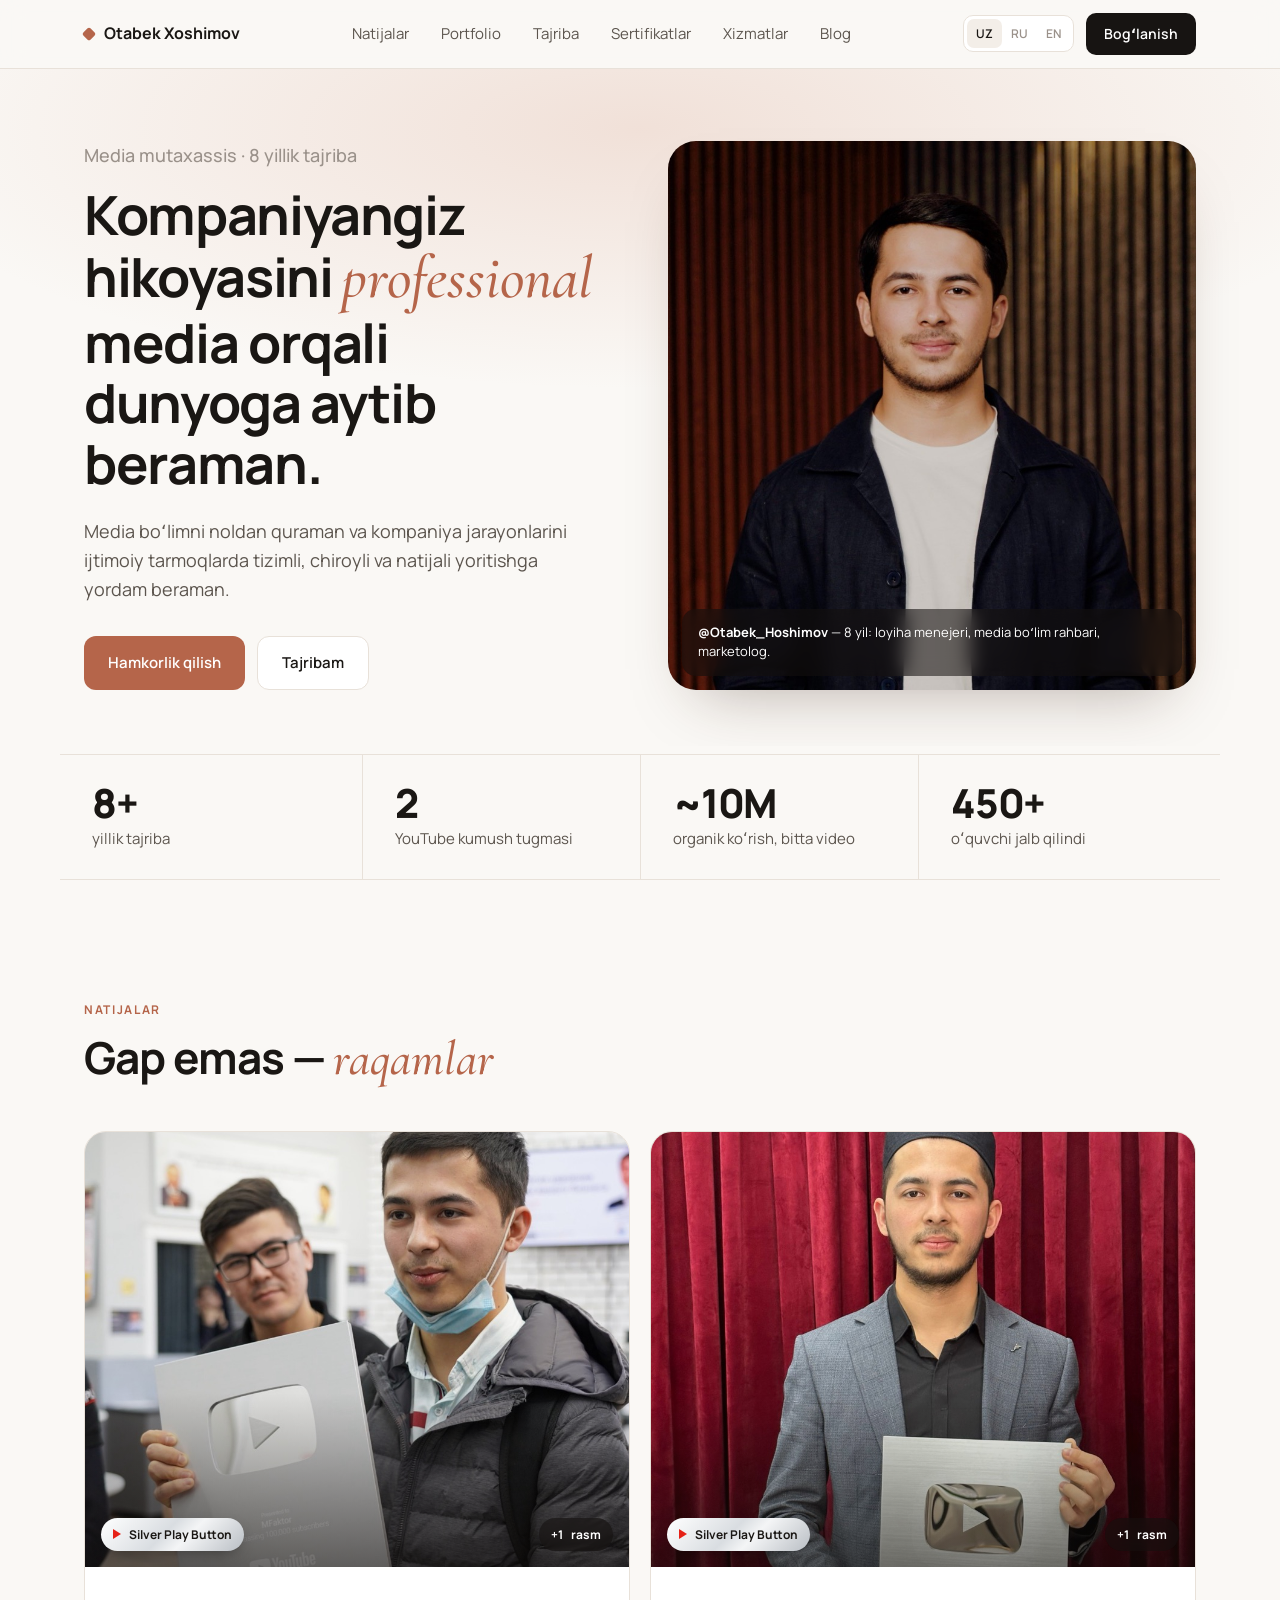
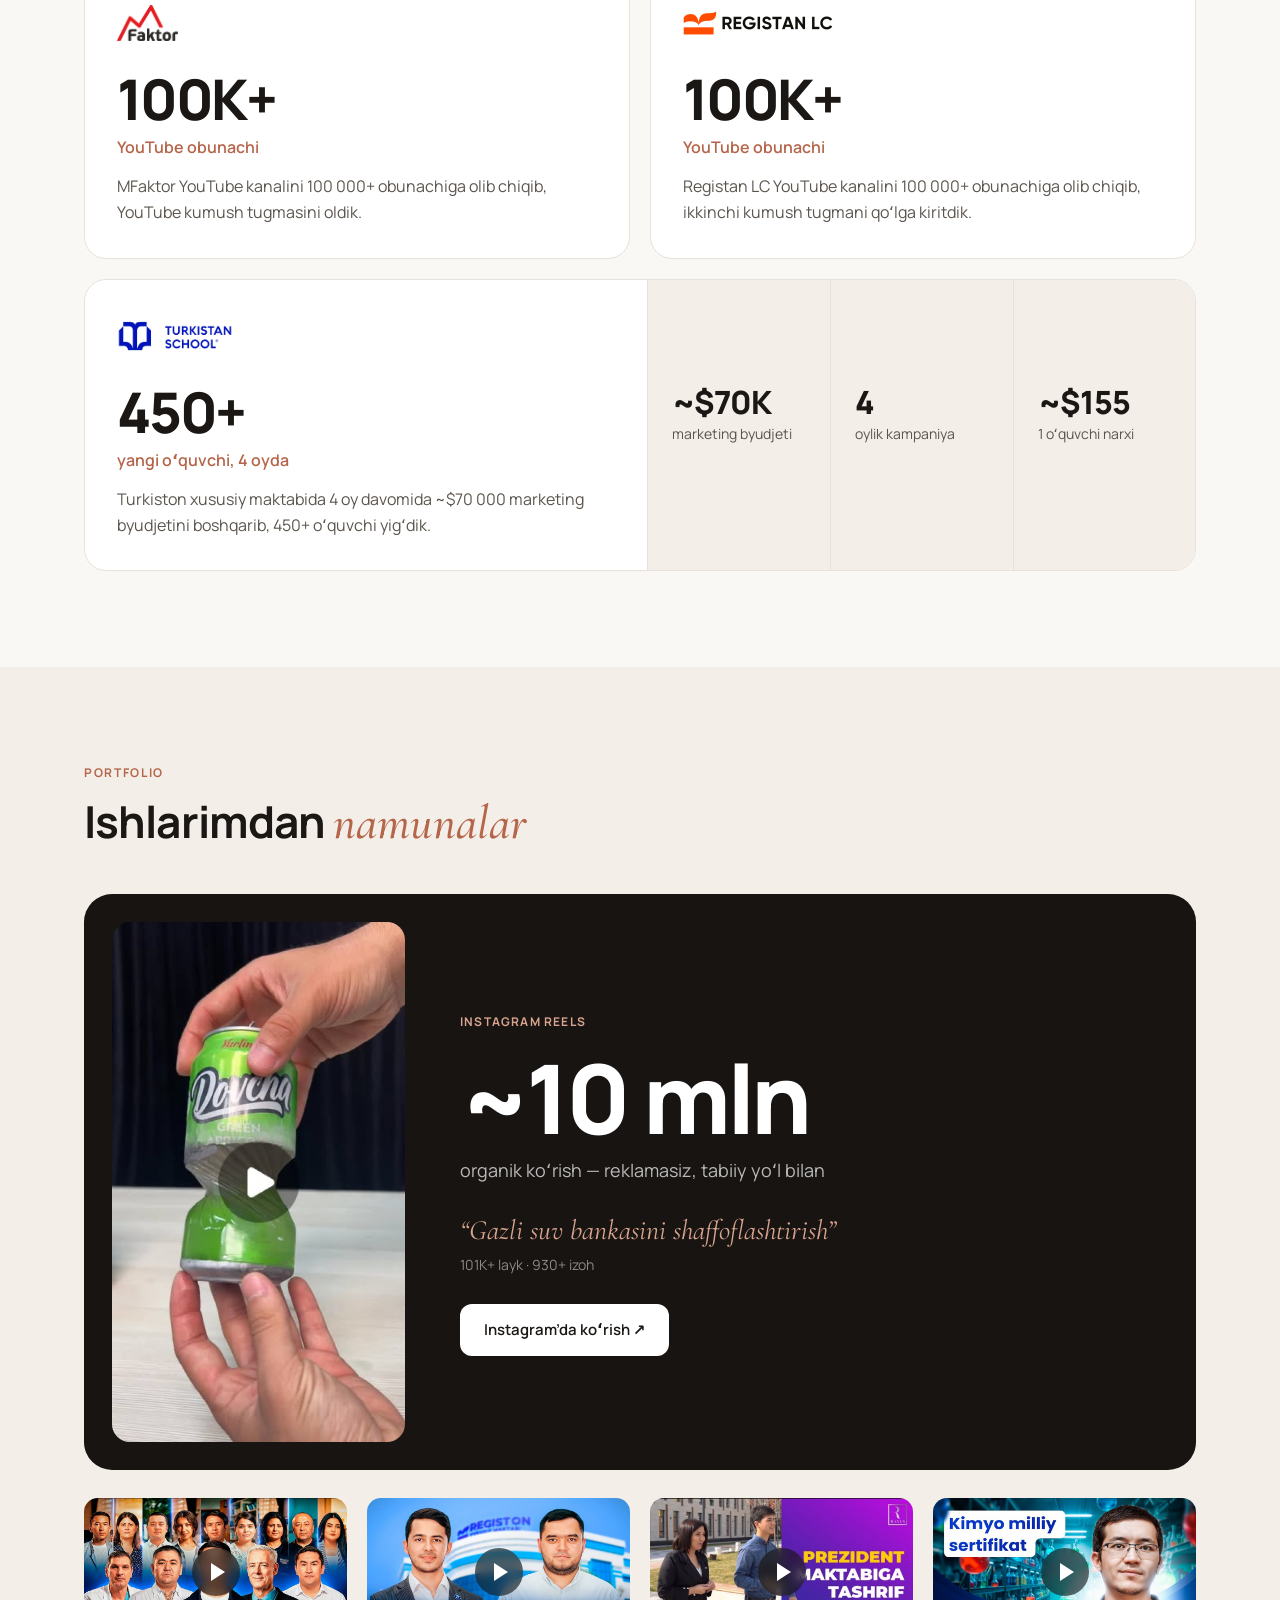
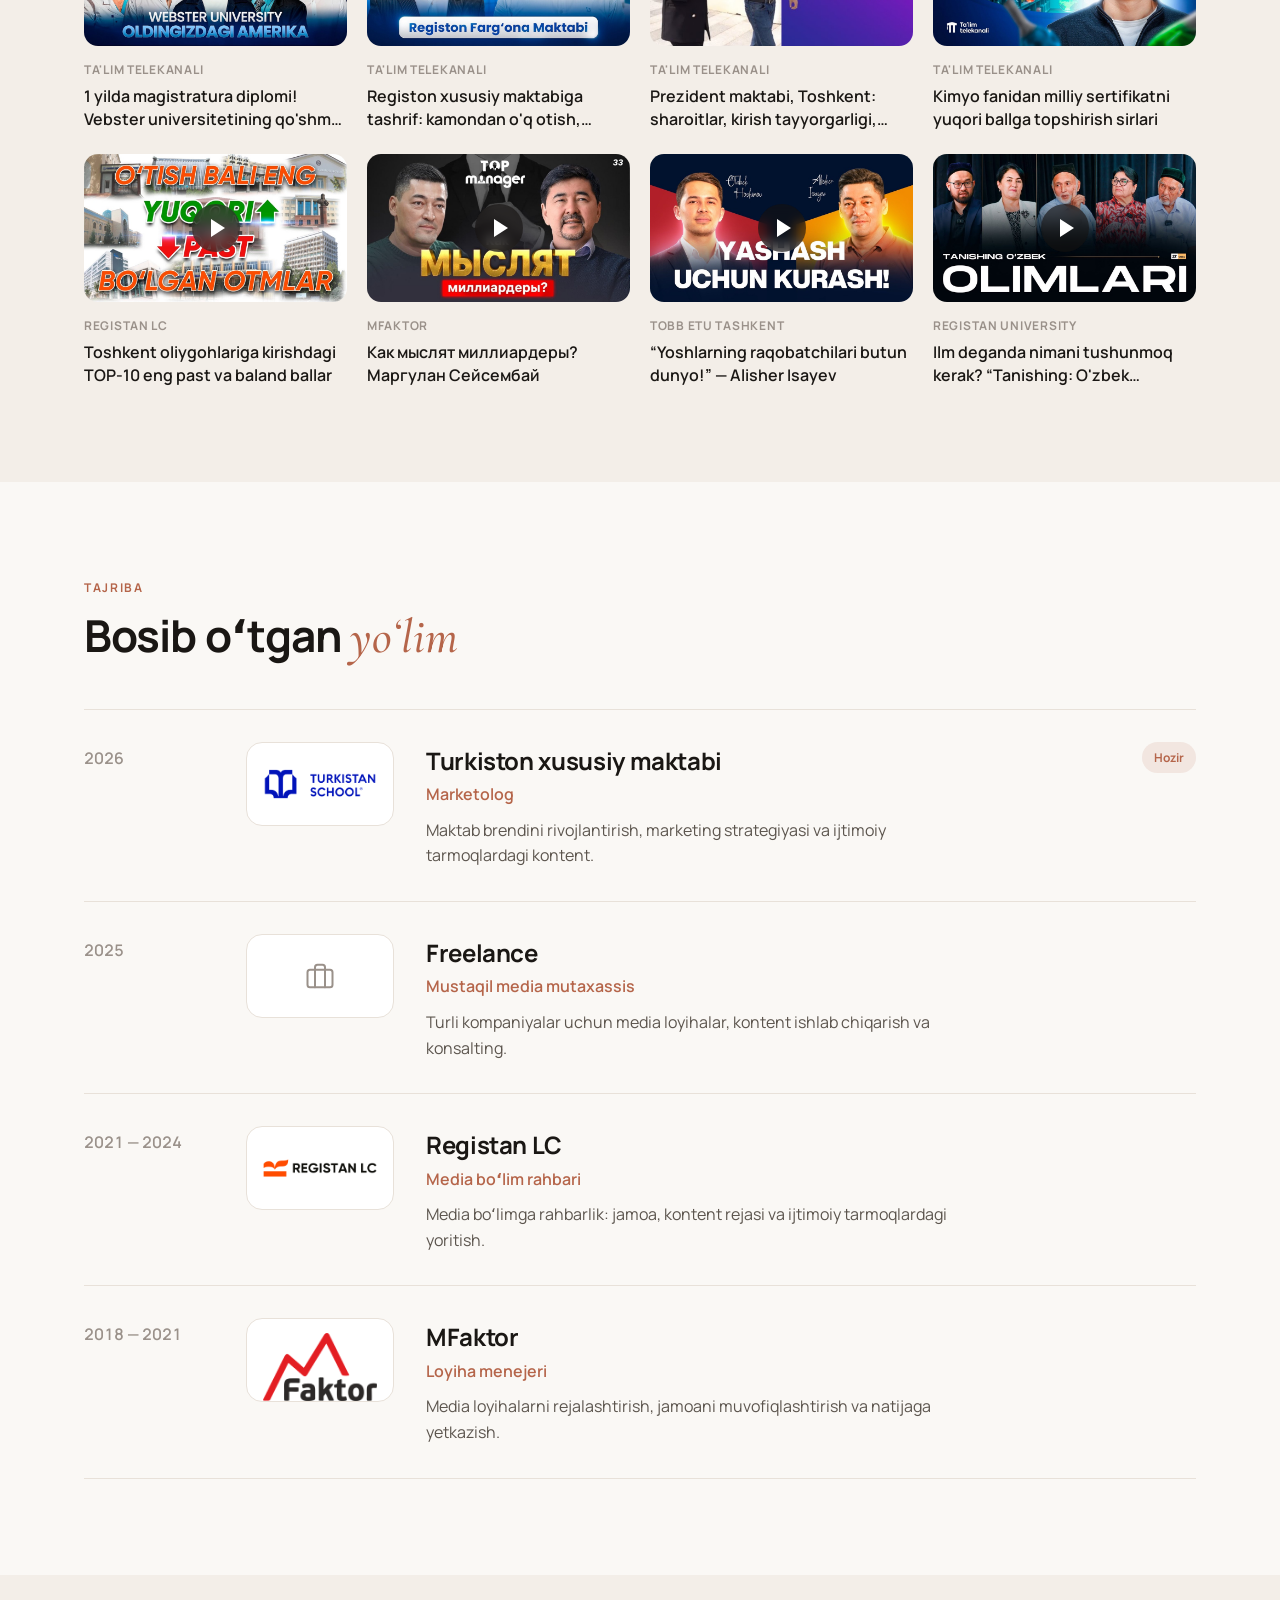
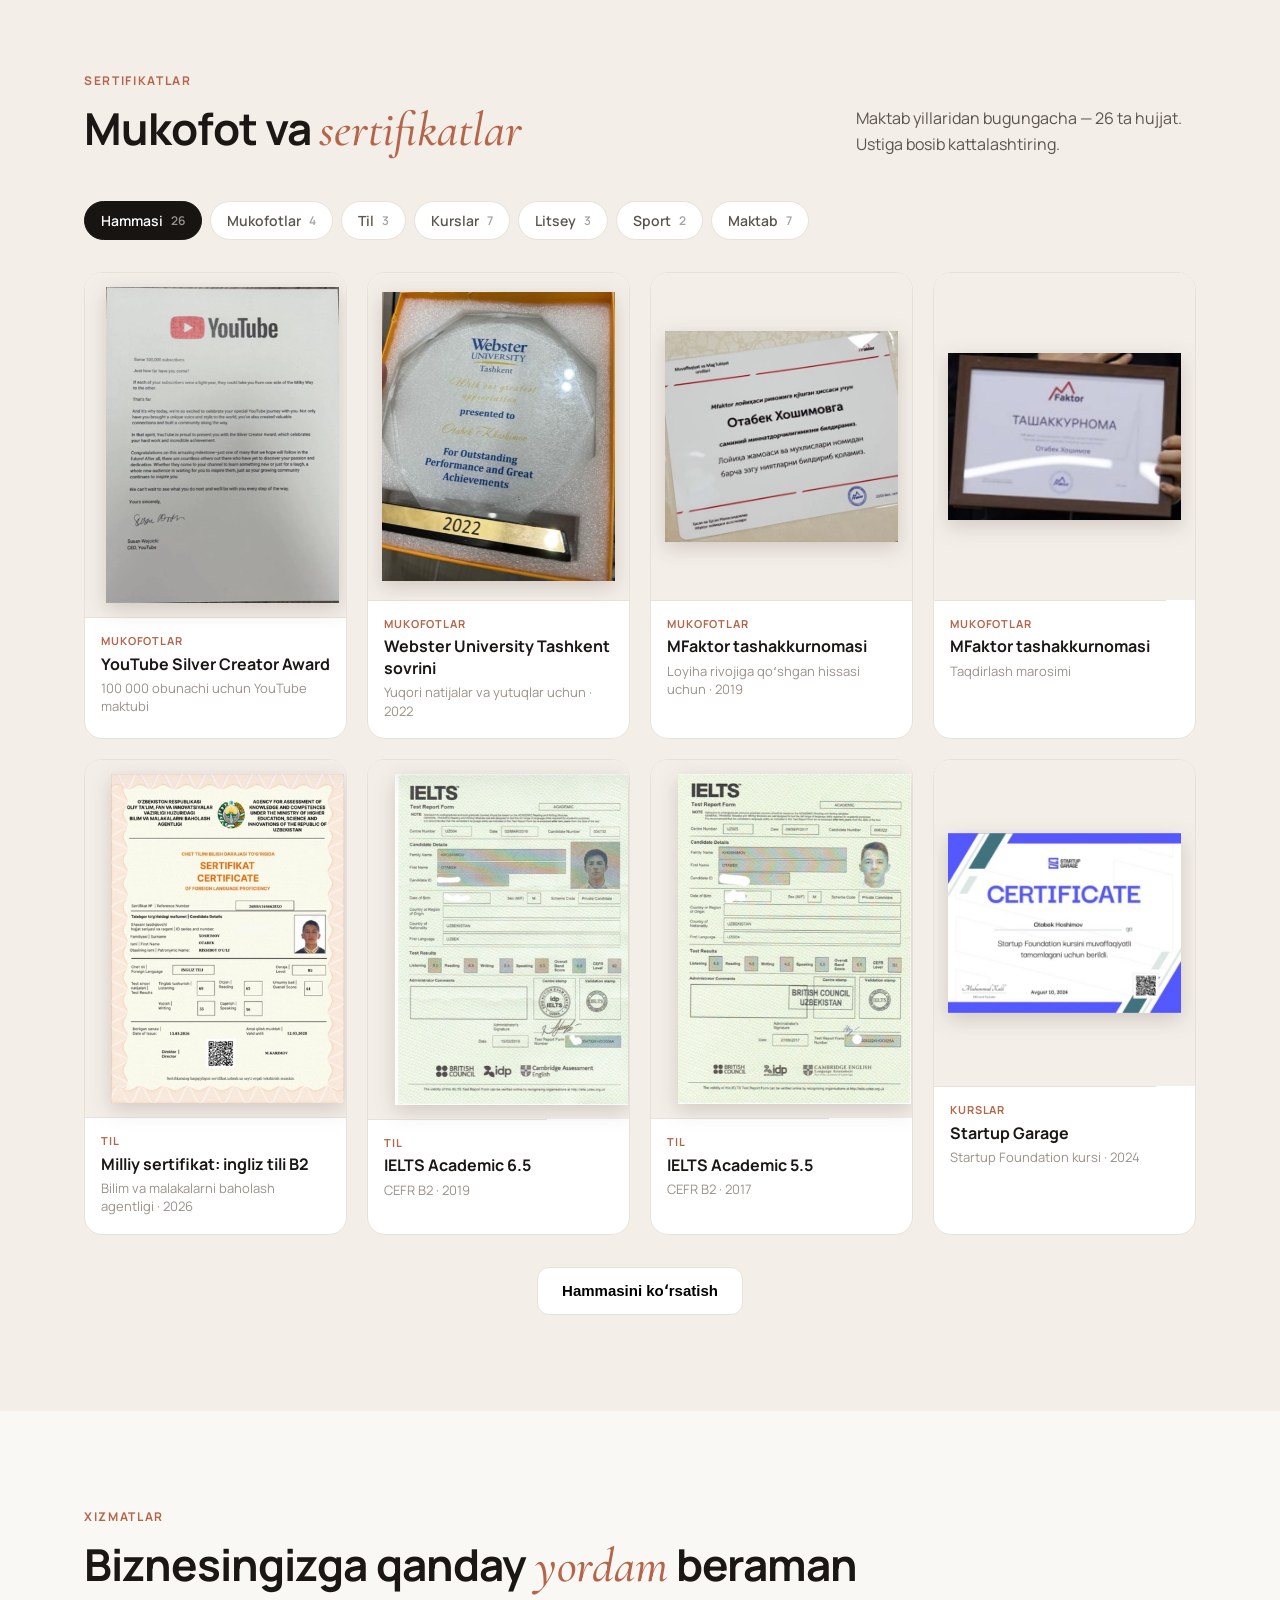
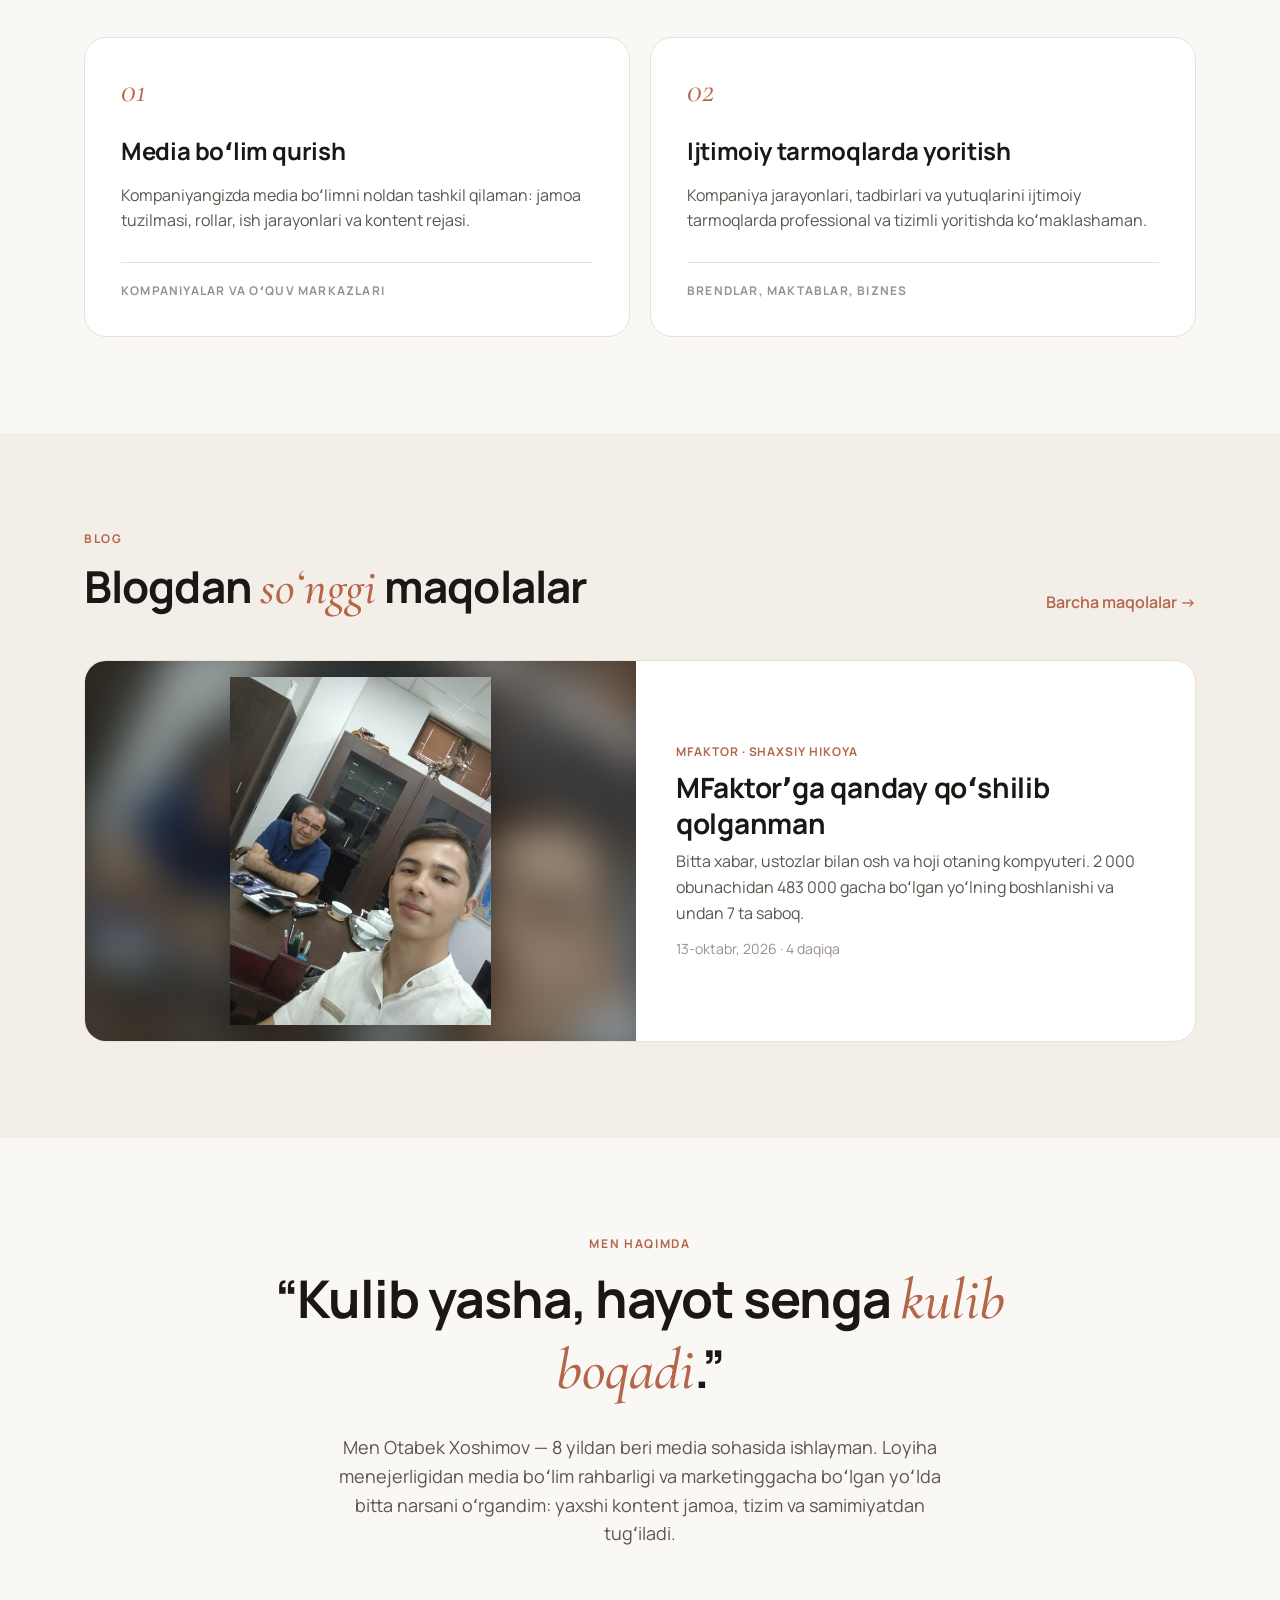
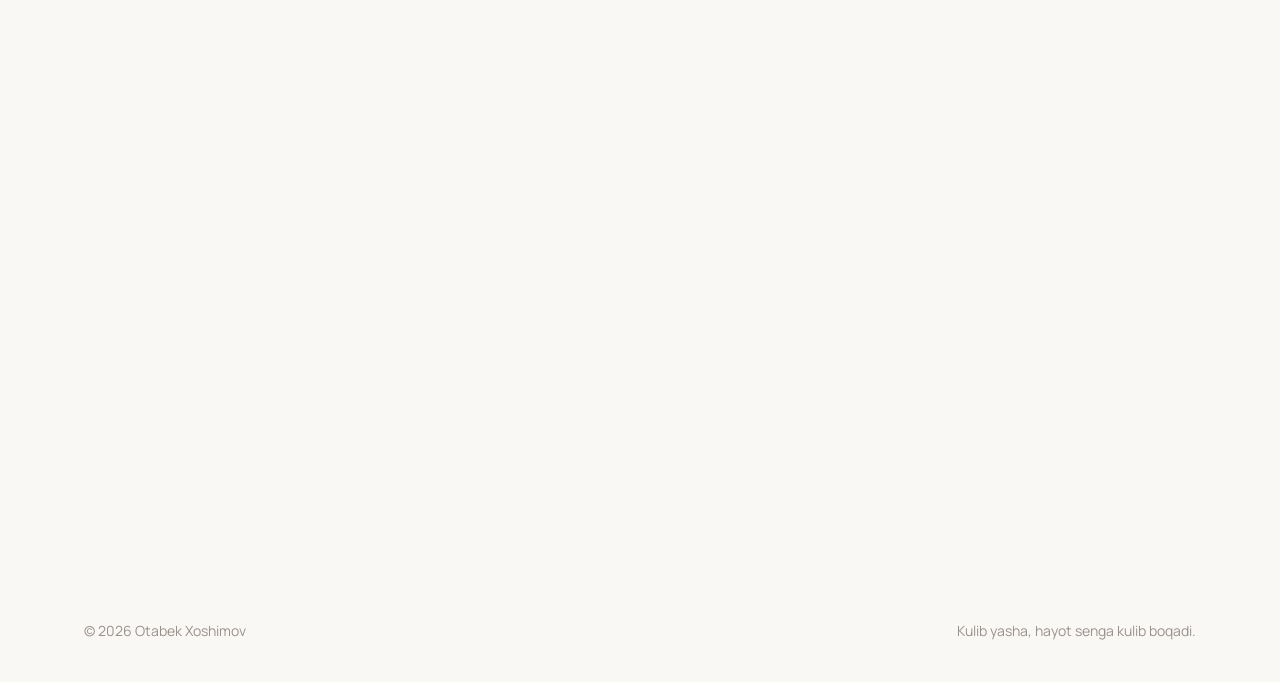
==== commit 39aef5a9: "Blog: birinchi maqola 'MFaktor'ga qanday qo'shilib qolganman' Blog sahifasi (/blog/), maqola sahifas" ====
--- a/index.html
+++ b/index.html
@@ -63,7 +63,7 @@
   <link rel="preconnect" href="https://fonts.googleapis.com">
   <link rel="preconnect" href="https://fonts.gstatic.com" crossorigin>
   <link href="https://fonts.googleapis.com/css2?family=Manrope:wght@400;500;600;700;800&family=Cormorant+Garamond:ital,wght@1,500;1,600&display=swap" rel="stylesheet">
-  <link rel="stylesheet" href="styles.css?v=20261013">
+  <link rel="stylesheet" href="styles.css?v=20261013c">
 </head>
 <body>
 
@@ -76,6 +76,7 @@
         <a href="#experience" data-i18n="nav.experience">Tajriba</a>
         <a href="#certificates" data-i18n="nav.certs">Sertifikatlar</a>
         <a href="#services" data-i18n="nav.services">Xizmatlar</a>
+        <a href="blog/" data-i18n="nav.blog">Blog</a>
       </nav>
       <div class="nav__actions">
         <div class="lang" role="group" aria-label="Language">
@@ -345,6 +346,30 @@
       </div>
     </section>
 
+    <!-- Blog -->
+    <section class="section section--tint" id="blog">
+      <div class="container">
+        <div class="section__head blog-home__head reveal">
+          <div>
+            <p class="eyebrow" data-i18n="blog.eyebrow">Blog</p>
+            <h2 class="section__title" data-i18n-html="blog.title">Blogdan <em>soʻnggi</em> maqolalar</h2>
+          </div>
+          <a class="link-arrow" href="blog/" data-i18n="blog.all">Barcha maqolalar →</a>
+        </div>
+        <div class="posts">
+          <a class="post post--wide reveal" href="blog/mfaktor/">
+            <span class="post__img post__img--fit" style="--bg: url(blog/mfaktor/ustoz-bilan.jpg)"><img src="blog/mfaktor/ustoz-bilan.jpg" alt="" loading="lazy" width="900" height="1200"></span>
+            <span class="post__body">
+              <span class="post__tag">MFaktor · Shaxsiy hikoya</span>
+              <span class="post__title">MFaktorʼga qanday qoʻshilib qolganman</span>
+              <span class="post__excerpt">Bitta xabar, ustozlar bilan osh va hoji otaning kompyuteri. 2 000 obunachidan 483 000 gacha boʻlgan yoʻlning boshlanishi va undan 7 ta saboq.</span>
+              <span class="post__meta"><time datetime="2026-10-13">13-oktabr, 2026</time> · 4 daqiqa</span>
+            </span>
+          </a>
+        </div>
+      </div>
+    </section>
+
     <!-- About / motto -->
     <section class="section" id="about">
       <div class="container about reveal">
@@ -429,6 +454,6 @@
     </div>
   </div>
 
-  <script src="script.js?v=20261013"></script>
+  <script src="script.js?v=20261013b"></script>
 </body>
 </html>
--- a/styles.css
+++ b/styles.css
@@ -644,6 +644,148 @@
 }
 .modal__caption[hidden] { display: none; }
 .modal--photo .modal__frame { height: min(74vh, 740px); }
+
+/* Blog: post cards */
+.nav__links a[aria-current="page"] { color: var(--ink); font-weight: 600; }
+.posts { display: grid; grid-template-columns: repeat(2, 1fr); gap: 24px; }
+.post {
+  display: flex;
+  flex-direction: column;
+  background: var(--surface);
+  border: 1px solid var(--line);
+  border-radius: var(--radius);
+  overflow: hidden;
+  transition: transform .25s ease, box-shadow .25s ease;
+}
+.post:hover { transform: translateY(-3px); box-shadow: 0 20px 40px -24px rgba(60, 35, 20, .28); }
+.post__img { display: block; aspect-ratio: 1200 / 630; overflow: hidden; background: var(--line); }
+.post__img img { width: 100%; height: 100%; object-fit: cover; transition: transform .5s ease; }
+.post:hover .post__img img { transform: scale(1.03); }
+.post__body { display: flex; flex-direction: column; gap: 8px; padding: 24px 26px 28px; }
+.post__tag { font-size: 12px; font-weight: 700; letter-spacing: .08em; text-transform: uppercase; color: var(--accent); }
+.post__title { font-size: 22px; font-weight: 700; line-height: 1.3; letter-spacing: -0.01em; }
+.post__excerpt { color: var(--ink-soft); }
+.post__meta { font-size: 14px; color: var(--ink-mute); margin-top: 4px; }
+/* Vertikal rasm: kesilmaydi, orqasida o'sha rasmning xira foni */
+.post__img--fit { position: relative; display: grid; place-items: center; background: var(--dark); }
+.post__img--fit::before {
+  content: "";
+  position: absolute;
+  inset: -24px;
+  background: var(--bg) center / cover no-repeat;
+  filter: blur(22px) brightness(.75) saturate(1.1);
+}
+.post__img--fit img { position: absolute; inset: 16px; width: calc(100% - 32px); height: calc(100% - 32px); object-fit: contain; filter: drop-shadow(0 14px 24px rgba(0, 0, 0, .45)); }
+.post:hover .post__img--fit img { transform: scale(1.02); }
+.post--wide { grid-column: 1 / -1; flex-direction: row; }
+.post--wide .post__img { flex: 1.15; aspect-ratio: auto; min-height: 380px; }
+.post--wide .post__body { flex: 1; justify-content: center; padding: 36px 40px; }
+.post--wide .post__title { font-size: 28px; }
+.blog-hero { padding-bottom: 0; }
+.blog-hero__lead { margin-top: 16px; max-width: 560px; font-size: 18px; color: var(--ink-soft); }
+.blog-list-section { padding-top: 48px; }
+.blog-home__head { display: flex; align-items: flex-end; justify-content: space-between; gap: 24px; }
+.link-arrow { font-weight: 600; color: var(--accent); white-space: nowrap; }
+.link-arrow:hover { text-decoration: underline; }
+
+/* Blog: article page */
+.article { padding: 56px 0 24px; }
+.article .container { max-width: 760px; }
+.article__back { display: inline-block; color: var(--ink-mute); font-weight: 600; font-size: 14px; margin-bottom: 28px; }
+.article__back:hover { color: var(--ink); }
+.article__title {
+  font-size: clamp(34px, 5vw, 52px);
+  line-height: 1.12;
+  font-weight: 800;
+  letter-spacing: -0.025em;
+}
+.article__title em { font-size: 1.1em; }
+.article__lead { margin-top: 20px; font-size: 20px; line-height: 1.6; color: var(--ink-soft); }
+.article__meta {
+  display: flex;
+  align-items: center;
+  gap: 12px;
+  margin-top: 28px;
+  padding-bottom: 32px;
+  border-bottom: 1px solid var(--line);
+  font-size: 14px;
+  color: var(--ink-mute);
+  line-height: 1.4;
+}
+.article__meta img { width: 40px; height: 40px; border-radius: 50%; object-fit: cover; }
+.article__meta strong { color: var(--ink); }
+.article__body { padding-top: 12px; font-size: 18px; line-height: 1.75; color: #2b2622; }
+.article__body h2 { font-size: 28px; line-height: 1.25; letter-spacing: -0.015em; color: var(--ink); margin: 48px 0 16px; }
+.article__body p + p { margin-top: 18px; }
+.article__body strong { color: var(--ink); }
+.article__body blockquote {
+  margin: 28px 0;
+  padding: 4px 0 4px 24px;
+  border-left: 3px solid var(--accent);
+  font-family: var(--serif);
+  font-style: italic;
+  font-size: 24px;
+  line-height: 1.45;
+  color: var(--ink);
+}
+.article__figure { margin: 36px 0; }
+.article__figure img { width: 100%; height: auto; border-radius: 18px; }
+.article__figure--portrait img { max-width: 480px; margin: 0 auto; }
+.article__figure figcaption { margin-top: 10px; text-align: center; font-size: 14px; color: var(--ink-mute); }
+.article__stats {
+  display: grid;
+  grid-template-columns: repeat(3, 1fr);
+  gap: 12px;
+  margin: 28px 0;
+}
+.article__stats div {
+  background: var(--bg-tint);
+  border-radius: 16px;
+  padding: 18px 20px;
+  font-size: 14px;
+  line-height: 1.4;
+  color: var(--ink-soft);
+}
+.article__stats span { display: block; font-size: 30px; font-weight: 800; letter-spacing: -0.03em; color: var(--ink); }
+.article__stats div:last-child { background: var(--dark); color: rgba(255,255,255,.7); }
+.article__stats div:last-child span { color: #fff; }
+.lessons { list-style: none; counter-reset: lesson; display: grid; gap: 12px; margin-top: 8px; }
+.lessons li {
+  counter-increment: lesson;
+  position: relative;
+  padding: 18px 20px 18px 64px;
+  background: var(--surface);
+  border: 1px solid var(--line);
+  border-radius: 16px;
+  font-size: 17px;
+  line-height: 1.6;
+}
+.lessons li::before {
+  content: counter(lesson);
+  position: absolute;
+  left: 20px;
+  top: 18px;
+  font-family: var(--serif);
+  font-style: italic;
+  font-size: 28px;
+  line-height: 1;
+  color: var(--accent);
+}
+.lessons strong { display: block; }
+.article__foot { margin-top: 56px; }
+.article__cta {
+  display: flex;
+  align-items: center;
+  justify-content: space-between;
+  gap: 24px;
+  background: var(--dark);
+  color: rgba(255,255,255,.7);
+  border-radius: 24px;
+  padding: 32px;
+  margin-bottom: 32px;
+}
+.article__cta-title { font-size: 22px; font-weight: 700; color: #fff; margin-bottom: 4px; }
+.article__cta-title em { color: var(--accent-soft); }
 
 /* Reveal animation */
 .reveal { opacity: 0; transform: translateY(18px); transition: opacity .7s ease, transform .7s ease; }
@@ -682,6 +824,17 @@
   .stat__num { font-size: 32px; }
   .videos { grid-template-columns: 1fr; }
   .certs { grid-template-columns: repeat(2, 1fr); gap: 14px; }
+  .posts { grid-template-columns: 1fr; }
+  .post--wide { flex-direction: column; }
+  .post--wide .post__img { aspect-ratio: 4 / 3; min-height: 0; }
+  .post--wide .post__body { padding: 22px 22px 26px; }
+  .post--wide .post__title { font-size: 22px; }
+  .blog-home__head { flex-direction: column; align-items: flex-start; }
+  .article__body { font-size: 17px; }
+  .article__stats { gap: 8px; }
+  .article__stats div { padding: 12px; font-size: 12px; }
+  .article__stats span { font-size: 19px; }
+  .article__cta { flex-direction: column; align-items: flex-start; padding: 28px 24px; }
   .cert__body { padding: 12px 12px 14px; }
   .cert__title { font-size: 14px; }
   .chips { flex-wrap: nowrap; overflow-x: auto; margin: 0 -16px 28px; padding: 0 16px 4px; scrollbar-width: none; }
